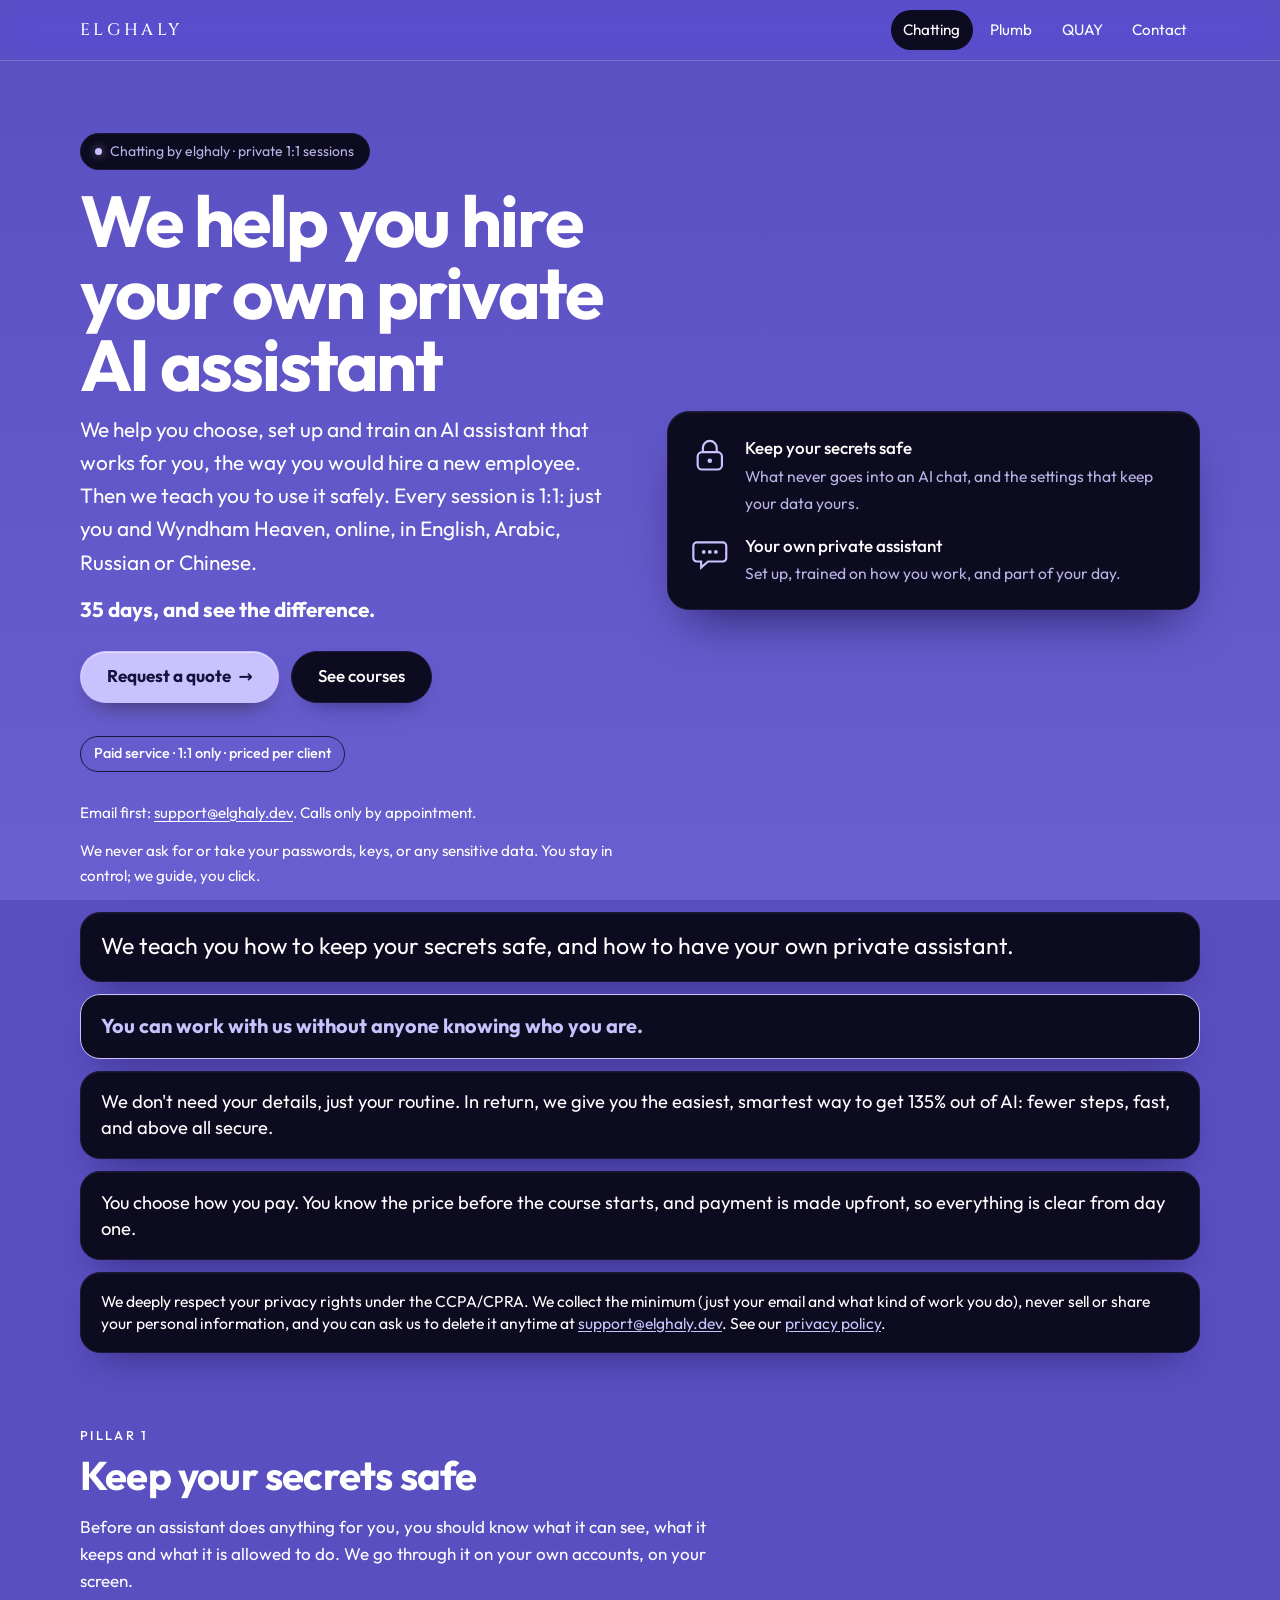
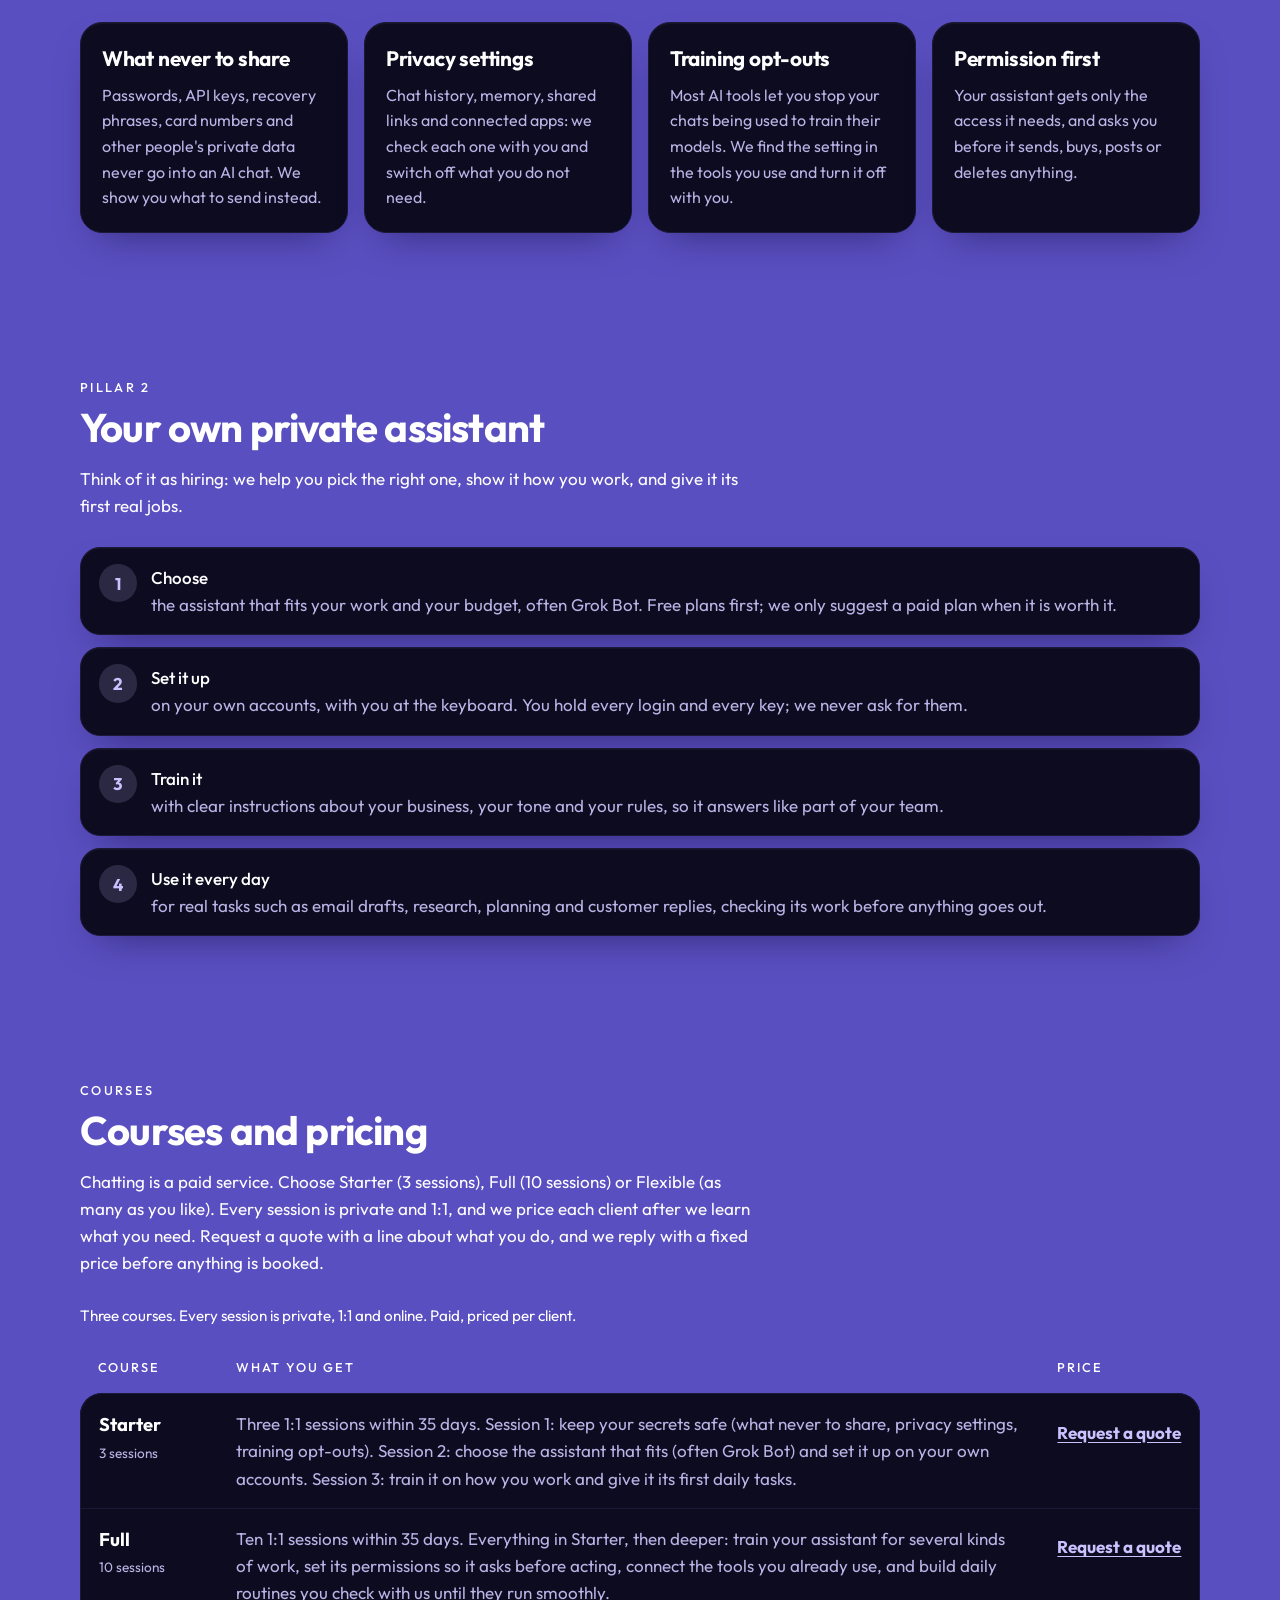
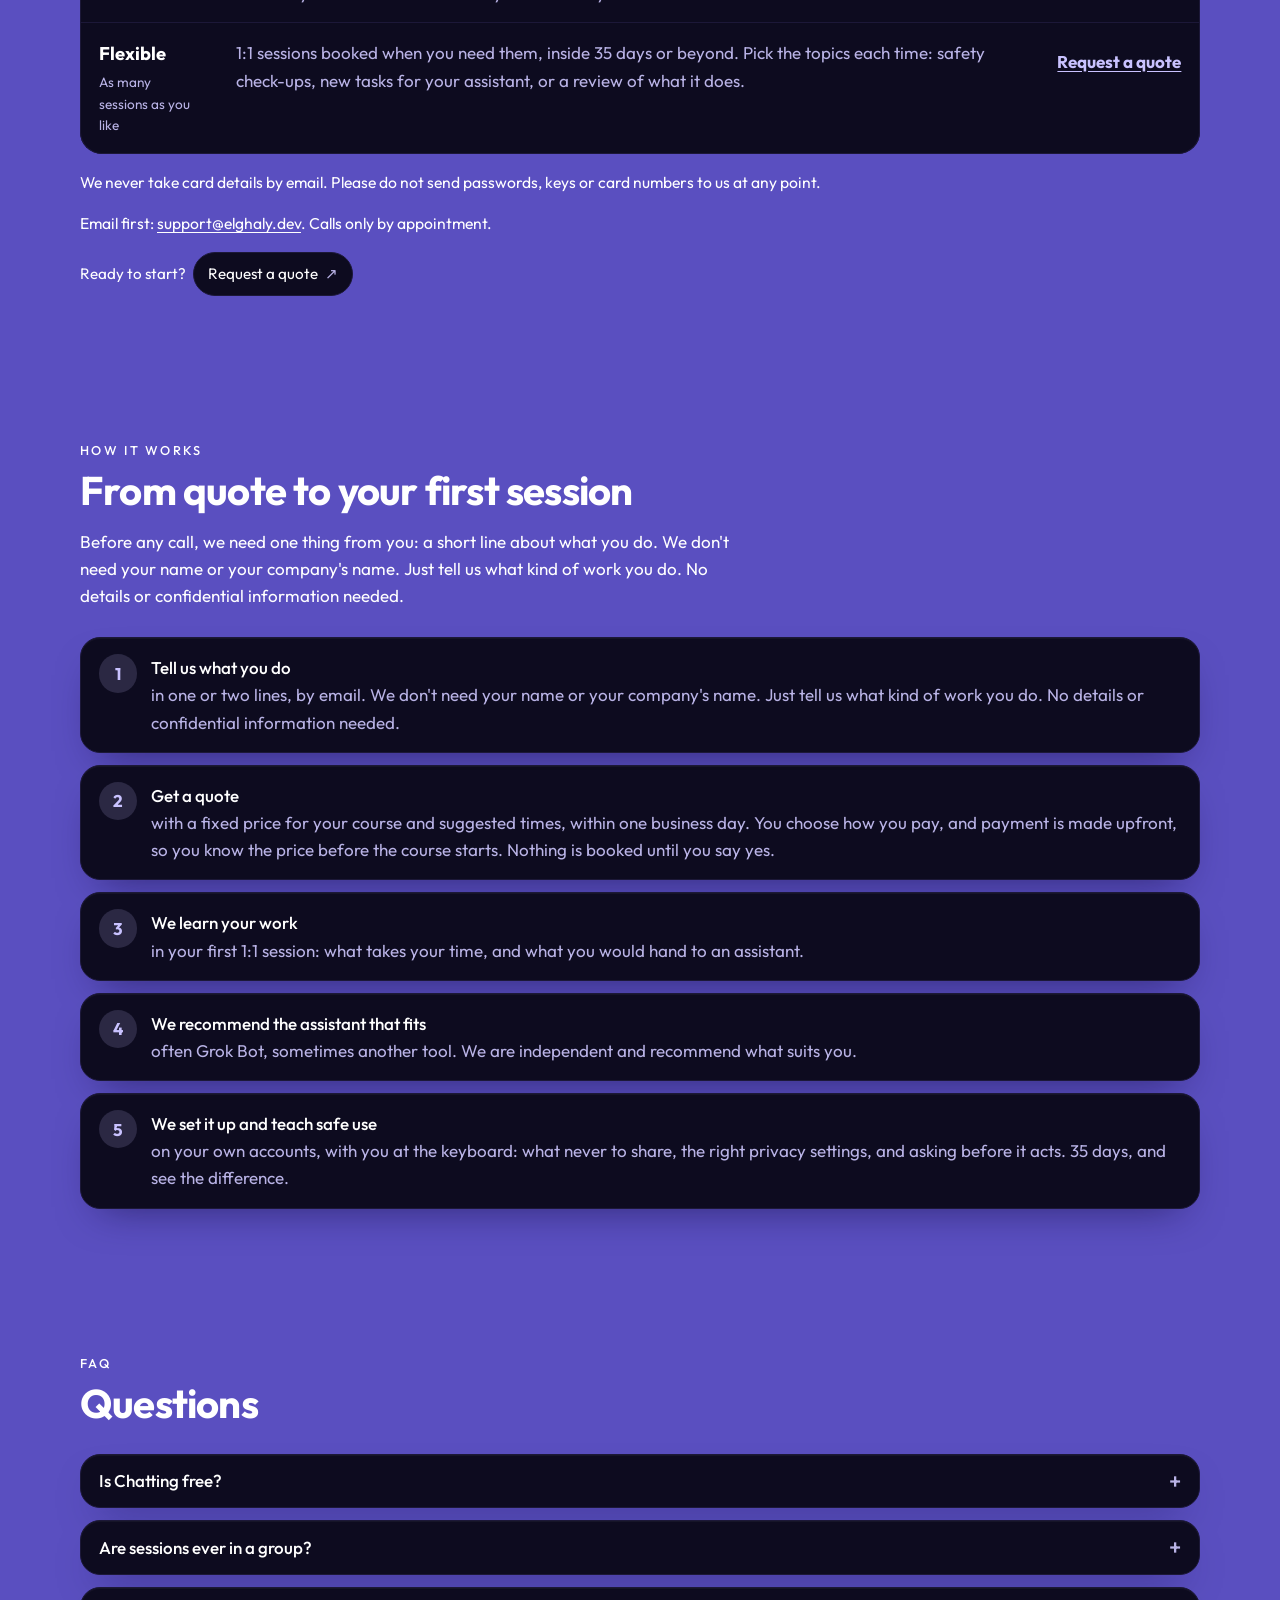
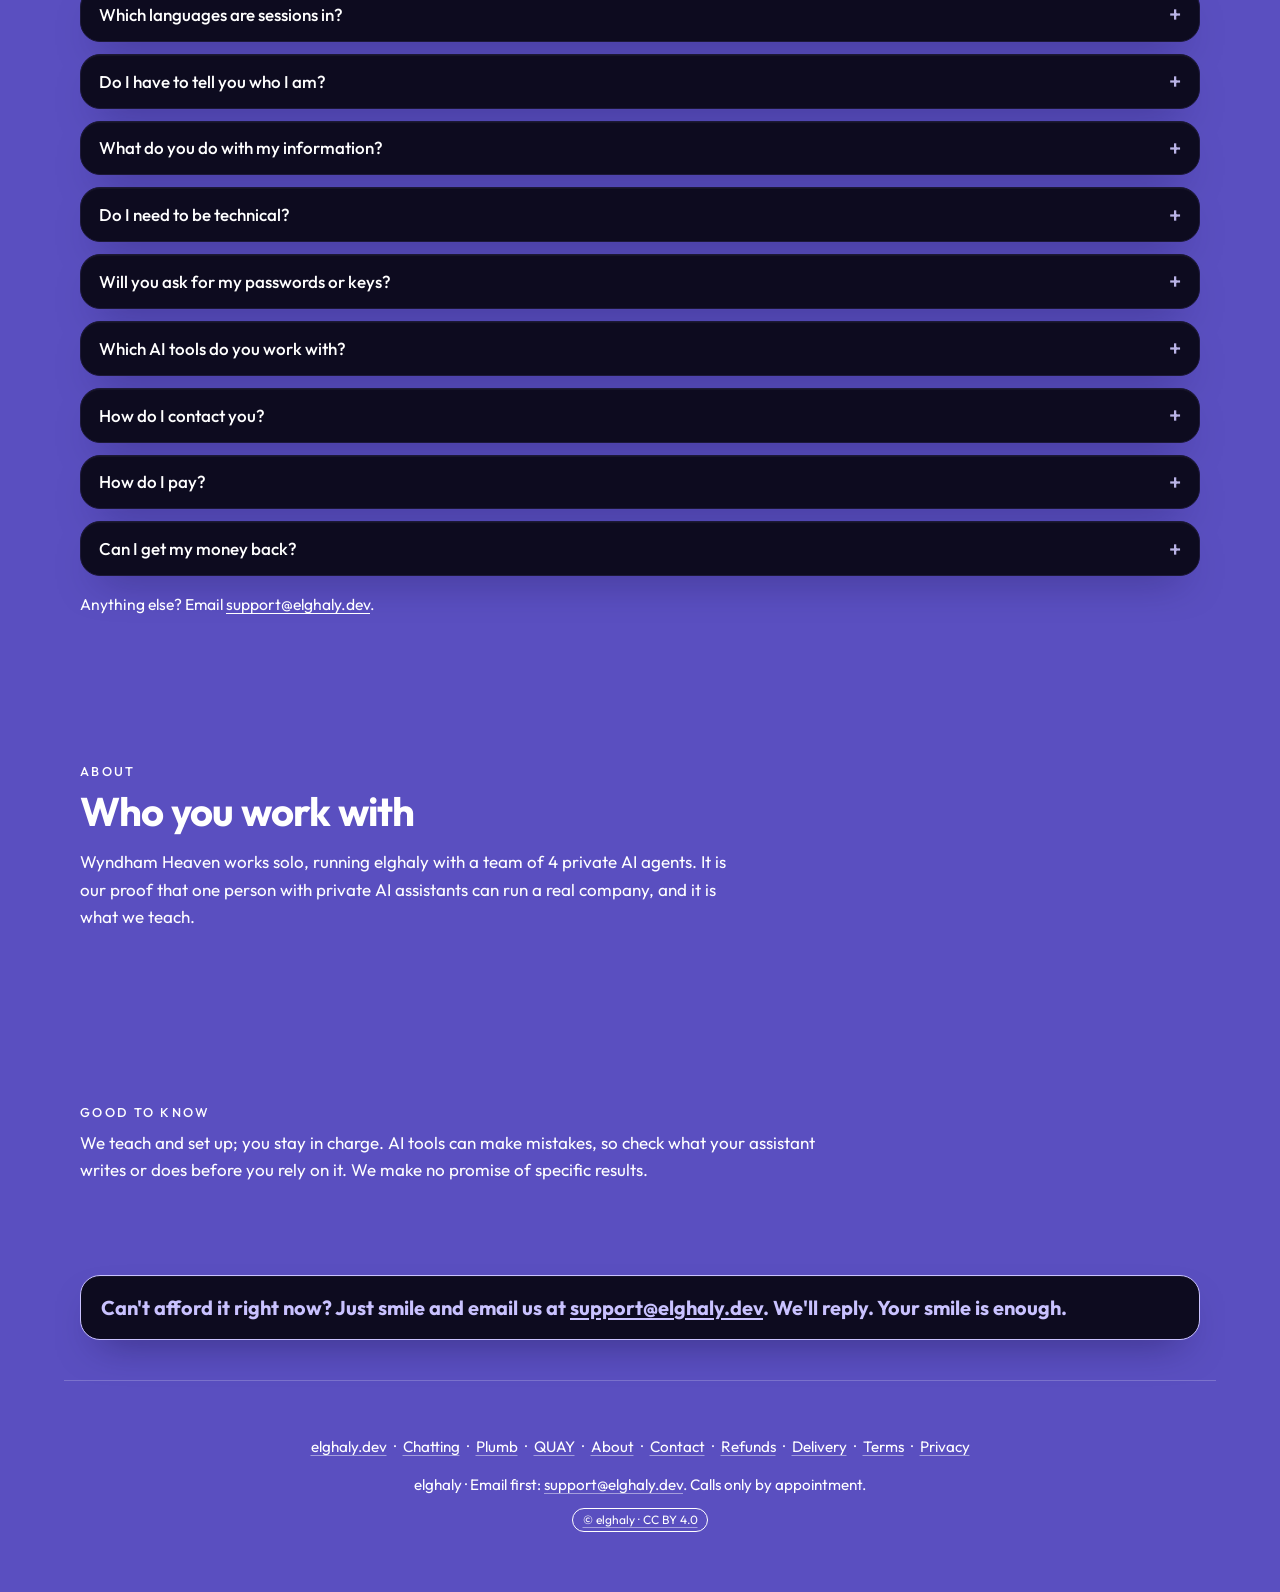
==== index.html @ ba7a078a "contact -> elghaly.dev/consult; footer: only © elghaly · CC BY 4.0" ====
<!DOCTYPE html>
<html lang="en">
<head>
  <meta charset="UTF-8">
  <meta name="viewport" content="width=device-width, initial-scale=1.0, viewport-fit=cover">
  <meta name="description" content="Chatting by elghaly: private 1:1 online sessions that help you hire your own private AI assistant and keep your secrets safe. A paid service, priced per client. Request a quote.">
  <meta name="theme-color" content="#352373">
  <title>Chatting — we help you hire your own private AI assistant · elghaly</title>
  <link rel="canonical" href="https://chatting.elghaly.dev/">
  <link rel="icon" href="/favicon.ico?v=e1" sizes="any">
  <link rel="icon" href="/favicon.svg?v=e1" type="image/svg+xml">
  <link rel="apple-touch-icon" href="/apple-touch-icon.png?v=e1">
  <link rel="manifest" href="/site.webmanifest?v=e1">
  <meta name="apple-mobile-web-app-title" content="elghaly">

  <meta property="og:type" content="website">
  <meta property="og:site_name" content="elghaly">
  <meta property="og:url" content="https://chatting.elghaly.dev/">
  <meta property="og:title" content="Chatting — we help you hire your own private AI assistant · elghaly">
  <meta property="og:description" content="Private 1:1 online sessions: keep your secrets safe, and set up your own private AI assistant. Paid, priced per client.">
  <meta property="og:image" content="https://chatting.elghaly.dev/assets/art/og-chatting-1200x630.jpg">
  <meta property="og:image:width" content="1200">
  <meta property="og:image:height" content="630">
  <meta property="og:image:alt" content="Chatting by elghaly: your own private AI assistant">
  <meta name="twitter:card" content="summary_large_image">
  <meta name="twitter:site" content="@wyndham350">
  <meta name="twitter:title" content="Chatting — we help you hire your own private AI assistant · elghaly">
  <meta name="twitter:description" content="Private 1:1 online sessions: keep your secrets safe, and set up your own private AI assistant. Paid, priced per client.">
  <meta name="twitter:image" content="https://chatting.elghaly.dev/assets/art/og-chatting-1200x630.jpg">

  <link rel="preload" href="/fonts/outfit-latin-700-normal.woff2" as="font" type="font/woff2" crossorigin>
  <link rel="preload" href="/fonts/outfit-latin-400-normal.woff2" as="font" type="font/woff2" crossorigin>
  <link rel="preload" href="/fonts/outfit-latin-500-normal.woff2" as="font" type="font/woff2" crossorigin>
  <!-- No analytics, no pixels, no third-party scripts on this page. -->
  <!-- inline:css/glass.css — edit css/glass.css, then: python3 tools/site-kit/sitekit.py inline chatting.html css/glass.css -->
  <style>
/* elghaly.dev home, /plumb and /quay: palette 5b.
   A soft indigo-purple page, solid near-black cards, white bold headings,
   lavender for the quieter text on cards, and light indigo (token --gold)
   for the one thing to press on each screen. Lavender is for cards only: on the purple it is
   3.2:1, so text on the purple is white (5:1 or more).
   Phones first: everything below is the iPhone layout, and the
   min-width queries widen it. Inlined into each page by
   tools/site-kit/sitekit.py, so this file is the one to edit. */

/* Fonts are served from /fonts (SIL OFL 1.1, see fonts/OFL-*.txt). */
@font-face {
  font-family: "Outfit";
  font-style: normal;
  font-weight: 700;
  font-display: swap;
  src: url("/fonts/outfit-latin-700-normal.woff2") format("woff2");
  unicode-range: U+0000-00FF,U+0131,U+0152-0153,U+02BB-02BC,U+02C6,U+02DA,U+02DC,U+0304,U+0308,U+0329,U+2000-206F,U+20AC,U+2122,U+2191,U+2193,U+2212,U+2215,U+FEFF,U+FFFD;
}
@font-face {
  font-family: "Outfit";
  font-style: normal;
  font-weight: 400;
  font-display: swap;
  src: url("/fonts/outfit-latin-400-normal.woff2") format("woff2");
  unicode-range: U+0000-00FF,U+0131,U+0152-0153,U+02BB-02BC,U+02C6,U+02DA,U+02DC,U+0304,U+0308,U+0329,U+2000-206F,U+20AC,U+2122,U+2191,U+2193,U+2212,U+2215,U+FEFF,U+FFFD;
}
@font-face {
  font-family: "Outfit";
  font-style: normal;
  font-weight: 500;
  font-display: swap;
  src: url("/fonts/outfit-latin-500-normal.woff2") format("woff2");
  unicode-range: U+0000-00FF,U+0131,U+0152-0153,U+02BB-02BC,U+02C6,U+02DA,U+02DC,U+0304,U+0308,U+0329,U+2000-206F,U+20AC,U+2122,U+2191,U+2193,U+2212,U+2215,U+FEFF,U+FFFD;
}
@font-face {
  /* Cairo for Arabic letters only; unicode-range means only a page
     showing Arabic downloads it. */
  font-family: "Cairo";
  font-style: normal;
  font-weight: 200 1000;
  font-display: swap;
  src: url("/fonts/cairo-arabic-wght.woff2") format("woff2");
  unicode-range: U+0600-06FF,U+0750-077F,U+0870-088E,U+0890-0891,U+0897-08E1,U+08E3-08FF,U+200C-200E,U+2010-2011,U+204F,U+2E41,U+FB50-FDFF,U+FE70-FE74,U+FE76-FEFC;
}
@font-face {
  /* Cinzel, for the ELGHALY wordmark only: the six capitals it draws. */
  font-family: "Cinzel Wordmark";
  font-style: normal;
  font-weight: 500;
  font-display: swap;
  src: url("/fonts/cinzel-500-wordmark.woff2") format("woff2");
  unicode-range: U+0041,U+0045,U+0047,U+0048,U+004C,U+0059;
}

:root {
  color-scheme: dark;
  --bg: #5a4fc0;
  --bg-2: #6a5fd0;
  --card: #0d0b1f;
  --card-2: #17142f;
  --line: #1c1838;
  --line-2: #2e2856;
  --text: #ffffff;
  --muted: #b9b3e6;
  --gold: #c9c2ff;
  --gold-2: #e2deff;
  --gold-ink: #17123d;
  --pos: #7be3b0; /* mint: small positive numbers only, and sparingly */
  --on-bg-line: rgba(255, 255, 255, 0.2);
  --shadow: inset 0 1px 0 rgba(255, 255, 255, 0.04), 0 18px 40px -20px rgba(16, 10, 58, 0.6);
  --shadow-hi: inset 0 1px 0 rgba(255, 255, 255, 0.06), 0 26px 52px -22px rgba(16, 10, 58, 0.75);
  --radius: 22px;
  --radius-sm: 20px;
  --ease: cubic-bezier(0.2, 0.7, 0.2, 1);
  --font: "Outfit", "Cairo", system-ui, -apple-system, "Segoe UI", sans-serif;
  --max: 72rem;
  --gutter: 1rem;
}

*,
*::before,
*::after {
  box-sizing: border-box;
}

html {
  -webkit-text-size-adjust: 100%;
  background: var(--bg);
  scroll-behavior: smooth;
}

body {
  margin: 0;
  min-height: 100dvh;
  color: var(--text);
  font: 400 1.0625rem/1.6 var(--font);
  -webkit-font-smoothing: antialiased;
  overflow-x: hidden;
}

/* The page colour: a fixed layer, because background-attachment: fixed
   is ignored on iPhone. */
body::before {
  content: "";
  position: fixed;
  inset: 0;
  z-index: -1;
  pointer-events: none;
  background: linear-gradient(180deg, var(--bg), var(--bg-2));
}

img {
  display: block;
  max-width: 100%;
  height: auto;
}

a {
  color: var(--text);
  text-underline-offset: 3px;
}

:focus-visible {
  outline: 2px solid var(--text);
  outline-offset: 3px;
  border-radius: 6px;
}

.skip {
  position: absolute;
  left: 1rem;
  top: -4rem;
  z-index: 100;
  padding: 0.6rem 1rem;
  border-radius: 999px;
  background: var(--gold);
  color: var(--gold-ink);
  font-weight: 500;
  text-decoration: none;
}

.skip:focus {
  top: 0.75rem;
}

/* ── top bar ─────────────────────────────────────────────────────────── */
.nav {
  position: sticky;
  top: 0;
  z-index: 50;
  background: rgba(90, 79, 192, 0.94);
  border-bottom: 1px solid var(--on-bg-line);
}

@supports ((-webkit-backdrop-filter: blur(1px)) or (backdrop-filter: blur(1px))) {
  .nav {
    background: rgba(90, 79, 192, 0.78);
    -webkit-backdrop-filter: saturate(160%) blur(16px);
    backdrop-filter: saturate(160%) blur(16px);
  }
}

.nav__in {
  max-width: var(--max);
  min-height: 60px;
  margin: 0 auto;
  padding: 0.5rem var(--gutter);
  display: flex;
  align-items: center;
  gap: 0.75rem;
}

.brand {
  flex: none;
  font-family: "Cinzel Wordmark", Georgia, serif;
  font-size: 1.05rem;
  font-weight: 500;
  letter-spacing: 0.2em;
  text-transform: uppercase;
  color: var(--text);
  text-decoration: none;
  direction: ltr;
  unicode-bidi: isolate;
}

.nav__links {
  display: none;
  gap: 0.25rem;
  margin-inline-start: auto;
}

.nav__links a {
  padding: 0.5rem 0.8rem;
  border-radius: 999px;
  color: var(--text);
  font-size: 0.95rem;
  text-decoration: none;
  transition: color 0.2s, background-color 0.2s;
}

.nav__links a:hover,
.nav__links a[aria-current="page"] {
  background: var(--card);
}

.nav__shop {
  margin-inline-start: auto;
}

.lang-switch {
  display: flex;
  gap: 4px;
  min-width: 0;
  margin-inline-start: auto;
  overflow-x: auto;
  scrollbar-width: none;
}

.lang-switch::-webkit-scrollbar {
  display: none;
}

.lang-btn {
  flex: none;
  min-width: 40px;
  min-height: 36px;
  padding: 4px 8px;
  border: 1px solid transparent;
  border-radius: 999px;
  background: transparent;
  color: var(--text);
  font: 500 12px var(--font);
  cursor: pointer;
}

.lang-btn[aria-pressed="true"] {
  border-color: var(--line);
  background: var(--card);
}

/* Phones: the wordmark and all six languages fit on one line at 360px. */
@media (max-width: 420px) {
  .nav__in {
    gap: 0.5rem;
  }

  .brand {
    font-size: 0.9rem;
    letter-spacing: 0.14em;
  }

  .lang-switch {
    gap: 2px;
  }

  .lang-btn {
    min-width: 34px;
    padding: 4px 5px;
  }
}

/* Product pages keep their three links on phones too. */
.nav__links--always {
  display: flex;
}

@media (max-width: 420px) {
  .nav__links--always a {
    padding: 0.5rem 0.55rem;
  }
}

@media (min-width: 900px) {
  .nav__links {
    display: flex;
  }

  .lang-switch {
    margin-inline-start: 0.5rem;
  }

  .nav__links + .nav__shop {
    margin-inline-start: 0.5rem;
  }
}

/* ── buttons ─────────────────────────────────────────────────────────── */
.btn {
  display: inline-flex;
  align-items: center;
  justify-content: center;
  gap: 0.5rem;
  min-height: 52px;
  padding: 0 1.6rem;
  border: 1px solid transparent;
  border-radius: 999px;
  font: 500 1.0625rem/1.1 var(--font);
  text-align: center;
  text-decoration: none;
  cursor: pointer;
  transition: transform 0.25s var(--ease), background-color 0.25s, border-color 0.25s, box-shadow 0.25s;
}

/* Gold is for the one thing to press on each screen. */
.btn--primary {
  background: var(--gold);
  color: var(--gold-ink);
  font-weight: 700;
  box-shadow: 0 12px 26px -14px rgba(26, 20, 5, 0.7), inset 0 1px 0 rgba(255, 255, 255, 0.45);
}

.btn--primary:hover {
  background: var(--gold-2);
  transform: translateY(-1px);
  box-shadow: 0 16px 32px -14px rgba(26, 20, 5, 0.75), inset 0 1px 0 rgba(255, 255, 255, 0.5);
}

.btn--dark {
  background: var(--card);
  border-color: var(--line);
  color: var(--text);
  box-shadow: 0 12px 26px -16px rgba(16, 10, 58, 0.7);
}

.btn--dark:hover {
  background: var(--card-2);
  border-color: var(--line-2);
  transform: translateY(-1px);
}

/* On a card, a dark button steps up one shade so it still reads. */
.card .btn--dark {
  background: var(--card-2);
  border-color: var(--line-2);
  box-shadow: none;
}

.card .btn--dark:hover {
  background: #201c3e;
  border-color: #3b3470;
}

.btn--sm {
  min-height: 40px;
  padding: 0 1rem;
  font-size: 0.95rem;
}

.btn__arrow {
  transition: transform 0.25s var(--ease);
}

.btn:hover .btn__arrow {
  transform: translateX(3px);
}

[dir="rtl"] .btn__arrow {
  transform: scaleX(-1);
}

[dir="rtl"] .btn:hover .btn__arrow {
  transform: scaleX(-1) translateX(3px);
}

/* ── hero ────────────────────────────────────────────────────────────── */
.hero {
  position: relative;
  isolation: isolate;
  overflow: hidden;
  padding: 2.75rem var(--gutter) 3rem;
  text-align: center;
}

.hero__bg {
  position: absolute;
  inset: 0;
  z-index: -1;
}

.hero__bg picture {
  display: block;
  height: 100%;
}

.hero__bg img {
  width: 100%;
  height: 100%;
  object-fit: cover;
  animation: drift 28s ease-in-out infinite alternate;
  transform-origin: 70% 30%;
}

/* Fade the picture out at the bottom, so the hero melts into the page
   colour behind it with no edge, and lay a veil of the page colour over it
   so white words stay readable over any part of the picture. */
.hero__bg {
  -webkit-mask-image: linear-gradient(180deg, #000 55%, transparent 100%);
  mask-image: linear-gradient(180deg, #000 55%, transparent 100%);
}

.hero__bg::after {
  content: "";
  position: absolute;
  inset: 0;
  background: linear-gradient(180deg, rgba(90, 79, 192, 0.2) 0%, rgba(90, 79, 192, 0.45) 60%);
}

.hero__in {
  max-width: 48rem;
  margin: 0 auto;
}

.signs {
  margin: 0 0 0.9rem;
  font-size: 0.95rem;
  letter-spacing: 0.35em;
  color: var(--text);
  user-select: none;
}

.eyebrow {
  display: inline-flex;
  align-items: center;
  gap: 0.5rem;
  margin: 0;
  padding: 0.4rem 0.9rem;
  border: 1px solid var(--line);
  border-radius: 999px;
  background: var(--card);
  color: var(--muted);
  font-size: 0.875rem;
}

.eyebrow::before {
  content: "";
  width: 7px;
  height: 7px;
  border-radius: 50%;
  background: var(--gold);
  box-shadow: 0 0 10px rgba(245, 197, 66, 0.6);
}

.hero__title {
  margin: 1rem auto 0.9rem;
  max-width: 21ch;
  font-size: clamp(2.15rem, 8vw, 4.1rem);
  font-weight: 700;
  line-height: 1.07;
  letter-spacing: -0.03em;
  text-wrap: balance;
}

.hero__sub {
  max-width: 34rem;
  margin: 0 auto;
  color: var(--text);
  font-size: clamp(1.08rem, 3.8vw, 1.3rem);
  font-weight: 400;
}

.hero__cta {
  display: flex;
  flex-direction: column;
  gap: 0.75rem;
  max-width: 22rem;
  margin: 1.75rem auto 0;
}

.hero__shot {
  max-width: 46rem;
  margin: 2.5rem auto 0;
  padding: 6px;
  border: 1px solid var(--line);
  border-radius: 24px;
  background: var(--card);
  box-shadow: 0 30px 70px -30px rgba(16, 10, 58, 0.8);
}

.hero__shot img {
  width: 100%;
  border-radius: 18px;
}

.hero__ask {
  display: flex;
  justify-content: center;
  min-height: 46px;
  margin: 1.5rem 0 0;
}

/* page-menu.js draws a see-through button; here it is a near-black
   secondary button like the others. Its panel takes the colour of the
   page behind it from a script, hence the !important. */
.hero__ask .pm {
  border-color: var(--line);
  background: var(--card);
  color: var(--text);
  box-shadow: 0 12px 26px -16px rgba(16, 10, 58, 0.7);
}

.hero__ask .pm-more {
  border-inline-start-color: var(--line-2);
}

.hero__ask .pm-panel {
  border-color: var(--line);
  background: var(--card) !important;
  color: var(--text);
}

@media (min-width: 560px) {
  .hero__cta {
    flex-direction: row;
    justify-content: center;
    max-width: none;
  }
}

@media (min-width: 900px) {
  .hero {
    padding: 5rem var(--gutter) 4rem;
  }
}

/* Page heroes (/plumb, /quay): words on the left, picture on the right. */
.phero {
  max-width: var(--max);
  margin: 0 auto;
  padding: 2.5rem var(--gutter) 1rem;
  display: grid;
  gap: 1.75rem;
  align-items: center;
}

.phero__title {
  margin: 0.9rem 0 0.75rem;
  font-size: clamp(2.6rem, 11vw, 4.5rem);
  font-weight: 700;
  line-height: 1;
  letter-spacing: -0.03em;
}

.phero__sub {
  margin: 0;
  max-width: 34rem;
  color: var(--text);
  font-size: clamp(1.1rem, 3.9vw, 1.3rem);
  font-weight: 400;
}

.phero__cta {
  display: flex;
  flex-wrap: wrap;
  gap: 0.75rem;
  margin-top: 1.5rem;
}

.phero__art {
  margin: 0;
  overflow: hidden;
  border: 1px solid var(--line);
  border-radius: var(--radius);
  aspect-ratio: 16 / 10;
  background: var(--card);
  box-shadow: var(--shadow-hi);
}

.phero__art img {
  width: 100%;
  height: 100%;
  object-fit: cover;
}

@media (min-width: 900px) {
  .phero {
    grid-template-columns: 1.05fr 1fr;
    padding-top: 4.5rem;
  }
}

/* ── sections and cards ──────────────────────────────────────────────── */
.section {
  max-width: var(--max);
  margin: 0 auto;
  padding: 3rem var(--gutter);
}

.section__head {
  max-width: 42rem;
  margin: 0 auto 1.75rem;
  text-align: center;
}

.section--start .section__head {
  margin-inline: 0;
  text-align: start;
}

.kicker {
  margin: 0 0 0.4rem;
  color: var(--text);
  font-size: 0.8rem;
  font-weight: 500;
  letter-spacing: 0.18em;
  text-transform: uppercase;
}

.section__title {
  margin: 0;
  font-size: clamp(1.65rem, 5.6vw, 2.5rem);
  font-weight: 700;
  line-height: 1.15;
  letter-spacing: -0.02em;
  text-wrap: balance;
}

.section__lead {
  margin: 0.75rem 0 0;
  color: var(--text);
}

/* On a card the quieter words are lavender. */
.card .kicker,
.card .section__lead {
  color: var(--muted);
}

.grid {
  display: grid;
  gap: 1rem;
}

@media (min-width: 640px) {
  .grid--2,
  .grid--3 {
    grid-template-columns: repeat(2, minmax(0, 1fr));
  }
}

@media (min-width: 960px) {
  .grid--3 {
    grid-template-columns: repeat(3, minmax(0, 1fr));
  }

  .section {
    padding-block: 4.5rem;
  }
}

.card {
  position: relative;
  display: flex;
  flex-direction: column;
  min-width: 0;
  overflow: hidden;
  border: 1px solid var(--line);
  border-radius: var(--radius);
  background: var(--card);
  box-shadow: var(--shadow);
  color: var(--text);
  text-decoration: none;
  transition: transform 0.4s var(--ease), border-color 0.4s, box-shadow 0.4s;
}

a.card:hover {
  transform: translateY(-3px);
  border-color: var(--line-2);
  box-shadow: var(--shadow-hi);
}

a.card:focus-visible {
  border-radius: var(--radius);
}

.card__media {
  display: block;
  aspect-ratio: 16 / 10;
  overflow: hidden;
  background: var(--card);
  border-bottom: 1px solid var(--line);
}

.card__media img {
  width: 100%;
  height: 100%;
  object-fit: cover;
  transition: transform 0.8s var(--ease);
}

a.card:hover .card__media img {
  transform: scale(1.035);
}

.card__body {
  display: flex;
  flex: 1;
  flex-direction: column;
  gap: 0.45rem;
  padding: 1.2rem 1.3rem 1.35rem;
}

.card__title {
  margin: 0;
  font-size: 1.3rem;
  font-weight: 700;
  letter-spacing: -0.01em;
}

.card__text {
  margin: 0;
  color: var(--muted);
  font-size: 1rem;
}

.card__rows {
  display: grid;
  gap: 0.3rem;
  margin: 0.2rem 0 0;
  color: var(--muted);
  font-size: 0.98rem;
}

.card__rows b {
  margin-inline-end: 0.35rem;
  color: var(--text);
  font-weight: 500;
}

.card__more {
  margin-top: auto;
  padding-top: 0.6rem;
  color: var(--text);
  font-weight: 500;
}

.card--feature .card__title {
  font-size: 1.6rem;
}

.grid--more {
  margin-top: 1rem;
}

.panel__sub {
  margin-top: 1.25rem;
}

/* The Luma button: the Luma script styles .luma-checkout--button, and
   this keeps it in the page's own look. */
.event__cta {
  margin: 0;
  align-self: center;
}

.event a.event__btn {
  display: inline-flex;
  align-items: center;
  justify-content: center;
  min-height: 52px;
  padding: 0 1.6rem;
  border: 1px solid var(--line-2);
  border-radius: 999px;
  background: var(--card-2);
  color: var(--text);
  font: 500 1.0625rem/1.1 var(--font);
  text-decoration: none;
  box-shadow: none;
}

.event a.event__btn:hover {
  background: #201c3e;
  border-color: #3b3470;
}

/* Links: a picture or a letter, the name, and the address. */
.links {
  list-style: none;
  margin: 0;
  padding: 0;
}

.link {
  display: flex;
  flex-direction: row;
  align-items: center;
  gap: 0.9rem;
  padding: 0.75rem;
  border-radius: var(--radius-sm);
}

.link__thumb {
  flex: none;
  width: 52px;
  height: 52px;
  border-radius: 14px;
  object-fit: cover;
  background: var(--card-2);
}

/* A letter on a small tile of the page purple: white on #5a4fc0 is 6.3:1. */
.link__thumb--letter {
  display: grid;
  place-items: center;
  background: linear-gradient(160deg, var(--bg-2), var(--bg));
  color: var(--text);
  font-size: 1.35rem;
  font-weight: 700;
}

.link__text {
  display: flex;
  flex-direction: column;
  min-width: 0;
}

.link__name {
  font-size: 1.1rem;
  font-weight: 500;
}

.link__url {
  overflow: hidden;
  color: var(--muted);
  font-size: 0.875rem;
  text-overflow: ellipsis;
  white-space: nowrap;
  direction: ltr;
  unicode-bidi: isolate;
}

[dir="rtl"] .link__url {
  text-align: right;
}

/* The two shops: small square tiles under the links, secondary on
   purpose: a small heading, no shadow, a smaller lavender label on the
   card, and one short white line under each tile (white on the purple
   is 5:1 or more). */
.shops {
  margin-top: 1.75rem;
  text-align: center;
}

.shops__title {
  margin: 0 0 0.75rem;
  font-size: 1rem;
  font-weight: 700;
}

.shop-tiles {
  display: grid;
  grid-template-columns: repeat(2, minmax(0, 10.5rem));
  justify-content: center;
  gap: 0.75rem 1rem;
  margin: 0;
  padding: 0;
  list-style: none;
}

.shop {
  display: flex;
  flex-direction: column;
  align-items: center;
  gap: 0.5rem;
}

.shop__note {
  margin: 0;
  color: var(--text);
  font-size: 0.8rem;
  line-height: 1.35;
}

.shop-tile {
  display: flex;
  flex-direction: column;
  align-items: center;
  justify-content: center;
  gap: 0.45rem;
  width: 6.5rem;
  aspect-ratio: 1 / 1;
  padding: 0.5rem;
  border: 1px solid var(--line);
  border-radius: var(--radius-sm);
  background: var(--card);
  color: var(--muted);
  font-size: 0.8rem;
  font-weight: 500;
  line-height: 1.2;
  text-align: center;
  text-decoration: none;
  transition: border-color 0.25s, color 0.25s;
}

.shop-tile img {
  width: 40px;
  height: 40px;
  border-radius: 10px;
}

.shop-tile:hover {
  border-color: var(--line-2);
  color: var(--text);
}

/* About + contact panel. */
.panel {
  display: grid;
  gap: 1.5rem;
  padding: 1.5rem 1.35rem;
}

.panel p {
  margin: 0;
}

.panel .section__title + p,
.panel .kicker + .section__title {
  margin-top: 0.6rem;
}

.panel .card__title + p {
  margin-top: 0.4rem;
}

.panel__lead {
  font-size: clamp(1.2rem, 4.2vw, 1.5rem);
  line-height: 1.35;
}

.socials {
  display: flex;
  flex-wrap: wrap;
  gap: 0.5rem;
  margin: 0.75rem 0 0;
  padding: 0;
  list-style: none;
}

@media (min-width: 760px) {
  .panel {
    grid-template-columns: 1.3fr 1fr;
    padding: 2rem;
  }
}

/* Plan table: rows of glass on phones, a real table from 700px. */
.plans {
  width: 100%;
  border-collapse: separate;
  border-spacing: 0;
}

.plans caption {
  padding: 0 0 0.75rem;
  color: var(--text);
  font-size: 0.95rem;
  text-align: start;
}

.plans th,
.plans td {
  padding: 1rem 1.1rem;
  text-align: start;
  vertical-align: top;
}

.plans thead th {
  color: var(--text);
  font-size: 0.8rem;
  font-weight: 500;
  letter-spacing: 0.14em;
  text-transform: uppercase;
}

.plans tbody th {
  font-size: 1.15rem;
  font-weight: 700;
}

.plans td {
  color: var(--muted);
}

.price {
  color: var(--text);
  font-size: 1.25rem;
  font-weight: 700;
  white-space: nowrap;
}

.price small {
  color: var(--muted);
  font-size: 0.85rem;
  font-weight: 400;
}

.plans tbody tr {
  background: var(--card);
}

@media (max-width: 699px) {
  .plans thead {
    position: absolute;
    width: 1px;
    height: 1px;
    overflow: hidden;
    clip: rect(0 0 0 0);
  }

  .plans,
  .plans tbody,
  .plans tr,
  .plans th,
  .plans td {
    display: block;
  }

  .plans tbody tr {
    margin-bottom: 0.75rem;
    border: 1px solid var(--line);
    border-radius: var(--radius);
    box-shadow: var(--shadow);
  }

  .plans caption {
    display: block;
  }

  .plans tbody th {
    padding-bottom: 0.25rem;
  }

  .plans td {
    padding-top: 0.25rem;
  }

  .plans td.plans__price {
    padding-top: 0;
  }
}

@media (min-width: 700px) {
  .plans tbody th,
  .plans tbody td {
    border-top: 1px solid var(--line);
  }

  .plans tbody tr:first-child th {
    border-start-start-radius: var(--radius);
  }

  .plans tbody tr:first-child td:last-child {
    border-start-end-radius: var(--radius);
  }

  .plans tbody tr:last-child th {
    border-end-start-radius: var(--radius);
  }

  .plans tbody tr:last-child td:last-child {
    border-end-end-radius: var(--radius);
  }

  .plans tbody tr:last-child th,
  .plans tbody tr:last-child td {
    border-bottom: 1px solid var(--line);
  }

  .plans tbody th:first-child {
    border-inline-start: 1px solid var(--line);
  }

  .plans tbody td:last-child {
    border-inline-end: 1px solid var(--line);
    text-align: end;
  }
}

.note {
  margin: 1rem 0 0;
  color: var(--text);
  font-size: 0.98rem;
}

/* Who it is for, and delivery steps. */
.ticks,
.steps {
  display: grid;
  gap: 0.75rem;
  margin: 0;
  padding: 0;
  list-style: none;
}

.ticks li {
  position: relative;
  padding: 1rem 1.1rem 1rem 3rem;
  border: 1px solid var(--line);
  border-radius: var(--radius-sm);
  background: var(--card);
  box-shadow: var(--shadow);
}

.ticks li::before {
  content: "";
  position: absolute;
  inset-inline-start: 1.1rem;
  top: 1.35rem;
  width: 14px;
  height: 8px;
  border-left: 2px solid var(--gold);
  border-bottom: 2px solid var(--gold);
  transform: rotate(-45deg);
}

[dir="rtl"] .ticks li {
  padding: 1rem 3rem 1rem 1.1rem;
}

.steps {
  counter-reset: step;
}

.steps li {
  counter-increment: step;
  display: grid;
  grid-template-columns: 2.4rem 1fr;
  gap: 0.9rem;
  align-items: start;
  padding: 1rem 1.1rem;
  border: 1px solid var(--line);
  border-radius: var(--radius-sm);
  background: var(--card);
  box-shadow: var(--shadow);
}

.steps li::before {
  content: counter(step);
  display: grid;
  place-items: center;
  width: 2.4rem;
  height: 2.4rem;
  border-radius: 50%;
  background: rgba(245, 197, 66, 0.14);
  color: var(--gold);
  font-weight: 700;
}

.steps b {
  display: block;
  color: var(--text);
  font-weight: 500;
}

.steps span {
  color: var(--muted);
}

@media (min-width: 760px) {
  .ticks {
    grid-template-columns: repeat(3, minmax(0, 1fr));
  }
}

/* The store: one small, plain link under the plan table. Our page is
   where the product lives; the store is only where you pay. */
.store {
  margin: 1rem 0 0;
  color: var(--text);
  font-size: 0.95rem;
}

.store a {
  display: inline-flex;
  align-items: center;
  min-height: 44px;
  margin-inline-start: 0.25rem;
  padding: 0 0.9rem;
  border: 1px solid var(--line);
  border-radius: 999px;
  background: var(--card);
  color: var(--text);
  text-decoration: none;
}

.store a::after {
  content: "\2197";
  margin-inline-start: 0.4rem;
  color: var(--muted);
}

.store a:hover {
  background: var(--card-2);
  border-color: var(--line-2);
}

/* What it is: the lead paragraphs, then four small facts. */
.section__body {
  display: grid;
  gap: 0.75rem;
  margin-top: 0.9rem;
}

.section__body .section__lead {
  margin: 0;
}

@media (min-width: 960px) {
  .grid--4 {
    grid-template-columns: repeat(4, minmax(0, 1fr));
  }
}

@media (min-width: 640px) and (max-width: 959px) {
  .grid--4 {
    grid-template-columns: repeat(2, minmax(0, 1fr));
  }
}

/* FAQ: native details/summary, so it works with no script. */
.faq {
  display: grid;
  gap: 0.75rem;
}

.faq details {
  border: 1px solid var(--line);
  border-radius: var(--radius-sm);
  background: var(--card);
  box-shadow: var(--shadow);
}

.faq summary {
  display: flex;
  align-items: center;
  justify-content: space-between;
  gap: 1rem;
  min-height: 52px;
  padding: 0.8rem 1.1rem;
  font-weight: 500;
  list-style: none;
  cursor: pointer;
}

.faq summary::-webkit-details-marker {
  display: none;
}

.faq summary::after {
  content: "+";
  flex: none;
  color: var(--muted);
  font-size: 1.4rem;
  line-height: 1;
  transition: transform 0.25s var(--ease);
}

.faq details[open] summary::after {
  transform: rotate(45deg);
}

.faq details p {
  margin: 0;
  padding: 0 1.1rem 1.1rem;
  color: var(--muted);
}

.risk {
  margin: 0;
  max-width: 46rem;
  color: var(--text);
}

/* ── footer ──────────────────────────────────────────────────────────── */
.footer {
  max-width: var(--max);
  margin: 0 auto;
  padding: 2.5rem var(--gutter) 3rem;
  border-top: 1px solid var(--on-bg-line);
  color: var(--text);
  font-size: 0.95rem;
  text-align: center;
}

.footer p {
  margin: 0.5rem 0;
}

.footer a {
  color: var(--text);
  text-decoration: underline;
  text-decoration-color: rgba(255, 255, 255, 0.45);
}

.footer a:hover {
  text-decoration-color: var(--text);
}

.footer__nav a {
  display: inline-block;
  padding: 0.35rem 0.25rem;
}

.lic-badges {
  margin: 0.75rem 0 0;
  font-size: 0.75rem;
  line-height: 1.2;
}

.lic-badges > a {
  display: inline-flex;
  align-items: center;
  min-height: 24px;
  margin: 0.2rem 0.15rem;
  padding: 0 0.6rem;
  border: 1px solid currentColor;
  border-radius: 999px;
  vertical-align: middle;
}

/* ── language details ────────────────────────────────────────────────── */
/* Chinese has no spaces between words; keep runs whole. */
html[lang|="zh"] .hero__title,
html[lang|="zh"] .section__title,
html[lang|="zh"] .card__title {
  word-break: keep-all;
  line-break: strict;
}

/* Arabic letters join, and tracking pulls them apart. */
html[lang|="ar"] .kicker,
html[lang|="ar"] .hero__title,
html[lang|="ar"] .section__title,
html[lang|="ar"] .btn {
  letter-spacing: 0;
}

/* ── motion ──────────────────────────────────────────────────────────── */
@keyframes drift {
  from {
    transform: scale(1.04) translate3d(0, 0, 0);
  }
  to {
    transform: scale(1.1) translate3d(-1.5%, 1%, 0);
  }
}

@keyframes rise {
  from {
    opacity: 0;
    transform: translate3d(0, 14px, 0);
  }
  to {
    opacity: 1;
    transform: none;
  }
}

.rise {
  animation: rise 0.8s var(--ease) both;
}

.rise--2 {
  animation-delay: 0.08s;
}

.rise--3 {
  animation-delay: 0.16s;
}

.rise--4 {
  animation-delay: 0.24s;
}

/* Cards fade up as they scroll in. Only when the script has run (it adds
   .js to <html>), so with no script nothing is ever hidden. */
.js .reveal {
  opacity: 0;
  transform: translate3d(0, 18px, 0);
  transition: opacity 0.7s var(--ease), transform 0.7s var(--ease), border-color 0.4s, box-shadow 0.4s;
}

.js .reveal.is-in {
  opacity: 1;
  transform: none;
}

.js a.card.reveal.is-in:hover {
  transform: translateY(-3px);
}

@media (prefers-reduced-motion: reduce) {
  html {
    scroll-behavior: auto;
  }

  *,
  *::before,
  *::after {
    animation: none !important;
    transition: none !important;
  }

  .js .reveal {
    opacity: 1;
    transform: none;
  }

  a.card:hover,
  .btn:hover,
  .js a.card.reveal.is-in:hover {
    transform: none;
  }

  a.card:hover .card__media img {
    transform: none;
  }
}
  </style>
  <!-- /inline:css/glass.css -->
  <script type="application/ld+json">
  {
    "@context": "https://schema.org",
    "@type": "Service",
    "name": "Chatting by elghaly",
    "serviceType": "Private 1:1 AI assistant consultation",
    "url": "https://chatting.elghaly.dev/",
    "description": "Paid, private 1:1 online sessions: keep your secrets safe when you use AI, and choose, set up and train your own private AI assistant. Priced per client.",
    "areaServed": "Worldwide",
    "provider": {
      "@type": "Organization",
      "name": "elghaly",
      "url": "https://elghaly.dev/",
      "email": "support@elghaly.dev",
      "founder": { "@type": "Person", "name": "Wyndham Heaven" }
    }
  }
  </script>
  <style>
    .eyebrow::before { box-shadow: 0 0 10px rgba(201, 194, 255, 0.6); }
    .steps li::before { background: rgba(201, 194, 255, 0.16); }
    .phero__art--pillars { aspect-ratio: auto; padding: 1.4rem 1.3rem; display: grid; gap: 1rem; align-content: center; }
    .pillar { display: grid; grid-template-columns: 2.6rem 1fr; gap: .9rem; align-items: start; }
    .pillar svg { width: 2.6rem; height: 2.6rem; }
    .pillar b { display: block; font-weight: 500; color: var(--text); }
    .pillar span { color: var(--muted); font-size: .98rem; }
    .promise { max-width: var(--max); margin: 0 auto; padding: .5rem var(--gutter) 0; }
    .promise p { margin: 0; padding: 1.1rem 1.25rem; border: 1px solid var(--line); border-radius: var(--radius-sm); background: var(--card); box-shadow: var(--shadow); font-size: clamp(1.15rem, 4vw, 1.45rem); line-height: 1.4; color: var(--text); }
    .promise__anon { margin-top: .75rem !important; border-color: var(--gold) !important; color: var(--gold) !important; font-weight: 600; font-size: clamp(1.05rem, 3.6vw, 1.25rem) !important; }
    .promise__privacy { margin-top: .75rem !important; font-size: .98rem !important; color: var(--text); }
    .promise--close { padding-bottom: 2.5rem; }
    .promise__anon a { color: inherit; text-underline-offset: 3px; }
    .promise__more { margin-top: .75rem !important; font-size: clamp(1rem, 3.4vw, 1.15rem) !important; }
    .promise__privacy a { color: var(--gold); text-underline-offset: 2px; }
    .badge-11 { display: inline-flex; align-items: center; gap: .4rem; margin-top: 1rem; padding: .35rem .8rem; border: 1px solid var(--line); border-radius: 999px; color: var(--text); font-size: .9rem; font-weight: 500; }
    .phero__sub--days { margin-top: .9rem; color: var(--text); }
    .trust { margin: .9rem 0 0; max-width: 34rem; color: var(--text); font-size: .95rem; }
    .plans th small { display: block; margin-top: .2rem; color: var(--muted); font-size: .85rem; font-weight: 400; }
    .quote-link { display: inline-flex; align-items: center; min-height: 44px; color: var(--gold); font-weight: 600; white-space: nowrap; text-underline-offset: 3px; }
  </style>
</head>
<body>
  <a class="skip" href="#main">Skip to content</a>

  <header class="nav">
    <div class="nav__in">
      <a class="brand" href="https://elghaly.dev/" aria-label="elghaly home">elghaly</a>
      <nav class="nav__links nav__links--always" aria-label="Main">
        <a href="/" aria-current="page">Chatting</a>
        <a href="https://elghaly.dev/plumb">Plumb</a>
        <a href="https://elghaly.dev/quay">QUAY</a>
        <a href="https://elghaly.dev/contact.html">Contact</a>
      </nav>
    </div>
  </header>

  <main id="main">
    <section class="phero" aria-labelledby="page-title">
      <div>
        <p class="eyebrow">Chatting by elghaly · private 1:1 sessions</p>
        <h1 id="page-title" class="phero__title">We help you hire your own private AI assistant</h1>
        <p class="phero__sub">We help you choose, set up and train an AI assistant that works for you, the way you would hire a new employee. Then we teach you to use it safely. Every session is 1:1: just you and Wyndham Heaven, online, in English, Arabic, Russian or Chinese.</p>
        <p class="phero__sub phero__sub--days"><b>35 days, and see the difference.</b></p>
        <p class="phero__cta">
          <a class="btn btn--primary" href="mailto:support@elghaly.dev?subject=Chatting%20quote%20request&amp;body=Hi%2C%0A%0AI%20would%20like%20a%20quote%20for%20Chatting.%0A%0AWhat%20I%20do%3A%20___%0A%28just%20the%20kind%20of%20work%20I%20do.%20No%20name%2C%20no%20company%20name%2C%20no%20details%20or%20confidential%20information%29%0A%0ASession%20language%20%28English%2C%20Arabic%2C%20Russian%20or%20Chinese%29%3A%20___%0A%0ACourse%3A%20Not%20sure%20yet%0A%0AI%20understand%20I%20should%20not%20send%20passwords%2C%20keys%20or%20card%20details%20by%20email.">Request a quote<span class="btn__arrow" aria-hidden="true">→</span></a>
          <a class="btn btn--dark" href="#courses">See courses</a>
        </p>
        <p class="badge-11">Paid service · 1:1 only · priced per client</p>
        <p class="trust">Email first: <a href="mailto:support@elghaly.dev">support@elghaly.dev</a>. Calls only by appointment.</p>
        <p class="trust">We never ask for or take your passwords, keys, or any sensitive data. You stay in control; we guide, you click.</p>
      </div>
      <aside class="phero__art phero__art--pillars" aria-label="The two things you leave with">
        <div class="pillar">
          <svg viewBox="0 0 48 48" aria-hidden="true"><rect x="10" y="21" width="28" height="20" rx="5" fill="none" stroke="currentColor" stroke-width="2.5" style="color:var(--gold)"/><path d="M16 21v-5a8 8 0 0 1 16 0v5" fill="none" stroke="currentColor" stroke-width="2.5" style="color:var(--gold)"/><circle cx="24" cy="31" r="2.6" fill="currentColor" style="color:var(--gold)"/></svg>
          <div><b>Keep your secrets safe</b> <span>What never goes into an AI chat, and the settings that keep your data yours.</span></div>
        </div>
        <div class="pillar">
          <svg viewBox="0 0 48 48" aria-hidden="true"><path d="M9 12h30a4 4 0 0 1 4 4v14a4 4 0 0 1-4 4H22l-8 7v-7H9a4 4 0 0 1-4-4V16a4 4 0 0 1 4-4z" fill="none" stroke="currentColor" stroke-width="2.5" style="color:var(--gold)"/><circle cx="17" cy="23" r="2.2" fill="currentColor" style="color:var(--gold)"/><circle cx="24" cy="23" r="2.2" fill="currentColor" style="color:var(--gold)"/><circle cx="31" cy="23" r="2.2" fill="currentColor" style="color:var(--gold)"/></svg>
          <div><b>Your own private assistant</b> <span>Set up, trained on how you work, and part of your day.</span></div>
        </div>
      </aside>
    </section>

    <section class="promise" aria-label="Our promise">
      <p>We teach you how to keep your secrets safe, and how to have your own private assistant.</p>
      <p class="promise__anon">You can work with us without anyone knowing who you are.</p>
      <p class="promise__more">We don't need your details, just your routine. In return, we give you the easiest, smartest way to get 135% out of AI: fewer steps, fast, and above all secure.</p>
      <p class="promise__more">You choose how you pay. You know the price before the course starts, and payment is made upfront, so everything is clear from day one.</p>
      <p class="promise__privacy">We deeply respect your privacy rights under the CCPA/CPRA. We collect the minimum (just your email and what kind of work you do), never sell or share your personal information, and you can ask us to delete it anytime at <a href="mailto:support@elghaly.dev">support@elghaly.dev</a>. See our <a href="https://elghaly.dev/privacy.html">privacy policy</a>.</p>
    </section>

    <section class="section section--start" aria-labelledby="safe-heading">
      <div class="section__head">
        <p class="kicker">Pillar 1</p>
        <h2 id="safe-heading" class="section__title">Keep your secrets safe</h2>
        <div class="section__body">
          <p class="section__lead">Before an assistant does anything for you, you should know what it can see, what it keeps and what it is allowed to do. We go through it on your own accounts, on your screen.</p>
        </div>
      </div>
      <div class="grid grid--4">
        <article class="card"><div class="card__body">
          <h3 class="card__title">What never to share</h3>
          <p class="card__text">Passwords, API keys, recovery phrases, card numbers and other people's private data never go into an AI chat. We show you what to send instead.</p>
        </div></article>
        <article class="card"><div class="card__body">
          <h3 class="card__title">Privacy settings</h3>
          <p class="card__text">Chat history, memory, shared links and connected apps: we check each one with you and switch off what you do not need.</p>
        </div></article>
        <article class="card"><div class="card__body">
          <h3 class="card__title">Training opt-outs</h3>
          <p class="card__text">Most AI tools let you stop your chats being used to train their models. We find the setting in the tools you use and turn it off with you.</p>
        </div></article>
        <article class="card"><div class="card__body">
          <h3 class="card__title">Permission first</h3>
          <p class="card__text">Your assistant gets only the access it needs, and asks you before it sends, buys, posts or deletes anything.</p>
        </div></article>
      </div>
    </section>

    <section class="section section--start" aria-labelledby="assistant-heading">
      <div class="section__head">
        <p class="kicker">Pillar 2</p>
        <h2 id="assistant-heading" class="section__title">Your own private assistant</h2>
        <div class="section__body">
          <p class="section__lead">Think of it as hiring: we help you pick the right one, show it how you work, and give it its first real jobs.</p>
        </div>
      </div>
      <ol class="steps">
        <li><div><b>Choose</b> <span>the assistant that fits your work and your budget, often Grok Bot. Free plans first; we only suggest a paid plan when it is worth it.</span></div></li>
        <li><div><b>Set it up</b> <span>on your own accounts, with you at the keyboard. You hold every login and every key; we never ask for them.</span></div></li>
        <li><div><b>Train it</b> <span>with clear instructions about your business, your tone and your rules, so it answers like part of your team.</span></div></li>
        <li><div><b>Use it every day</b> <span>for real tasks such as email drafts, research, planning and customer replies, checking its work before anything goes out.</span></div></li>
      </ol>
    </section>

    <section class="section section--start" id="courses" aria-labelledby="courses-heading">
      <div class="section__head">
        <p class="kicker">Courses</p>
        <h2 id="courses-heading" class="section__title">Courses and pricing</h2>
        <div class="section__body">
          <p class="section__lead">Chatting is a paid service. Choose Starter (3 sessions), Full (10 sessions) or Flexible (as many as you like). Every session is private and 1:1, and we price each client after we learn what you need. Request a quote with a line about what you do, and we reply with a fixed price before anything is booked.</p>
        </div>
      </div>
      <table class="plans">
        <caption>Three courses. Every session is private, 1:1 and online. Paid, priced per client.</caption>
        <thead>
          <tr>
            <th scope="col">Course</th>
            <th scope="col">What you get</th>
            <th scope="col">Price</th>
          </tr>
        </thead>
        <tbody>
          <tr id="course-starter">
            <th scope="row">Starter<br><small>3 sessions</small></th>
            <td>Three 1:1 sessions within 35 days. Session 1: keep your secrets safe (what never to share, privacy settings, training opt-outs). Session 2: choose the assistant that fits (often Grok Bot) and set it up on your own accounts. Session 3: train it on how you work and give it its first daily tasks.</td>
            <td class="plans__price"><a class="quote-link" href="mailto:support@elghaly.dev?subject=Chatting%20quote%20request%3A%20Starter&amp;body=Hi%2C%0A%0AI%20would%20like%20a%20quote%20for%20Chatting.%0A%0AWhat%20I%20do%3A%20___%0A%28just%20the%20kind%20of%20work%20I%20do.%20No%20name%2C%20no%20company%20name%2C%20no%20details%20or%20confidential%20information%29%0A%0ASession%20language%20%28English%2C%20Arabic%2C%20Russian%20or%20Chinese%29%3A%20___%0A%0ACourse%3A%20Starter%20%283%20sessions%29%0A%0AI%20understand%20I%20should%20not%20send%20passwords%2C%20keys%20or%20card%20details%20by%20email.">Request a quote</a></td>
          </tr>
          <tr id="course-full">
            <th scope="row">Full<br><small>10 sessions</small></th>
            <td>Ten 1:1 sessions within 35 days. Everything in Starter, then deeper: train your assistant for several kinds of work, set its permissions so it asks before acting, connect the tools you already use, and build daily routines you check with us until they run smoothly.</td>
            <td class="plans__price"><a class="quote-link" href="mailto:support@elghaly.dev?subject=Chatting%20quote%20request%3A%20Full&amp;body=Hi%2C%0A%0AI%20would%20like%20a%20quote%20for%20Chatting.%0A%0AWhat%20I%20do%3A%20___%0A%28just%20the%20kind%20of%20work%20I%20do.%20No%20name%2C%20no%20company%20name%2C%20no%20details%20or%20confidential%20information%29%0A%0ASession%20language%20%28English%2C%20Arabic%2C%20Russian%20or%20Chinese%29%3A%20___%0A%0ACourse%3A%20Full%20%2810%20sessions%29%0A%0AI%20understand%20I%20should%20not%20send%20passwords%2C%20keys%20or%20card%20details%20by%20email.">Request a quote</a></td>
          </tr>
          <tr id="course-flexible">
            <th scope="row">Flexible<br><small>As many sessions as you like</small></th>
            <td>1:1 sessions booked when you need them, inside 35 days or beyond. Pick the topics each time: safety check-ups, new tasks for your assistant, or a review of what it does.</td>
            <td class="plans__price"><a class="quote-link" href="mailto:support@elghaly.dev?subject=Chatting%20quote%20request%3A%20Flexible&amp;body=Hi%2C%0A%0AI%20would%20like%20a%20quote%20for%20Chatting.%0A%0AWhat%20I%20do%3A%20___%0A%28just%20the%20kind%20of%20work%20I%20do.%20No%20name%2C%20no%20company%20name%2C%20no%20details%20or%20confidential%20information%29%0A%0ASession%20language%20%28English%2C%20Arabic%2C%20Russian%20or%20Chinese%29%3A%20___%0A%0ACourse%3A%20Flexible%20%28As%20many%20sessions%20as%20you%20like%29%0A%0AI%20understand%20I%20should%20not%20send%20passwords%2C%20keys%20or%20card%20details%20by%20email.">Request a quote</a></td>
          </tr>
        </tbody>
      </table>
      <p class="note">We never take card details by email. Please do not send passwords, keys or card numbers to us at any point.</p>
      <p class="note">Email first: <a href="mailto:support@elghaly.dev">support@elghaly.dev</a>. Calls only by appointment.</p>
      <p class="store">Ready to start? <a href="mailto:support@elghaly.dev?subject=Chatting%20quote%20request&amp;body=Hi%2C%0A%0AI%20would%20like%20a%20quote%20for%20Chatting.%0A%0AWhat%20I%20do%3A%20___%0A%28just%20the%20kind%20of%20work%20I%20do.%20No%20name%2C%20no%20company%20name%2C%20no%20details%20or%20confidential%20information%29%0A%0ASession%20language%20%28English%2C%20Arabic%2C%20Russian%20or%20Chinese%29%3A%20___%0A%0ACourse%3A%20Not%20sure%20yet%0A%0AI%20understand%20I%20should%20not%20send%20passwords%2C%20keys%20or%20card%20details%20by%20email.">Request a quote</a></p>
    </section>

    <section class="section section--start" aria-labelledby="how-heading">
      <div class="section__head">
        <p class="kicker">How it works</p>
        <h2 id="how-heading" class="section__title">From quote to your first session</h2>
        <div class="section__body">
          <p class="section__lead">Before any call, we need one thing from you: a short line about what you do. We don't need your name or your company's name. Just tell us what kind of work you do. No details or confidential information needed.</p>
        </div>
      </div>
      <ol class="steps">
        <li><div><b>Tell us what you do</b> <span>in one or two lines, by email. We don't need your name or your company's name. Just tell us what kind of work you do. No details or confidential information needed.</span></div></li>
        <li><div><b>Get a quote</b> <span>with a fixed price for your course and suggested times, within one business day. You choose how you pay, and payment is made upfront, so you know the price before the course starts. Nothing is booked until you say yes.</span></div></li>
        <li><div><b>We learn your work</b> <span>in your first 1:1 session: what takes your time, and what you would hand to an assistant.</span></div></li>
        <li><div><b>We recommend the assistant that fits</b> <span>often Grok Bot, sometimes another tool. We are independent and recommend what suits you.</span></div></li>
        <li><div><b>We set it up and teach safe use</b> <span>on your own accounts, with you at the keyboard: what never to share, the right privacy settings, and asking before it acts. 35 days, and see the difference.</span></div></li>
      </ol>
    </section>

    <!-- EARLY CLIENTS (hidden placeholder). Publish only real quotes, with each
         client's written permission, first name or business only. No celebrity
         names or photos. To show it, remove the "hidden" attribute.
    <section class="section section--start" id="early-clients" aria-labelledby="early-heading" hidden>
      <div class="section__head">
        <p class="kicker">Early clients</p>
        <h2 id="early-heading" class="section__title">What early clients say</h2>
      </div>
      <div class="grid grid--2">
        <figure class="card"><div class="card__body">
          <blockquote class="card__text">"QUOTE 1"</blockquote>
          <figcaption class="card__text">NAME, BUSINESS</figcaption>
        </div></figure>
        <figure class="card"><div class="card__body">
          <blockquote class="card__text">"QUOTE 2"</blockquote>
          <figcaption class="card__text">NAME, BUSINESS</figcaption>
        </div></figure>
      </div>
    </section>
    -->

    <section class="section section--start" id="faq" aria-labelledby="faq-heading">
      <div class="section__head">
        <p class="kicker">FAQ</p>
        <h2 id="faq-heading" class="section__title">Questions</h2>
      </div>
      <div class="faq">
        <details>
          <summary>Is Chatting free?</summary>
          <p>No. Chatting is a paid 1:1 service. Each client gets a fixed price after we learn what they need, and you see that price before you book.</p>
        </details>
        <details>
          <summary>Are sessions ever in a group?</summary>
          <p>No. Every session is private and 1:1: one client and Wyndham Heaven.</p>
        </details>
        <details>
          <summary>Which languages are sessions in?</summary>
          <p>English, Arabic, Russian or Chinese. Tell us which one when you request a quote.</p>
        </details>
        <details>
          <summary>Do I have to tell you who I am?</summary>
          <p>No. You can work with us without anyone knowing who you are. We don't need your name or your company's name. Just tell us what kind of work you do, and sessions can stay anonymous.</p>
        </details>
        <details>
          <summary>What do you do with my information?</summary>
          <p>We deeply respect your privacy rights under the CCPA/CPRA. We collect the minimum (just your email and what kind of work you do), never sell or share your personal information, and you can ask us to delete it anytime at <a href="mailto:support@elghaly.dev">support@elghaly.dev</a>. See our <a href="https://elghaly.dev/privacy.html">privacy policy</a>.</p>
        </details>
        <details>
          <summary>Do I need to be technical?</summary>
          <p>No. If you can use email and a web browser, you can do this. We go at your pace, in plain words.</p>
        </details>
        <details>
          <summary>Will you ask for my passwords or keys?</summary>
          <p>Never. We never ask for or take your passwords, keys, or any sensitive data. You stay in control; we guide, you click. If anyone asks you for a password or key in our name, it is not us.</p>
        </details>
        <details>
          <summary>Which AI tools do you work with?</summary>
          <p>The ones that suit your work. Often that is Grok Bot, an AI assistant that can carry out tasks for you; sometimes another tool fits better. We are independent, not a partner or reseller of any AI company, and we start with free plans.</p>
        </details>
        <details>
          <summary>How do I contact you?</summary>
          <p>Email first: <a href="mailto:support@elghaly.dev">support@elghaly.dev</a>. Calls only by appointment.</p>
        </details>
        <details>
          <summary>How do I pay?</summary>
          <p>You choose how you pay. You know the price before the course starts, and payment is made upfront, so everything is clear from day one. After we agree, we send the details for the method you picked. We never take card details by email.</p>
        </details>
        <details>
          <summary>Can I get my money back?</summary>
          <p>If a session was not useful, ask and you get your money back: no form and no time limit. Email <a href="mailto:support@elghaly.dev">support@elghaly.dev</a>. See the <a href="https://elghaly.dev/refund.html">refund policy</a>.</p>
        </details>
      </div>
      <p class="note">Anything else? Email <a href="mailto:support@elghaly.dev">support@elghaly.dev</a>.</p>
    </section>

    <section class="section section--start" aria-labelledby="about-heading">
      <div class="section__head">
        <p class="kicker">About</p>
        <h2 id="about-heading" class="section__title">Who you work with</h2>
        <div class="section__body">
          <p class="section__lead">Wyndham Heaven works solo, running elghaly with a team of 4 private AI agents. It is our proof that one person with private AI assistants can run a real company, and it is what we teach.</p>
        </div>
      </div>
    </section>

    <section class="section section--start" aria-labelledby="risk-heading">
      <h2 id="risk-heading" class="kicker">Good to know</h2>
      <p class="risk">We teach and set up; you stay in charge. AI tools can make mistakes, so check what your assistant writes or does before you rely on it. We make no promise of specific results.</p>
    </section>

    <section class="promise promise--close" aria-label="A last word">
      <p class="promise__anon">Can't afford it right now? Just smile and email us at <a href="mailto:support@elghaly.dev?subject=Smile">support@elghaly.dev</a>. We'll reply. Your smile is enough.</p>
    </section>
  </main>

  <footer class="footer">
    <p class="footer__nav"><a href="https://elghaly.dev/">elghaly.dev</a> · <a href="/">Chatting</a> · <a href="https://elghaly.dev/plumb">Plumb</a> · <a href="https://elghaly.dev/quay">QUAY</a> · <a href="https://elghaly.dev/about.html">About</a> · <a href="https://elghaly.dev/contact.html">Contact</a> · <a href="https://elghaly.dev/refund.html">Refunds</a> · <a href="https://elghaly.dev/delivery.html">Delivery</a> · <a href="https://elghaly.dev/terms.html">Terms</a> · <a href="https://elghaly.dev/privacy.html">Privacy</a></p>
    <p>elghaly · Email first: <a href="mailto:support@elghaly.dev">support@elghaly.dev</a>. Calls only by appointment.</p>
    <p class="lic-badges"><a href="https://creativecommons.org/licenses/by/4.0/" rel="license">© elghaly · CC BY 4.0</a></p>
  </footer>
</body>
</html>
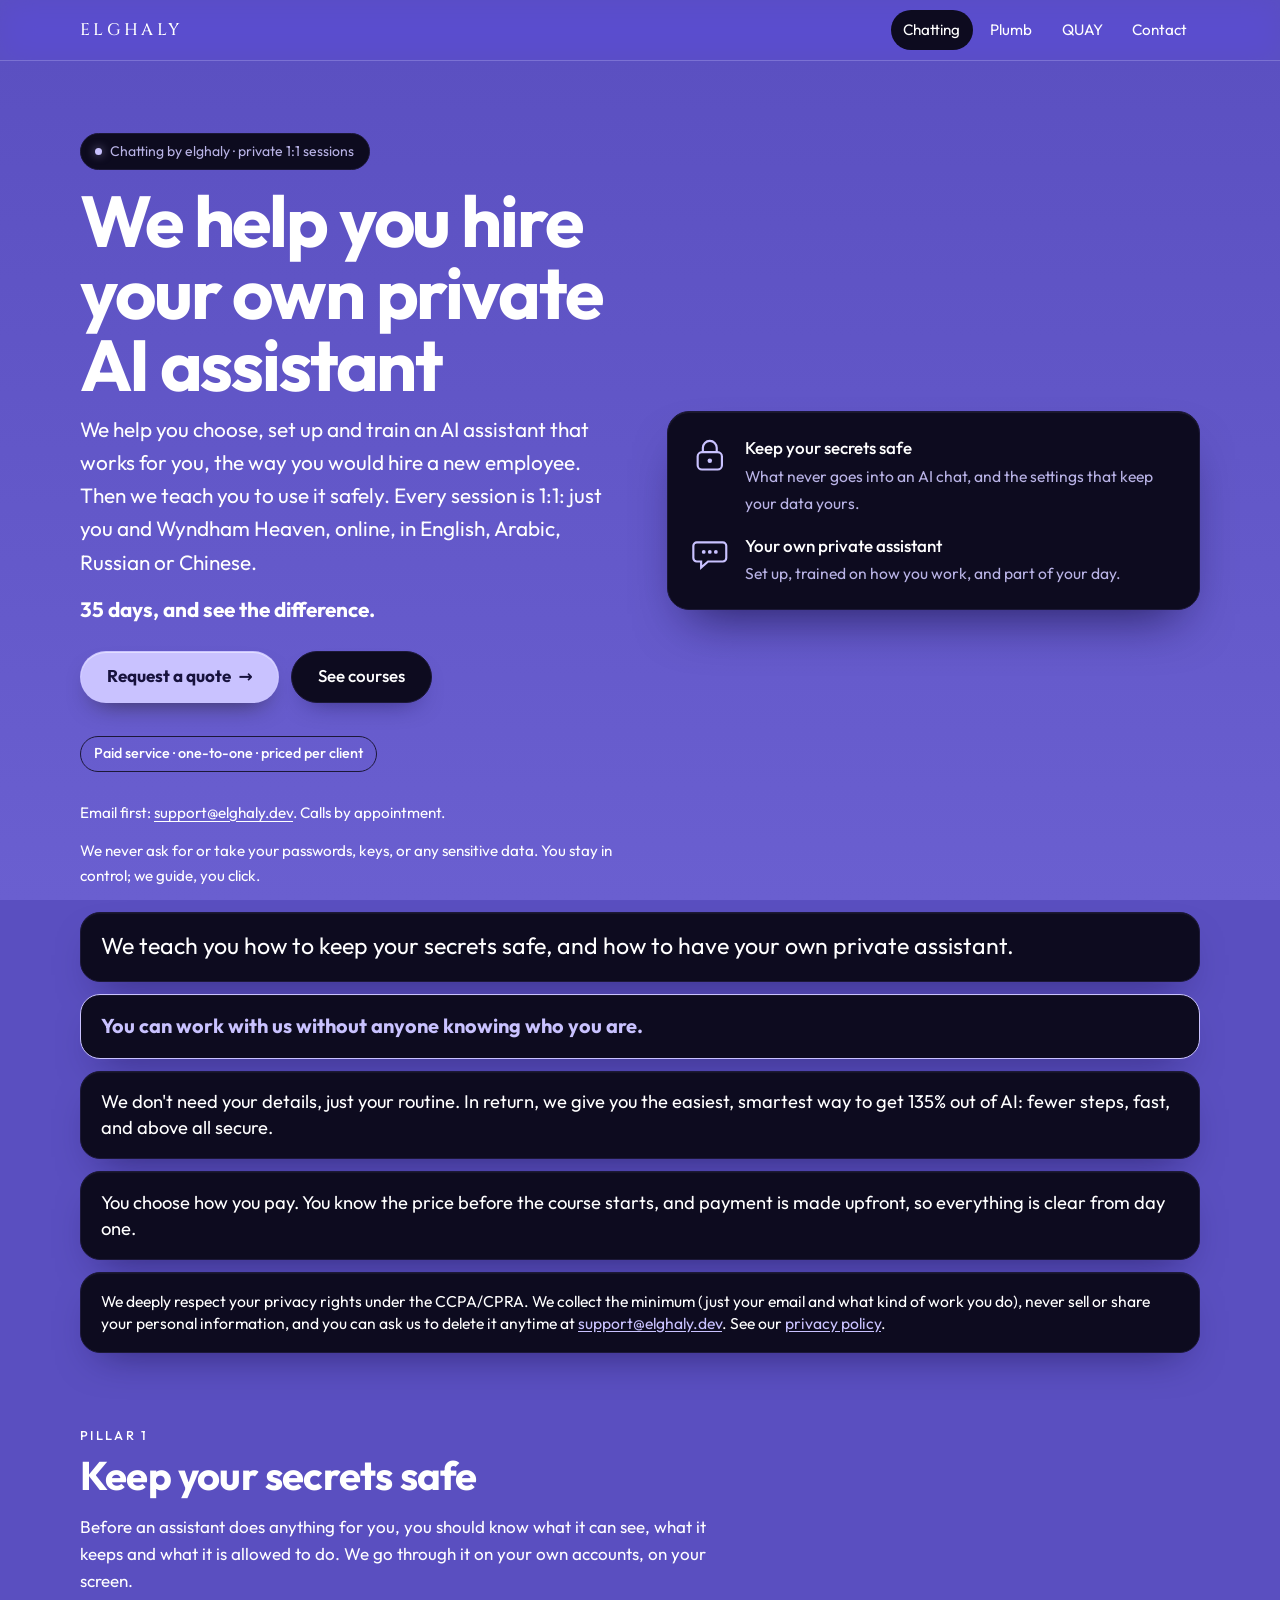
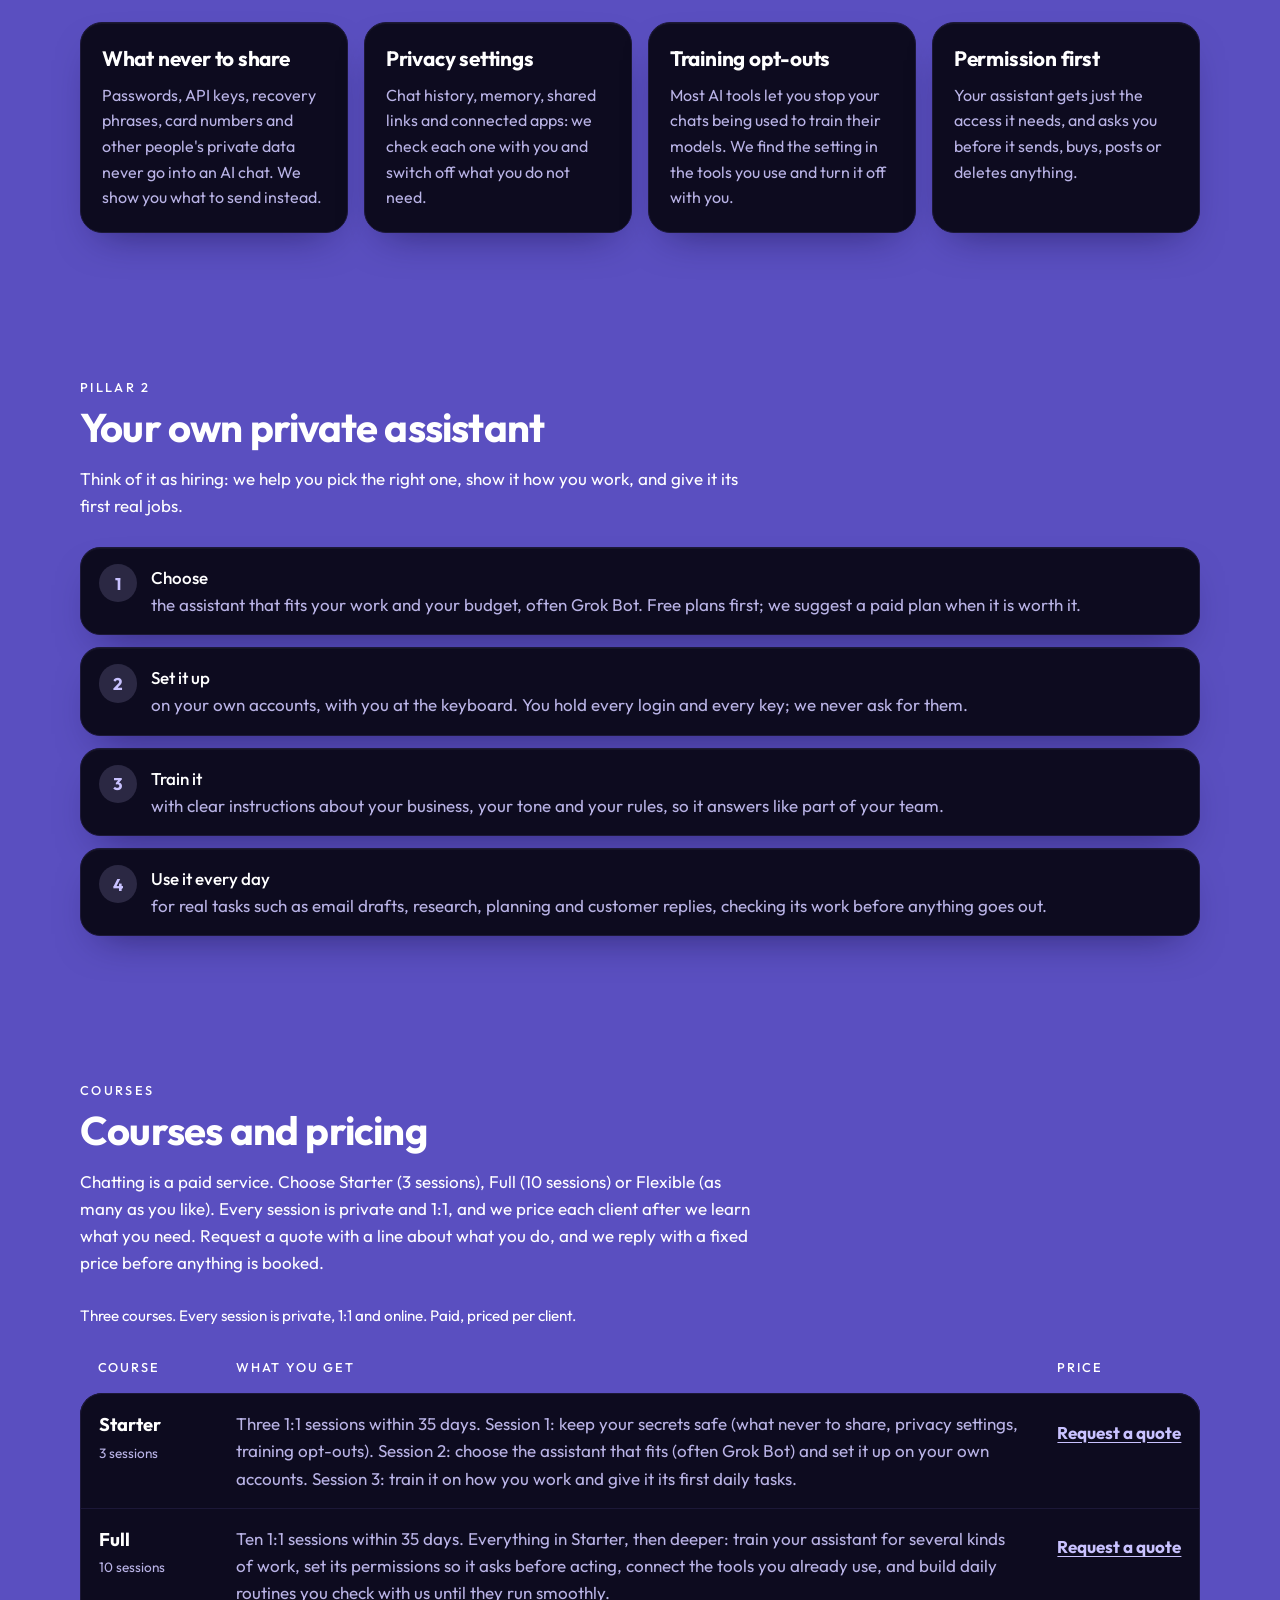
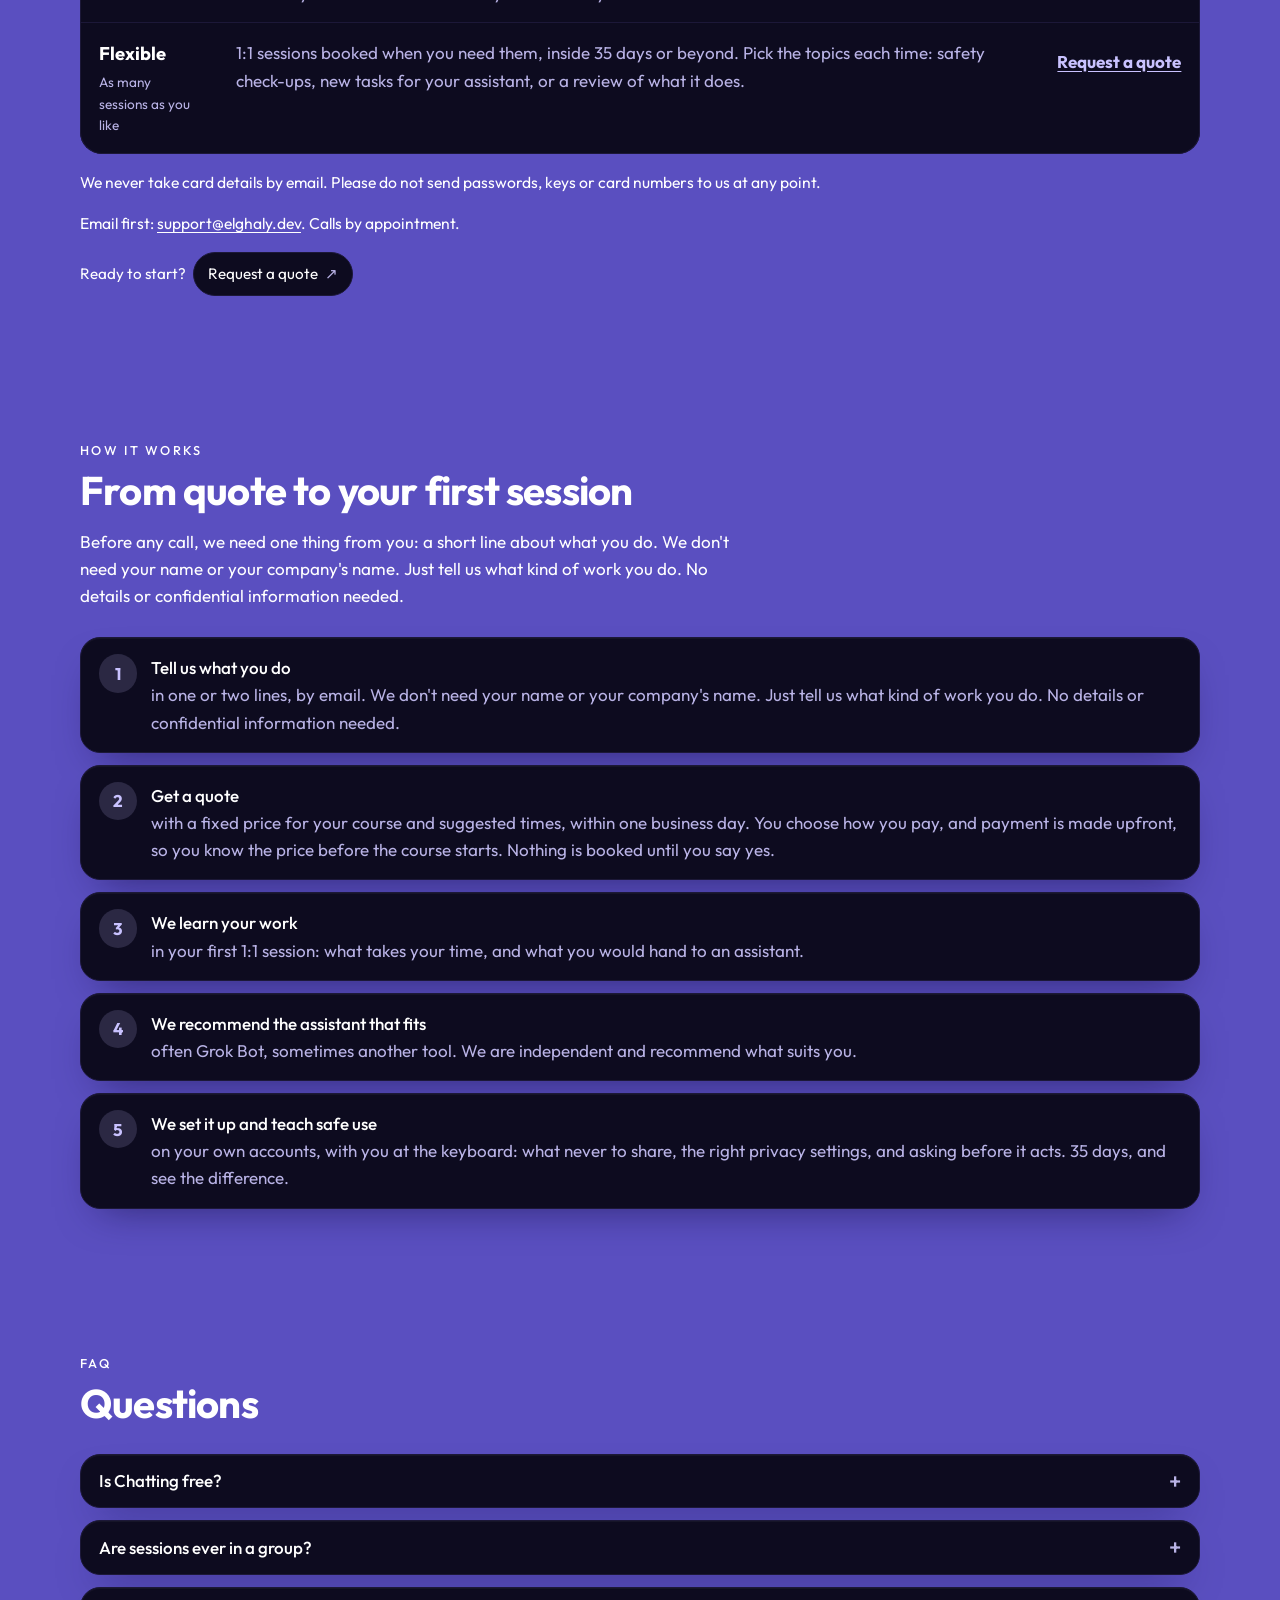
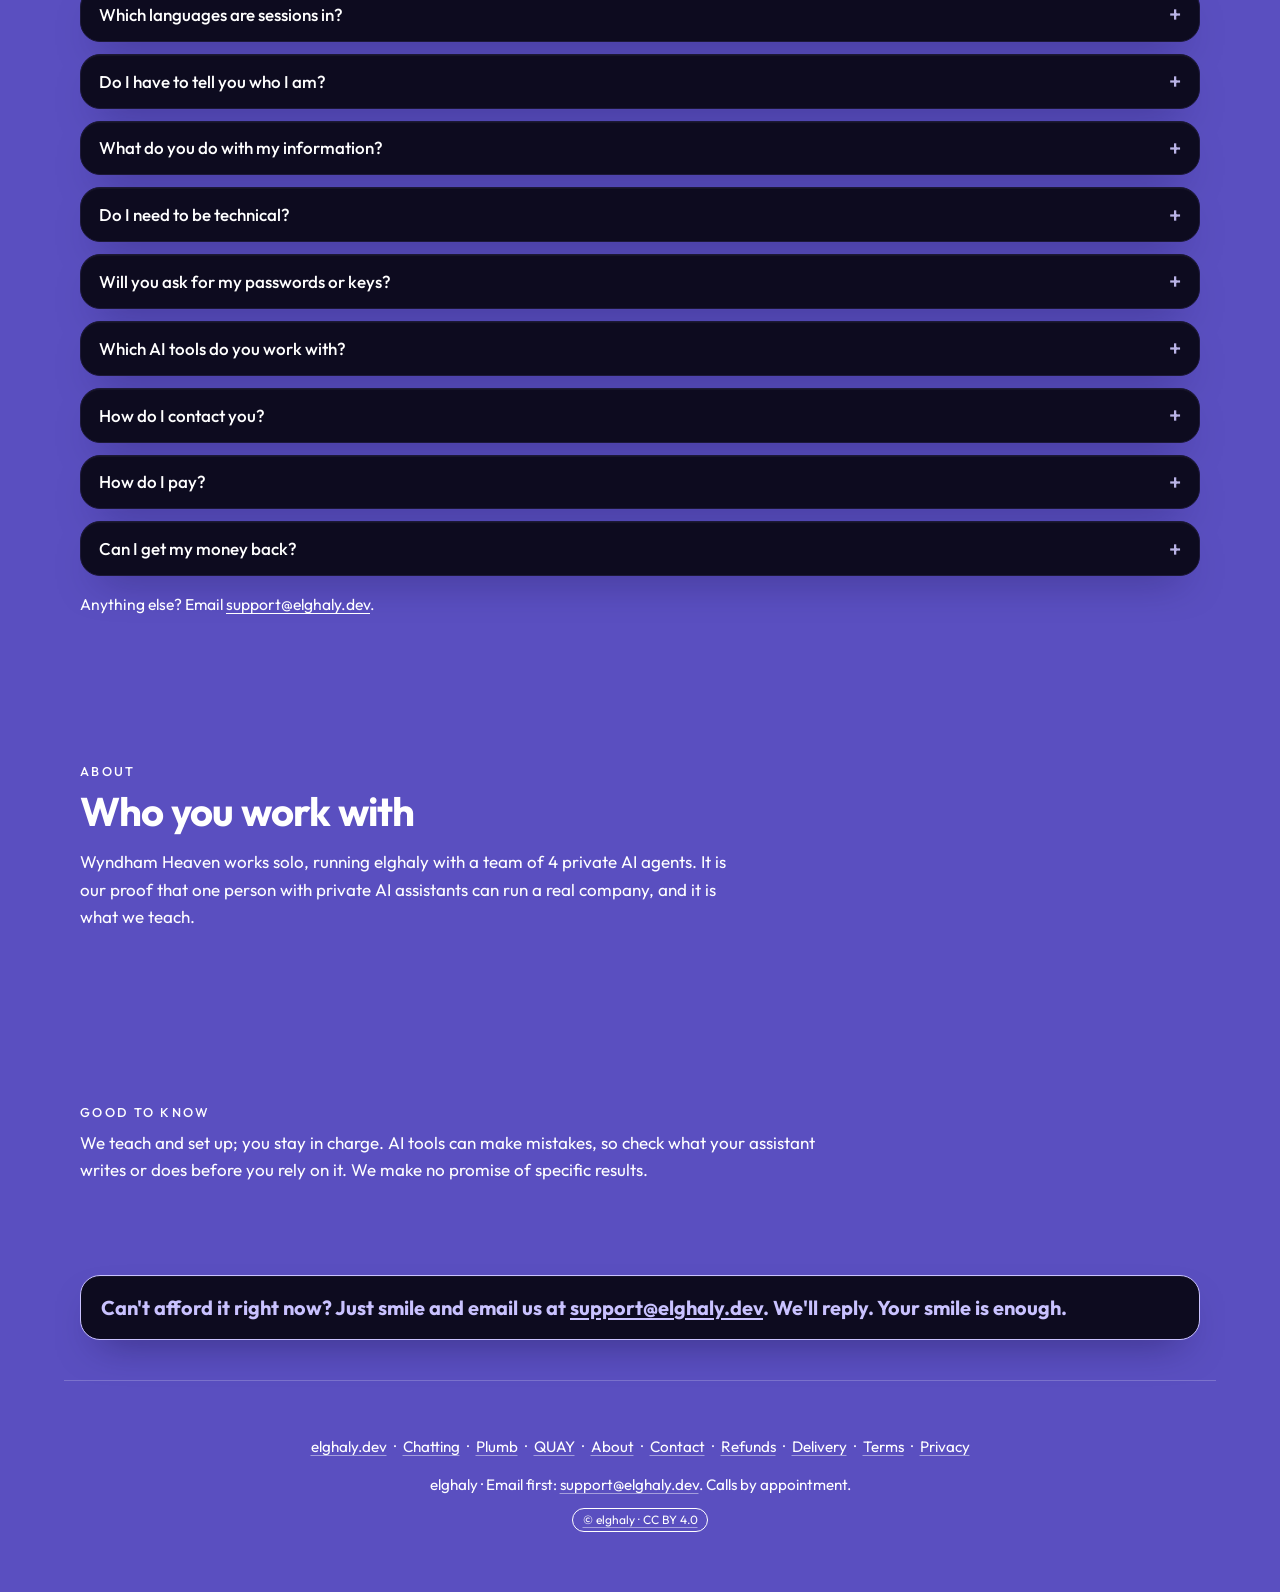
==== commit 0681ab9f: "index: reword seven visible 'only' lines (site wording check) Paid service one-to-one; calls by appo" ====
--- a/index.html
+++ b/index.html
@@ -1506,7 +1506,7 @@
         <a href="/" aria-current="page">Chatting</a>
         <a href="https://elghaly.dev/plumb">Plumb</a>
         <a href="https://elghaly.dev/quay">QUAY</a>
-        <a href="https://elghaly.dev/contact.html">Contact</a>
+        <a href="https://elghaly.dev/consult">Contact</a>
       </nav>
     </div>
   </header>
@@ -1522,8 +1522,8 @@
           <a class="btn btn--primary" href="mailto:support@elghaly.dev?subject=Chatting%20quote%20request&amp;body=Hi%2C%0A%0AI%20would%20like%20a%20quote%20for%20Chatting.%0A%0AWhat%20I%20do%3A%20___%0A%28just%20the%20kind%20of%20work%20I%20do.%20No%20name%2C%20no%20company%20name%2C%20no%20details%20or%20confidential%20information%29%0A%0ASession%20language%20%28English%2C%20Arabic%2C%20Russian%20or%20Chinese%29%3A%20___%0A%0ACourse%3A%20Not%20sure%20yet%0A%0AI%20understand%20I%20should%20not%20send%20passwords%2C%20keys%20or%20card%20details%20by%20email.">Request a quote<span class="btn__arrow" aria-hidden="true">→</span></a>
           <a class="btn btn--dark" href="#courses">See courses</a>
         </p>
-        <p class="badge-11">Paid service · 1:1 only · priced per client</p>
-        <p class="trust">Email first: <a href="mailto:support@elghaly.dev">support@elghaly.dev</a>. Calls only by appointment.</p>
+        <p class="badge-11">Paid service · one-to-one · priced per client</p>
+        <p class="trust">Email first: <a href="mailto:support@elghaly.dev">support@elghaly.dev</a>. Calls by appointment.</p>
         <p class="trust">We never ask for or take your passwords, keys, or any sensitive data. You stay in control; we guide, you click.</p>
       </div>
       <aside class="phero__art phero__art--pillars" aria-label="The two things you leave with">
@@ -1569,7 +1569,7 @@
         </div></article>
         <article class="card"><div class="card__body">
           <h3 class="card__title">Permission first</h3>
-          <p class="card__text">Your assistant gets only the access it needs, and asks you before it sends, buys, posts or deletes anything.</p>
+          <p class="card__text">Your assistant gets just the access it needs, and asks you before it sends, buys, posts or deletes anything.</p>
         </div></article>
       </div>
     </section>
@@ -1583,7 +1583,7 @@
         </div>
       </div>
       <ol class="steps">
-        <li><div><b>Choose</b> <span>the assistant that fits your work and your budget, often Grok Bot. Free plans first; we only suggest a paid plan when it is worth it.</span></div></li>
+        <li><div><b>Choose</b> <span>the assistant that fits your work and your budget, often Grok Bot. Free plans first; we suggest a paid plan when it is worth it.</span></div></li>
         <li><div><b>Set it up</b> <span>on your own accounts, with you at the keyboard. You hold every login and every key; we never ask for them.</span></div></li>
         <li><div><b>Train it</b> <span>with clear instructions about your business, your tone and your rules, so it answers like part of your team.</span></div></li>
         <li><div><b>Use it every day</b> <span>for real tasks such as email drafts, research, planning and customer replies, checking its work before anything goes out.</span></div></li>
@@ -1626,7 +1626,7 @@
         </tbody>
       </table>
       <p class="note">We never take card details by email. Please do not send passwords, keys or card numbers to us at any point.</p>
-      <p class="note">Email first: <a href="mailto:support@elghaly.dev">support@elghaly.dev</a>. Calls only by appointment.</p>
+      <p class="note">Email first: <a href="mailto:support@elghaly.dev">support@elghaly.dev</a>. Calls by appointment.</p>
       <p class="store">Ready to start? <a href="mailto:support@elghaly.dev?subject=Chatting%20quote%20request&amp;body=Hi%2C%0A%0AI%20would%20like%20a%20quote%20for%20Chatting.%0A%0AWhat%20I%20do%3A%20___%0A%28just%20the%20kind%20of%20work%20I%20do.%20No%20name%2C%20no%20company%20name%2C%20no%20details%20or%20confidential%20information%29%0A%0ASession%20language%20%28English%2C%20Arabic%2C%20Russian%20or%20Chinese%29%3A%20___%0A%0ACourse%3A%20Not%20sure%20yet%0A%0AI%20understand%20I%20should%20not%20send%20passwords%2C%20keys%20or%20card%20details%20by%20email.">Request a quote</a></p>
     </section>
 
@@ -1708,7 +1708,7 @@
         </details>
         <details>
           <summary>How do I contact you?</summary>
-          <p>Email first: <a href="mailto:support@elghaly.dev">support@elghaly.dev</a>. Calls only by appointment.</p>
+          <p>Email first: <a href="mailto:support@elghaly.dev">support@elghaly.dev</a>. Calls by appointment.</p>
         </details>
         <details>
           <summary>How do I pay?</summary>
@@ -1743,8 +1743,8 @@
   </main>
 
   <footer class="footer">
-    <p class="footer__nav"><a href="https://elghaly.dev/">elghaly.dev</a> · <a href="/">Chatting</a> · <a href="https://elghaly.dev/plumb">Plumb</a> · <a href="https://elghaly.dev/quay">QUAY</a> · <a href="https://elghaly.dev/about.html">About</a> · <a href="https://elghaly.dev/contact.html">Contact</a> · <a href="https://elghaly.dev/refund.html">Refunds</a> · <a href="https://elghaly.dev/delivery.html">Delivery</a> · <a href="https://elghaly.dev/terms.html">Terms</a> · <a href="https://elghaly.dev/privacy.html">Privacy</a></p>
-    <p>elghaly · Email first: <a href="mailto:support@elghaly.dev">support@elghaly.dev</a>. Calls only by appointment.</p>
+    <p class="footer__nav"><a href="https://elghaly.dev/">elghaly.dev</a> · <a href="/">Chatting</a> · <a href="https://elghaly.dev/plumb">Plumb</a> · <a href="https://elghaly.dev/quay">QUAY</a> · <a href="https://elghaly.dev/about.html">About</a> · <a href="https://elghaly.dev/consult">Contact</a> · <a href="https://elghaly.dev/refund.html">Refunds</a> · <a href="https://elghaly.dev/delivery.html">Delivery</a> · <a href="https://elghaly.dev/terms.html">Terms</a> · <a href="https://elghaly.dev/privacy.html">Privacy</a></p>
+    <p>elghaly · Email first: <a href="mailto:support@elghaly.dev">support@elghaly.dev</a>. Calls by appointment.</p>
     <p class="lic-badges"><a href="https://creativecommons.org/licenses/by/4.0/" rel="license">© elghaly · CC BY 4.0</a></p>
   </footer>
 </body>
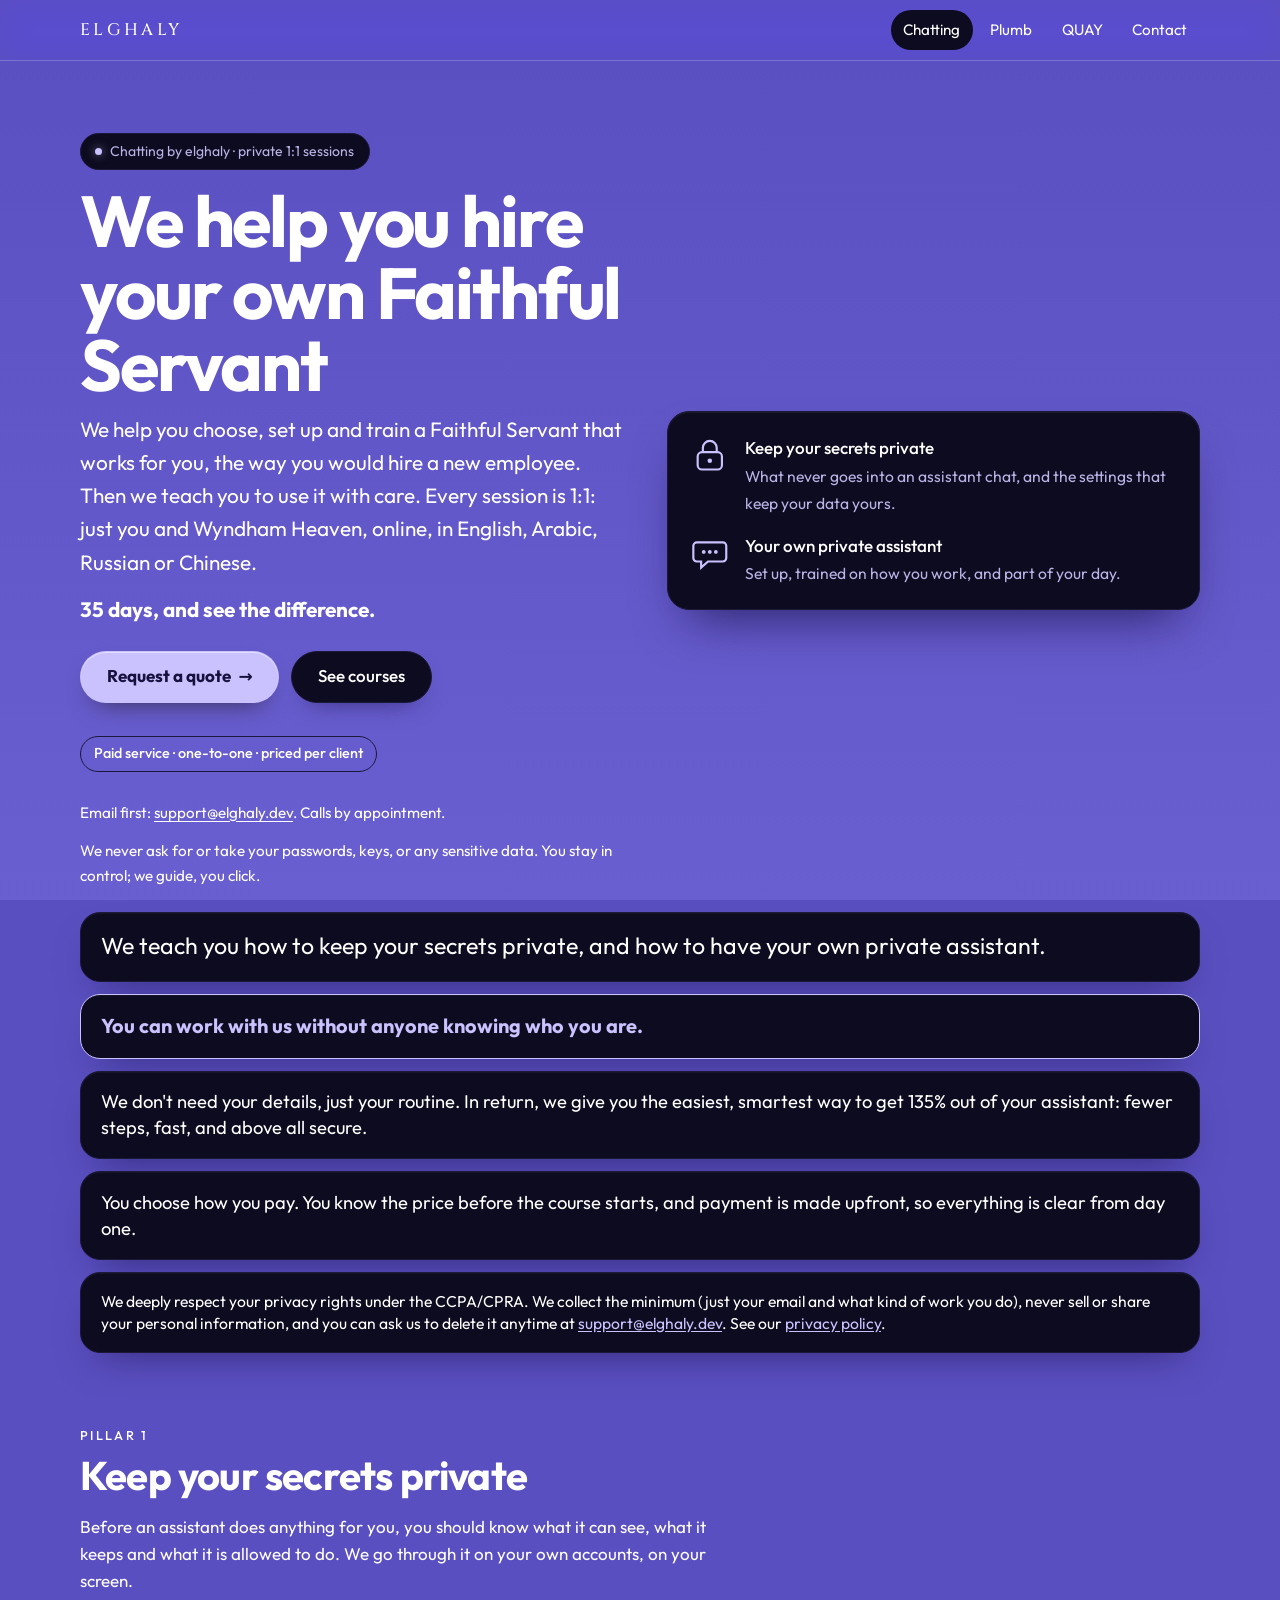
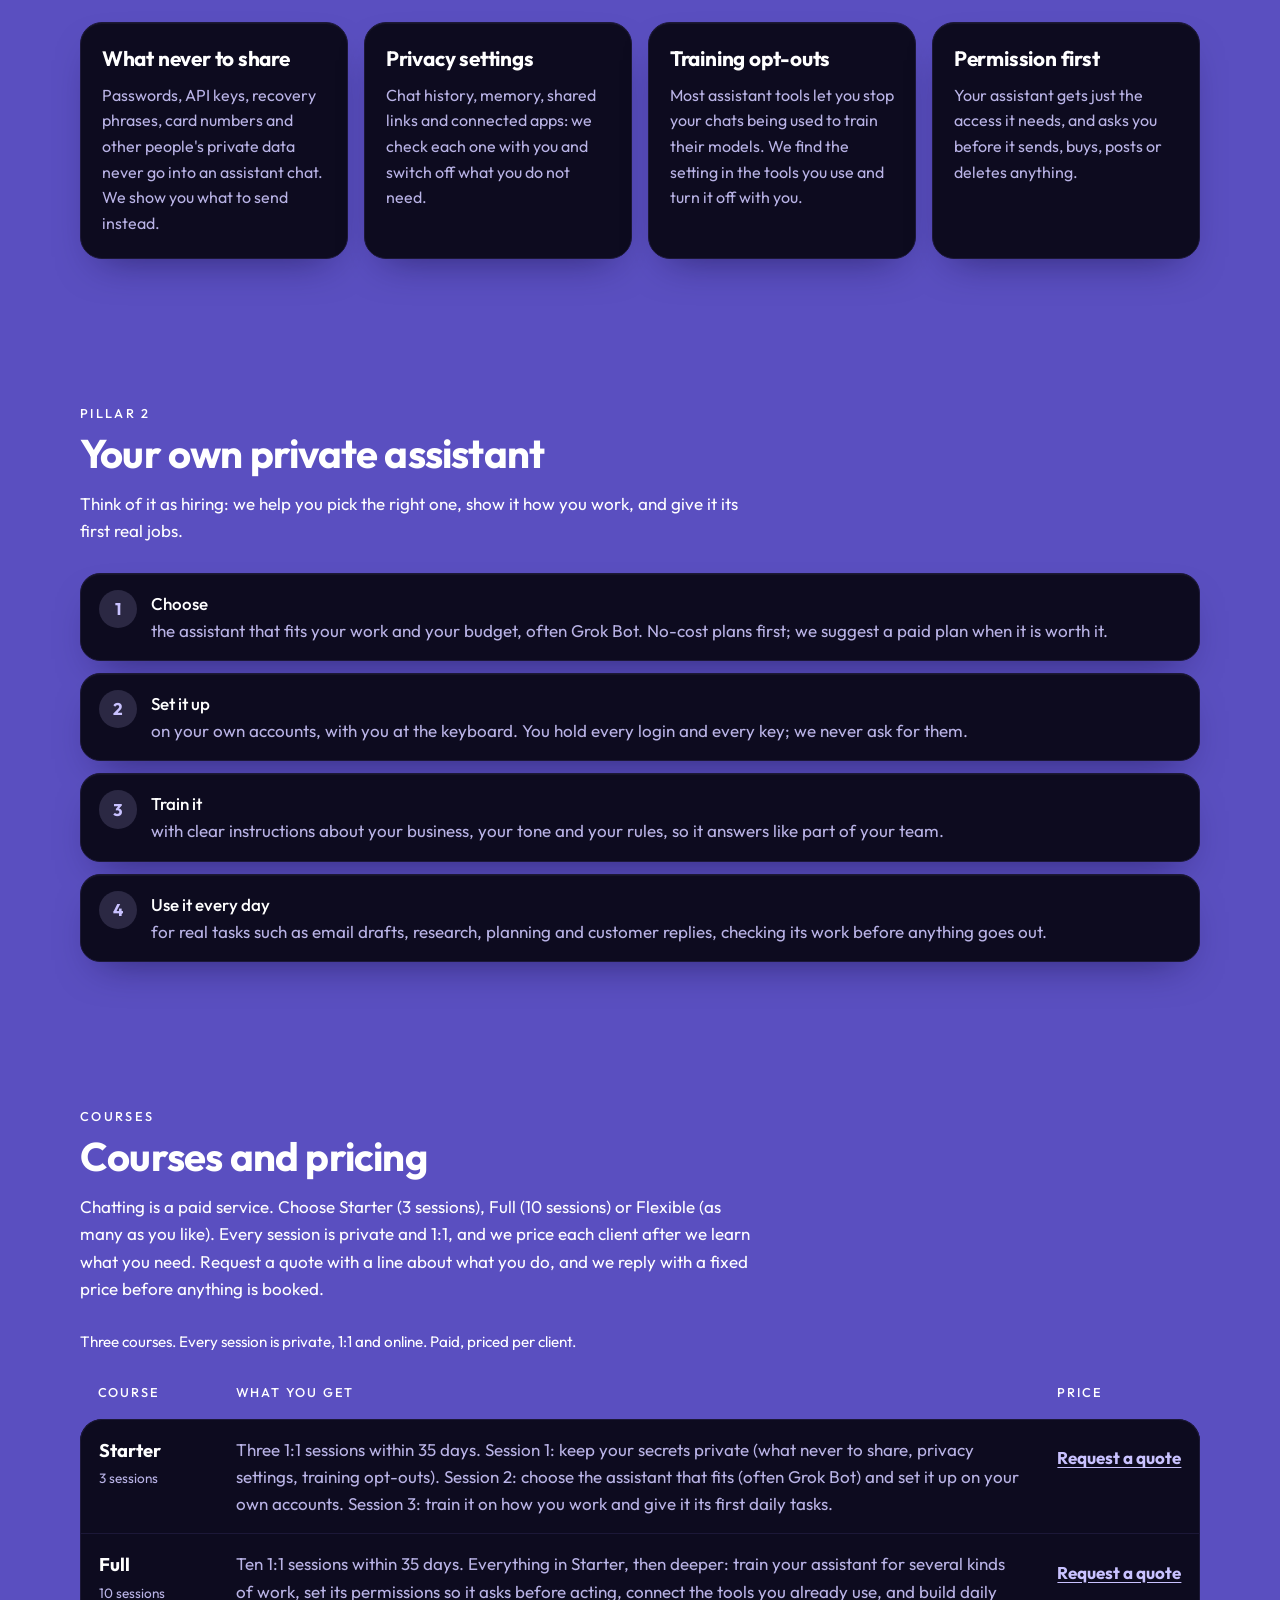
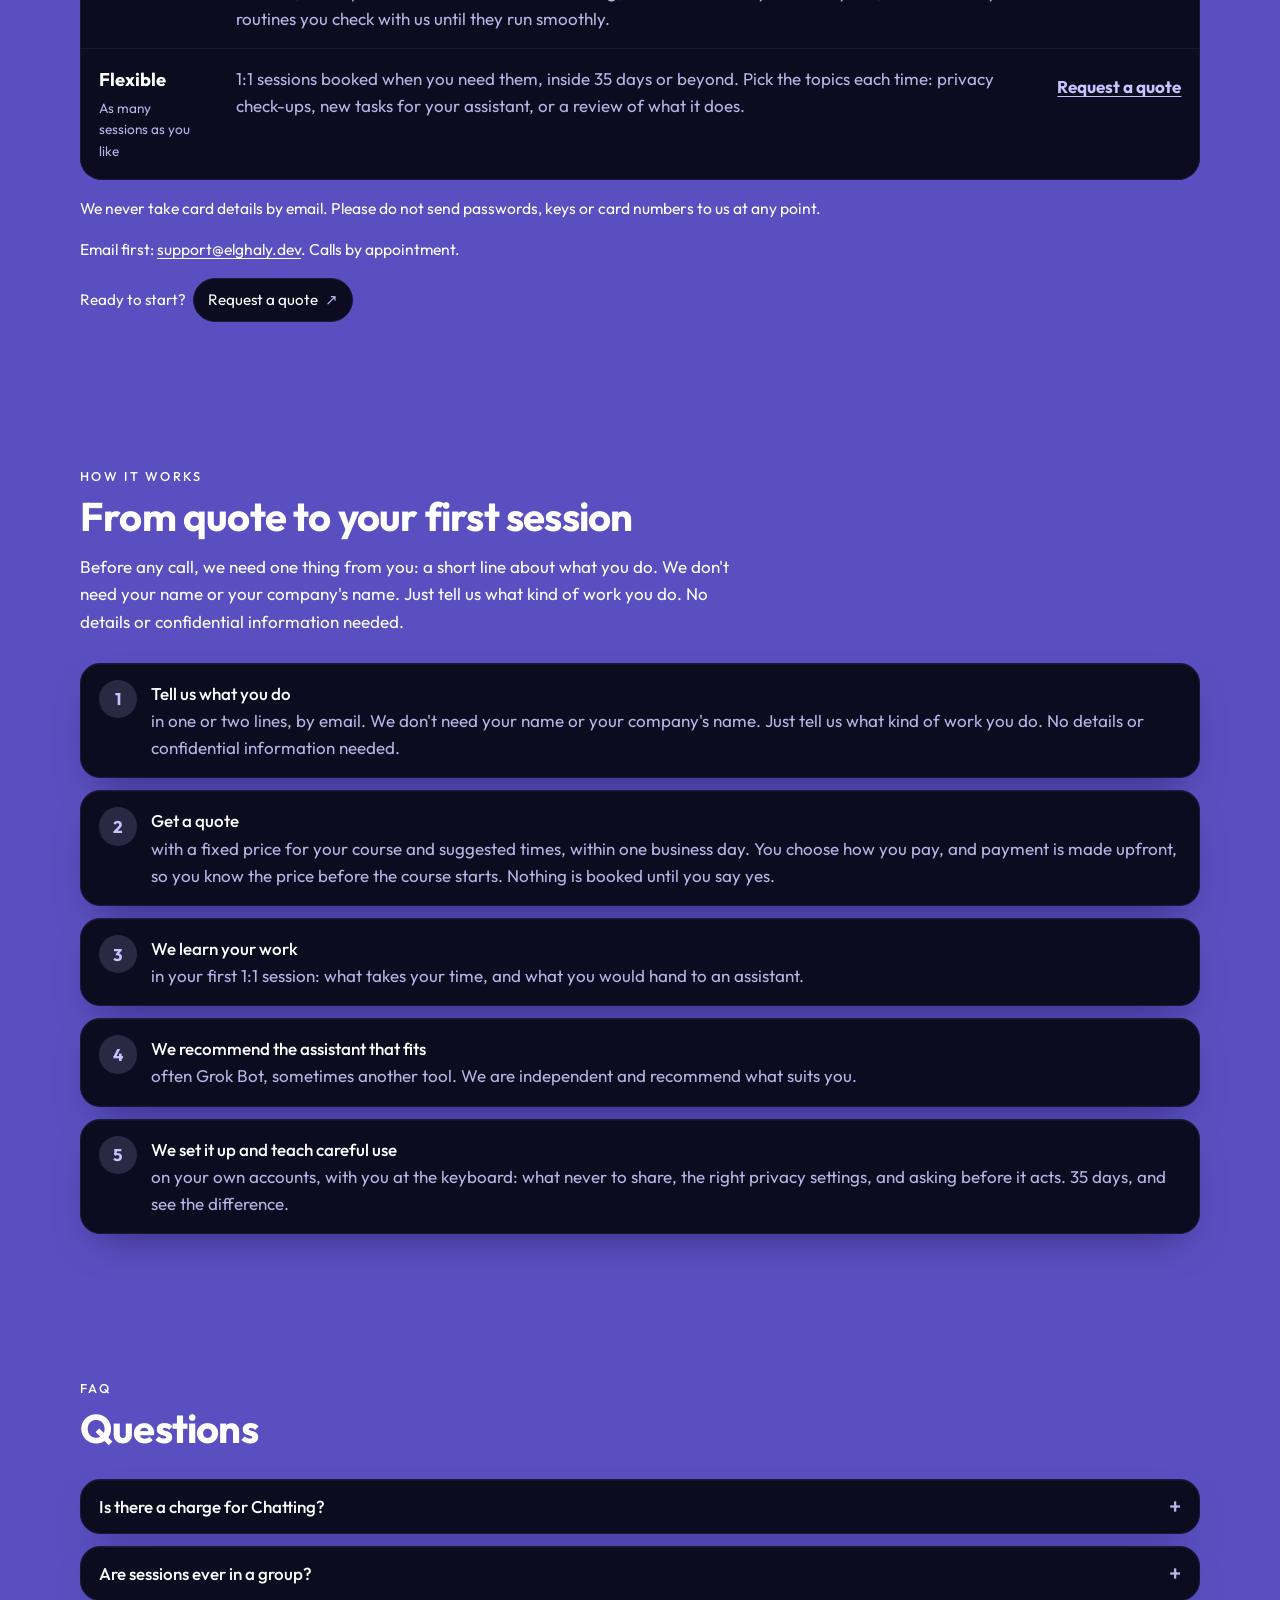
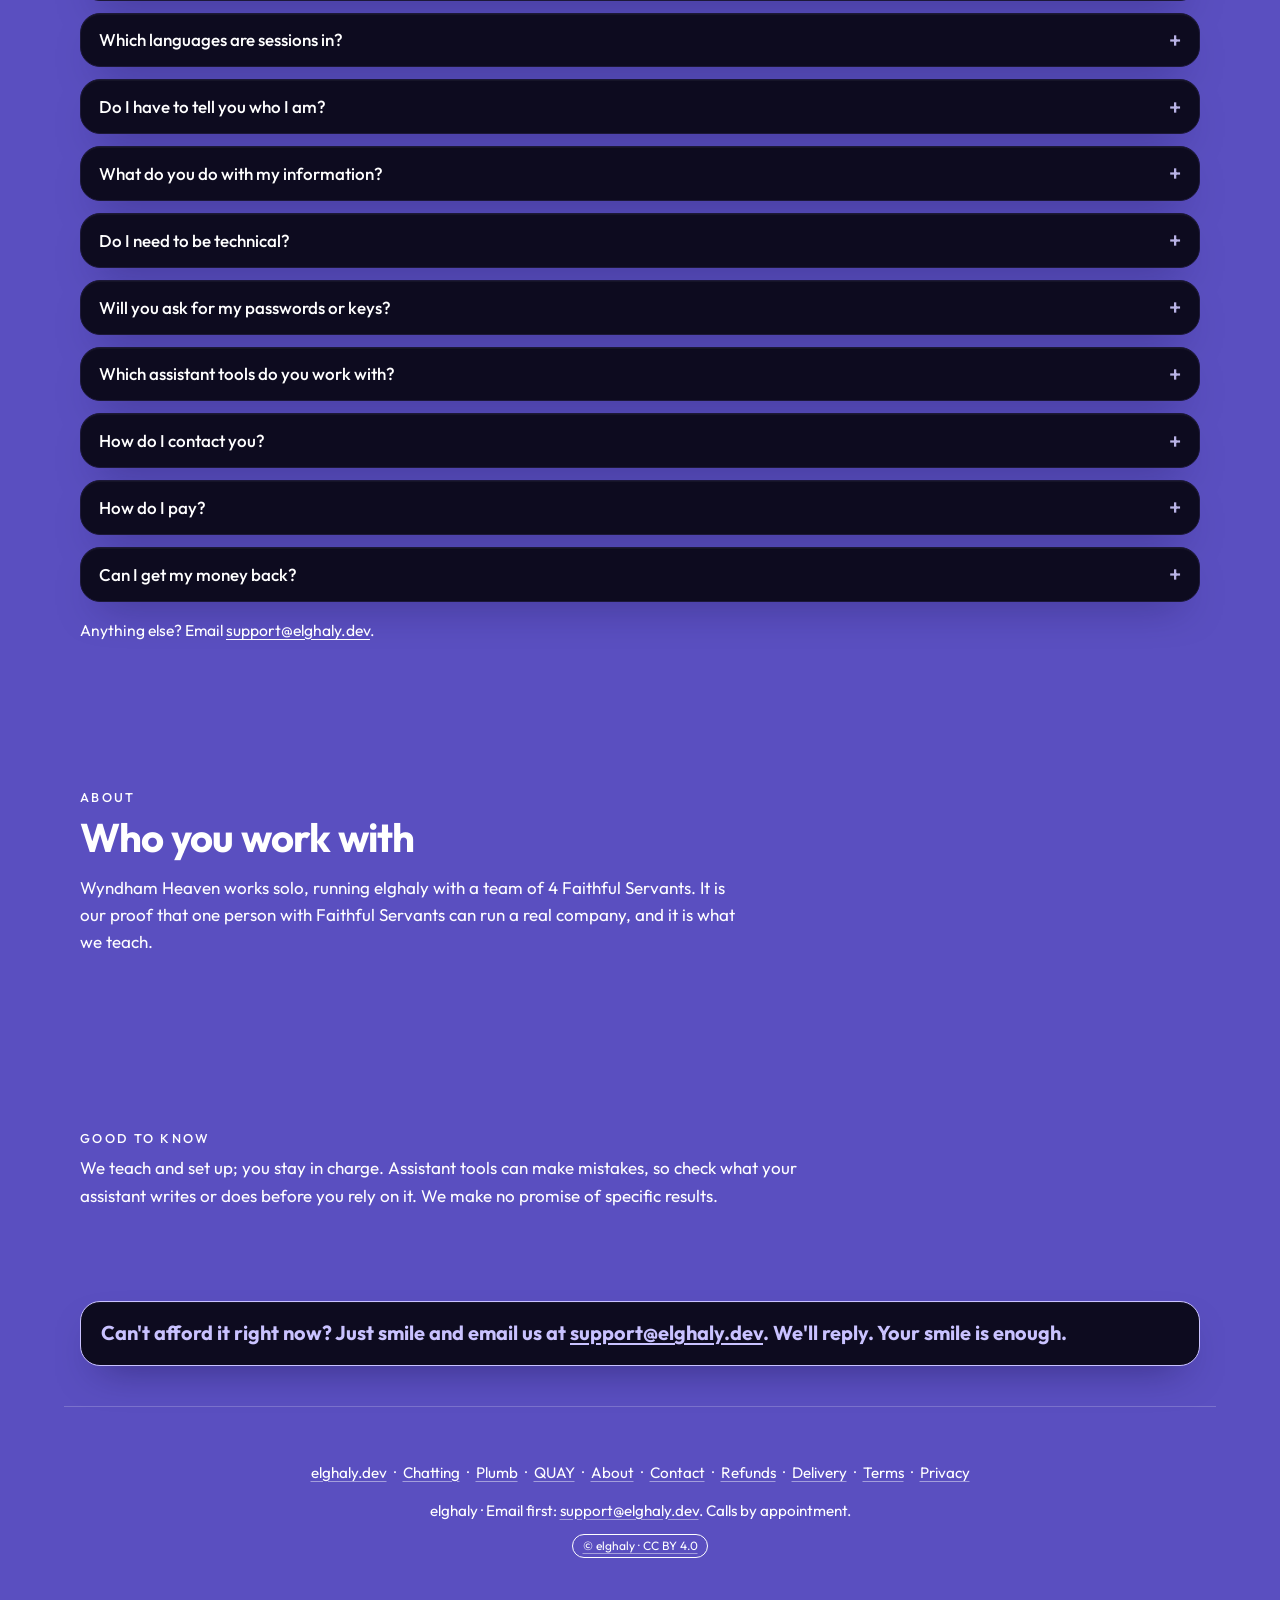
==== commit 3d1fda5d: "Banned-word sweep: no "safe", "free" or "AI" in visible copy "AI" as the title becomes "Faithful Ser" ====
--- a/index.html
+++ b/index.html
@@ -3,9 +3,9 @@
 <head>
   <meta charset="UTF-8">
   <meta name="viewport" content="width=device-width, initial-scale=1.0, viewport-fit=cover">
-  <meta name="description" content="Chatting by elghaly: private 1:1 online sessions that help you hire your own private AI assistant and keep your secrets safe. A paid service, priced per client. Request a quote.">
+  <meta name="description" content="Chatting by elghaly: private 1:1 online sessions that help you hire your own Faithful Servant and keep your secrets private. A paid service, priced per client. Request a quote.">
   <meta name="theme-color" content="#352373">
-  <title>Chatting — we help you hire your own private AI assistant · elghaly</title>
+  <title>Chatting — we help you hire your own Faithful Servant · elghaly</title>
   <link rel="canonical" href="https://chatting.elghaly.dev/">
   <link rel="icon" href="/favicon.ico?v=e1" sizes="any">
   <link rel="icon" href="/favicon.svg?v=e1" type="image/svg+xml">
@@ -16,16 +16,16 @@
   <meta property="og:type" content="website">
   <meta property="og:site_name" content="elghaly">
   <meta property="og:url" content="https://chatting.elghaly.dev/">
-  <meta property="og:title" content="Chatting — we help you hire your own private AI assistant · elghaly">
-  <meta property="og:description" content="Private 1:1 online sessions: keep your secrets safe, and set up your own private AI assistant. Paid, priced per client.">
+  <meta property="og:title" content="Chatting — we help you hire your own Faithful Servant · elghaly">
+  <meta property="og:description" content="Private 1:1 online sessions: keep your secrets private, and set up your own Faithful Servant. Paid, priced per client.">
   <meta property="og:image" content="https://chatting.elghaly.dev/assets/art/og-chatting-1200x630.jpg">
   <meta property="og:image:width" content="1200">
   <meta property="og:image:height" content="630">
-  <meta property="og:image:alt" content="Chatting by elghaly: your own private AI assistant">
+  <meta property="og:image:alt" content="Chatting by elghaly: your own Faithful Servant">
   <meta name="twitter:card" content="summary_large_image">
   <meta name="twitter:site" content="@wyndham350">
-  <meta name="twitter:title" content="Chatting — we help you hire your own private AI assistant · elghaly">
-  <meta name="twitter:description" content="Private 1:1 online sessions: keep your secrets safe, and set up your own private AI assistant. Paid, priced per client.">
+  <meta name="twitter:title" content="Chatting — we help you hire your own Faithful Servant · elghaly">
+  <meta name="twitter:description" content="Private 1:1 online sessions: keep your secrets private, and set up your own Faithful Servant. Paid, priced per client.">
   <meta name="twitter:image" content="https://chatting.elghaly.dev/assets/art/og-chatting-1200x630.jpg">
 
   <link rel="preload" href="/fonts/outfit-latin-700-normal.woff2" as="font" type="font/woff2" crossorigin>
@@ -1460,9 +1460,9 @@
     "@context": "https://schema.org",
     "@type": "Service",
     "name": "Chatting by elghaly",
-    "serviceType": "Private 1:1 AI assistant consultation",
+    "serviceType": "Private 1:1 Faithful Servant consultation",
     "url": "https://chatting.elghaly.dev/",
-    "description": "Paid, private 1:1 online sessions: keep your secrets safe when you use AI, and choose, set up and train your own private AI assistant. Priced per client.",
+    "description": "Paid, private 1:1 online sessions: keep your secrets private when you use an assistant, and choose, set up and train your own Faithful Servistant. Priced per client.",
     "areaServed": "Worldwide",
     "provider": {
       "@type": "Organization",
@@ -1515,8 +1515,8 @@
     <section class="phero" aria-labelledby="page-title">
       <div>
         <p class="eyebrow">Chatting by elghaly · private 1:1 sessions</p>
-        <h1 id="page-title" class="phero__title">We help you hire your own private AI assistant</h1>
-        <p class="phero__sub">We help you choose, set up and train an AI assistant that works for you, the way you would hire a new employee. Then we teach you to use it safely. Every session is 1:1: just you and Wyndham Heaven, online, in English, Arabic, Russian or Chinese.</p>
+        <h1 id="page-title" class="phero__title">We help you hire your own Faithful Servant</h1>
+        <p class="phero__sub">We help you choose, set up and train a Faithful Servant that works for you, the way you would hire a new employee. Then we teach you to use it with care. Every session is 1:1: just you and Wyndham Heaven, online, in English, Arabic, Russian or Chinese.</p>
         <p class="phero__sub phero__sub--days"><b>35 days, and see the difference.</b></p>
         <p class="phero__cta">
           <a class="btn btn--primary" href="mailto:support@elghaly.dev?subject=Chatting%20quote%20request&amp;body=Hi%2C%0A%0AI%20would%20like%20a%20quote%20for%20Chatting.%0A%0AWhat%20I%20do%3A%20___%0A%28just%20the%20kind%20of%20work%20I%20do.%20No%20name%2C%20no%20company%20name%2C%20no%20details%20or%20confidential%20information%29%0A%0ASession%20language%20%28English%2C%20Arabic%2C%20Russian%20or%20Chinese%29%3A%20___%0A%0ACourse%3A%20Not%20sure%20yet%0A%0AI%20understand%20I%20should%20not%20send%20passwords%2C%20keys%20or%20card%20details%20by%20email.">Request a quote<span class="btn__arrow" aria-hidden="true">→</span></a>
@@ -1529,7 +1529,7 @@
       <aside class="phero__art phero__art--pillars" aria-label="The two things you leave with">
         <div class="pillar">
           <svg viewBox="0 0 48 48" aria-hidden="true"><rect x="10" y="21" width="28" height="20" rx="5" fill="none" stroke="currentColor" stroke-width="2.5" style="color:var(--gold)"/><path d="M16 21v-5a8 8 0 0 1 16 0v5" fill="none" stroke="currentColor" stroke-width="2.5" style="color:var(--gold)"/><circle cx="24" cy="31" r="2.6" fill="currentColor" style="color:var(--gold)"/></svg>
-          <div><b>Keep your secrets safe</b> <span>What never goes into an AI chat, and the settings that keep your data yours.</span></div>
+          <div><b>Keep your secrets private</b> <span>What never goes into an assistant chat, and the settings that keep your data yours.</span></div>
         </div>
         <div class="pillar">
           <svg viewBox="0 0 48 48" aria-hidden="true"><path d="M9 12h30a4 4 0 0 1 4 4v14a4 4 0 0 1-4 4H22l-8 7v-7H9a4 4 0 0 1-4-4V16a4 4 0 0 1 4-4z" fill="none" stroke="currentColor" stroke-width="2.5" style="color:var(--gold)"/><circle cx="17" cy="23" r="2.2" fill="currentColor" style="color:var(--gold)"/><circle cx="24" cy="23" r="2.2" fill="currentColor" style="color:var(--gold)"/><circle cx="31" cy="23" r="2.2" fill="currentColor" style="color:var(--gold)"/></svg>
@@ -1539,9 +1539,9 @@
     </section>
 
     <section class="promise" aria-label="Our promise">
-      <p>We teach you how to keep your secrets safe, and how to have your own private assistant.</p>
+      <p>We teach you how to keep your secrets private, and how to have your own private assistant.</p>
       <p class="promise__anon">You can work with us without anyone knowing who you are.</p>
-      <p class="promise__more">We don't need your details, just your routine. In return, we give you the easiest, smartest way to get 135% out of AI: fewer steps, fast, and above all secure.</p>
+      <p class="promise__more">We don't need your details, just your routine. In return, we give you the easiest, smartest way to get 135% out of your assistant: fewer steps, fast, and above all secure.</p>
       <p class="promise__more">You choose how you pay. You know the price before the course starts, and payment is made upfront, so everything is clear from day one.</p>
       <p class="promise__privacy">We deeply respect your privacy rights under the CCPA/CPRA. We collect the minimum (just your email and what kind of work you do), never sell or share your personal information, and you can ask us to delete it anytime at <a href="mailto:support@elghaly.dev">support@elghaly.dev</a>. See our <a href="https://elghaly.dev/privacy.html">privacy policy</a>.</p>
     </section>
@@ -1549,7 +1549,7 @@
     <section class="section section--start" aria-labelledby="safe-heading">
       <div class="section__head">
         <p class="kicker">Pillar 1</p>
-        <h2 id="safe-heading" class="section__title">Keep your secrets safe</h2>
+        <h2 id="safe-heading" class="section__title">Keep your secrets private</h2>
         <div class="section__body">
           <p class="section__lead">Before an assistant does anything for you, you should know what it can see, what it keeps and what it is allowed to do. We go through it on your own accounts, on your screen.</p>
         </div>
@@ -1557,7 +1557,7 @@
       <div class="grid grid--4">
         <article class="card"><div class="card__body">
           <h3 class="card__title">What never to share</h3>
-          <p class="card__text">Passwords, API keys, recovery phrases, card numbers and other people's private data never go into an AI chat. We show you what to send instead.</p>
+          <p class="card__text">Passwords, API keys, recovery phrases, card numbers and other people's private data never go into an assistant chat. We show you what to send instead.</p>
         </div></article>
         <article class="card"><div class="card__body">
           <h3 class="card__title">Privacy settings</h3>
@@ -1565,7 +1565,7 @@
         </div></article>
         <article class="card"><div class="card__body">
           <h3 class="card__title">Training opt-outs</h3>
-          <p class="card__text">Most AI tools let you stop your chats being used to train their models. We find the setting in the tools you use and turn it off with you.</p>
+          <p class="card__text">Most assistant tools let you stop your chats being used to train their models. We find the setting in the tools you use and turn it off with you.</p>
         </div></article>
         <article class="card"><div class="card__body">
           <h3 class="card__title">Permission first</h3>
@@ -1583,7 +1583,7 @@
         </div>
       </div>
       <ol class="steps">
-        <li><div><b>Choose</b> <span>the assistant that fits your work and your budget, often Grok Bot. Free plans first; we suggest a paid plan when it is worth it.</span></div></li>
+        <li><div><b>Choose</b> <span>the assistant that fits your work and your budget, often Grok Bot. No-cost plans first; we suggest a paid plan when it is worth it.</span></div></li>
         <li><div><b>Set it up</b> <span>on your own accounts, with you at the keyboard. You hold every login and every key; we never ask for them.</span></div></li>
         <li><div><b>Train it</b> <span>with clear instructions about your business, your tone and your rules, so it answers like part of your team.</span></div></li>
         <li><div><b>Use it every day</b> <span>for real tasks such as email drafts, research, planning and customer replies, checking its work before anything goes out.</span></div></li>
@@ -1610,7 +1610,7 @@
         <tbody>
           <tr id="course-starter">
             <th scope="row">Starter<br><small>3 sessions</small></th>
-            <td>Three 1:1 sessions within 35 days. Session 1: keep your secrets safe (what never to share, privacy settings, training opt-outs). Session 2: choose the assistant that fits (often Grok Bot) and set it up on your own accounts. Session 3: train it on how you work and give it its first daily tasks.</td>
+            <td>Three 1:1 sessions within 35 days. Session 1: keep your secrets private (what never to share, privacy settings, training opt-outs). Session 2: choose the assistant that fits (often Grok Bot) and set it up on your own accounts. Session 3: train it on how you work and give it its first daily tasks.</td>
             <td class="plans__price"><a class="quote-link" href="mailto:support@elghaly.dev?subject=Chatting%20quote%20request%3A%20Starter&amp;body=Hi%2C%0A%0AI%20would%20like%20a%20quote%20for%20Chatting.%0A%0AWhat%20I%20do%3A%20___%0A%28just%20the%20kind%20of%20work%20I%20do.%20No%20name%2C%20no%20company%20name%2C%20no%20details%20or%20confidential%20information%29%0A%0ASession%20language%20%28English%2C%20Arabic%2C%20Russian%20or%20Chinese%29%3A%20___%0A%0ACourse%3A%20Starter%20%283%20sessions%29%0A%0AI%20understand%20I%20should%20not%20send%20passwords%2C%20keys%20or%20card%20details%20by%20email.">Request a quote</a></td>
           </tr>
           <tr id="course-full">
@@ -1620,7 +1620,7 @@
           </tr>
           <tr id="course-flexible">
             <th scope="row">Flexible<br><small>As many sessions as you like</small></th>
-            <td>1:1 sessions booked when you need them, inside 35 days or beyond. Pick the topics each time: safety check-ups, new tasks for your assistant, or a review of what it does.</td>
+            <td>1:1 sessions booked when you need them, inside 35 days or beyond. Pick the topics each time: privacy check-ups, new tasks for your assistant, or a review of what it does.</td>
             <td class="plans__price"><a class="quote-link" href="mailto:support@elghaly.dev?subject=Chatting%20quote%20request%3A%20Flexible&amp;body=Hi%2C%0A%0AI%20would%20like%20a%20quote%20for%20Chatting.%0A%0AWhat%20I%20do%3A%20___%0A%28just%20the%20kind%20of%20work%20I%20do.%20No%20name%2C%20no%20company%20name%2C%20no%20details%20or%20confidential%20information%29%0A%0ASession%20language%20%28English%2C%20Arabic%2C%20Russian%20or%20Chinese%29%3A%20___%0A%0ACourse%3A%20Flexible%20%28As%20many%20sessions%20as%20you%20like%29%0A%0AI%20understand%20I%20should%20not%20send%20passwords%2C%20keys%20or%20card%20details%20by%20email.">Request a quote</a></td>
           </tr>
         </tbody>
@@ -1643,7 +1643,7 @@
         <li><div><b>Get a quote</b> <span>with a fixed price for your course and suggested times, within one business day. You choose how you pay, and payment is made upfront, so you know the price before the course starts. Nothing is booked until you say yes.</span></div></li>
         <li><div><b>We learn your work</b> <span>in your first 1:1 session: what takes your time, and what you would hand to an assistant.</span></div></li>
         <li><div><b>We recommend the assistant that fits</b> <span>often Grok Bot, sometimes another tool. We are independent and recommend what suits you.</span></div></li>
-        <li><div><b>We set it up and teach safe use</b> <span>on your own accounts, with you at the keyboard: what never to share, the right privacy settings, and asking before it acts. 35 days, and see the difference.</span></div></li>
+        <li><div><b>We set it up and teach careful use</b> <span>on your own accounts, with you at the keyboard: what never to share, the right privacy settings, and asking before it acts. 35 days, and see the difference.</span></div></li>
       </ol>
     </section>
 
@@ -1675,8 +1675,8 @@
       </div>
       <div class="faq">
         <details>
-          <summary>Is Chatting free?</summary>
-          <p>No. Chatting is a paid 1:1 service. Each client gets a fixed price after we learn what they need, and you see that price before you book.</p>
+          <summary>Is there a charge for Chatting?</summary>
+          <p>Yes. Chatting is a paid 1:1 service. Each client gets a fixed price after we learn what they need, and you see that price before you book.</p>
         </details>
         <details>
           <summary>Are sessions ever in a group?</summary>
@@ -1703,8 +1703,8 @@
           <p>Never. We never ask for or take your passwords, keys, or any sensitive data. You stay in control; we guide, you click. If anyone asks you for a password or key in our name, it is not us.</p>
         </details>
         <details>
-          <summary>Which AI tools do you work with?</summary>
-          <p>The ones that suit your work. Often that is Grok Bot, an AI assistant that can carry out tasks for you; sometimes another tool fits better. We are independent, not a partner or reseller of any AI company, and we start with free plans.</p>
+          <summary>Which assistant tools do you work with?</summary>
+          <p>The ones that suit your work. Often that is Grok Bot, an assistant that can carry out tasks for you; sometimes another tool fits better. We are independent, not a partner or reseller of any assistant maker, and we start with no-cost plans.</p>
         </details>
         <details>
           <summary>How do I contact you?</summary>
@@ -1727,14 +1727,14 @@
         <p class="kicker">About</p>
         <h2 id="about-heading" class="section__title">Who you work with</h2>
         <div class="section__body">
-          <p class="section__lead">Wyndham Heaven works solo, running elghaly with a team of 4 private AI agents. It is our proof that one person with private AI assistants can run a real company, and it is what we teach.</p>
+          <p class="section__lead">Wyndham Heaven works solo, running elghaly with a team of 4 Faithful Servants. It is our proof that one person with Faithful Servants can run a real company, and it is what we teach.</p>
         </div>
       </div>
     </section>
 
     <section class="section section--start" aria-labelledby="risk-heading">
       <h2 id="risk-heading" class="kicker">Good to know</h2>
-      <p class="risk">We teach and set up; you stay in charge. AI tools can make mistakes, so check what your assistant writes or does before you rely on it. We make no promise of specific results.</p>
+      <p class="risk">We teach and set up; you stay in charge. Assistant tools can make mistakes, so check what your assistant writes or does before you rely on it. We make no promise of specific results.</p>
     </section>
 
     <section class="promise promise--close" aria-label="A last word">
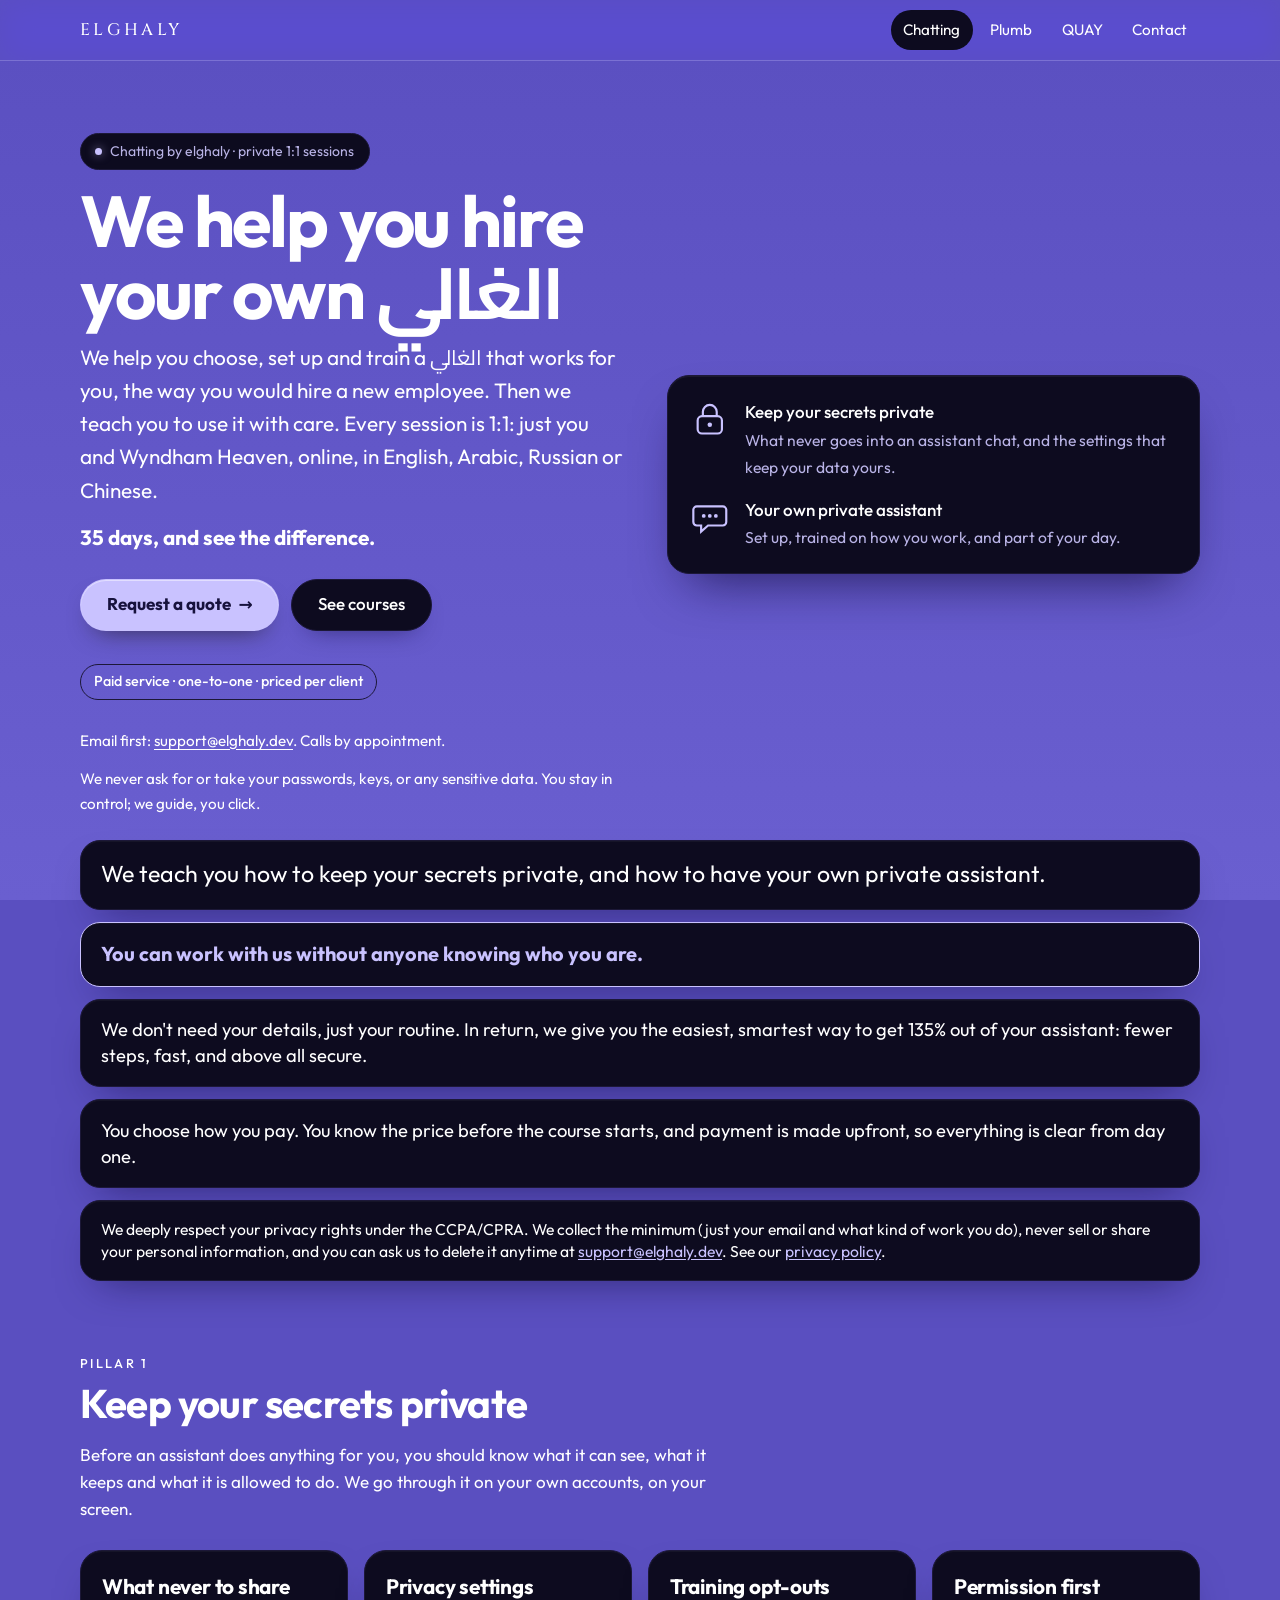
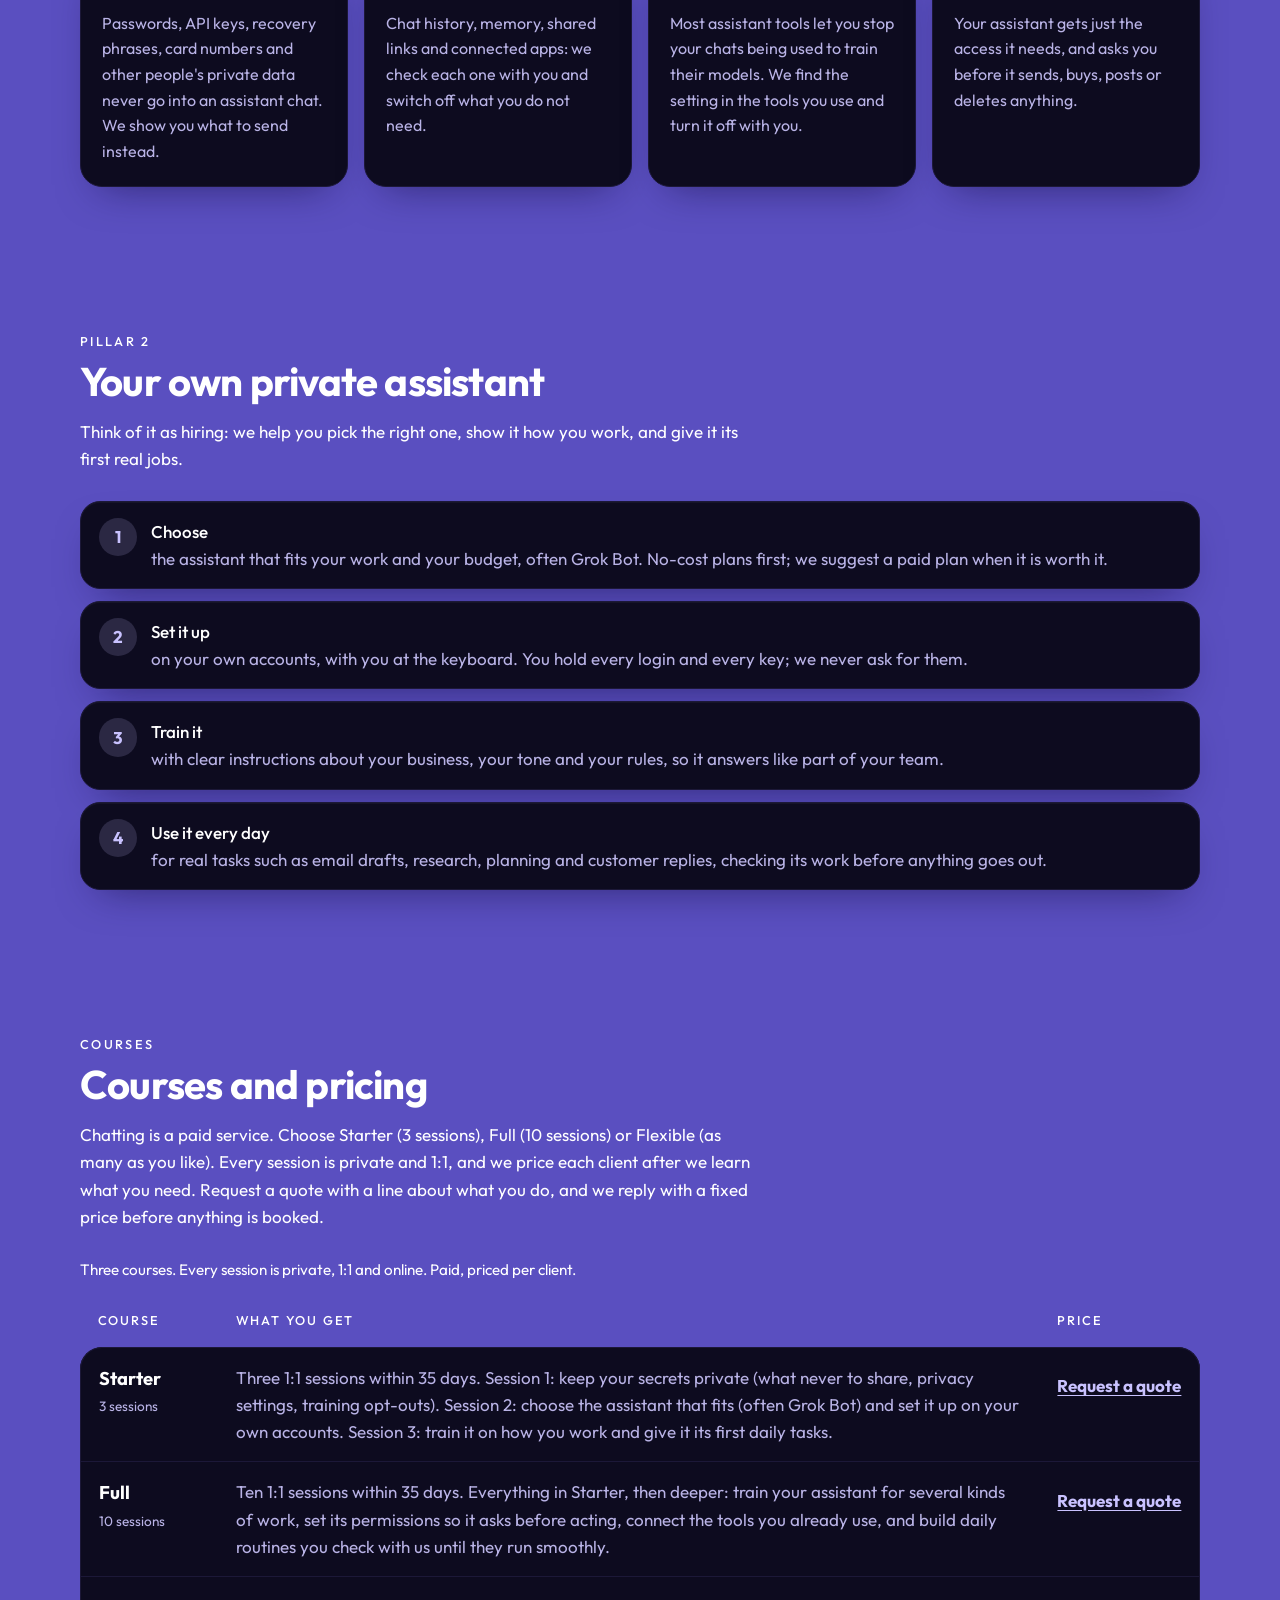
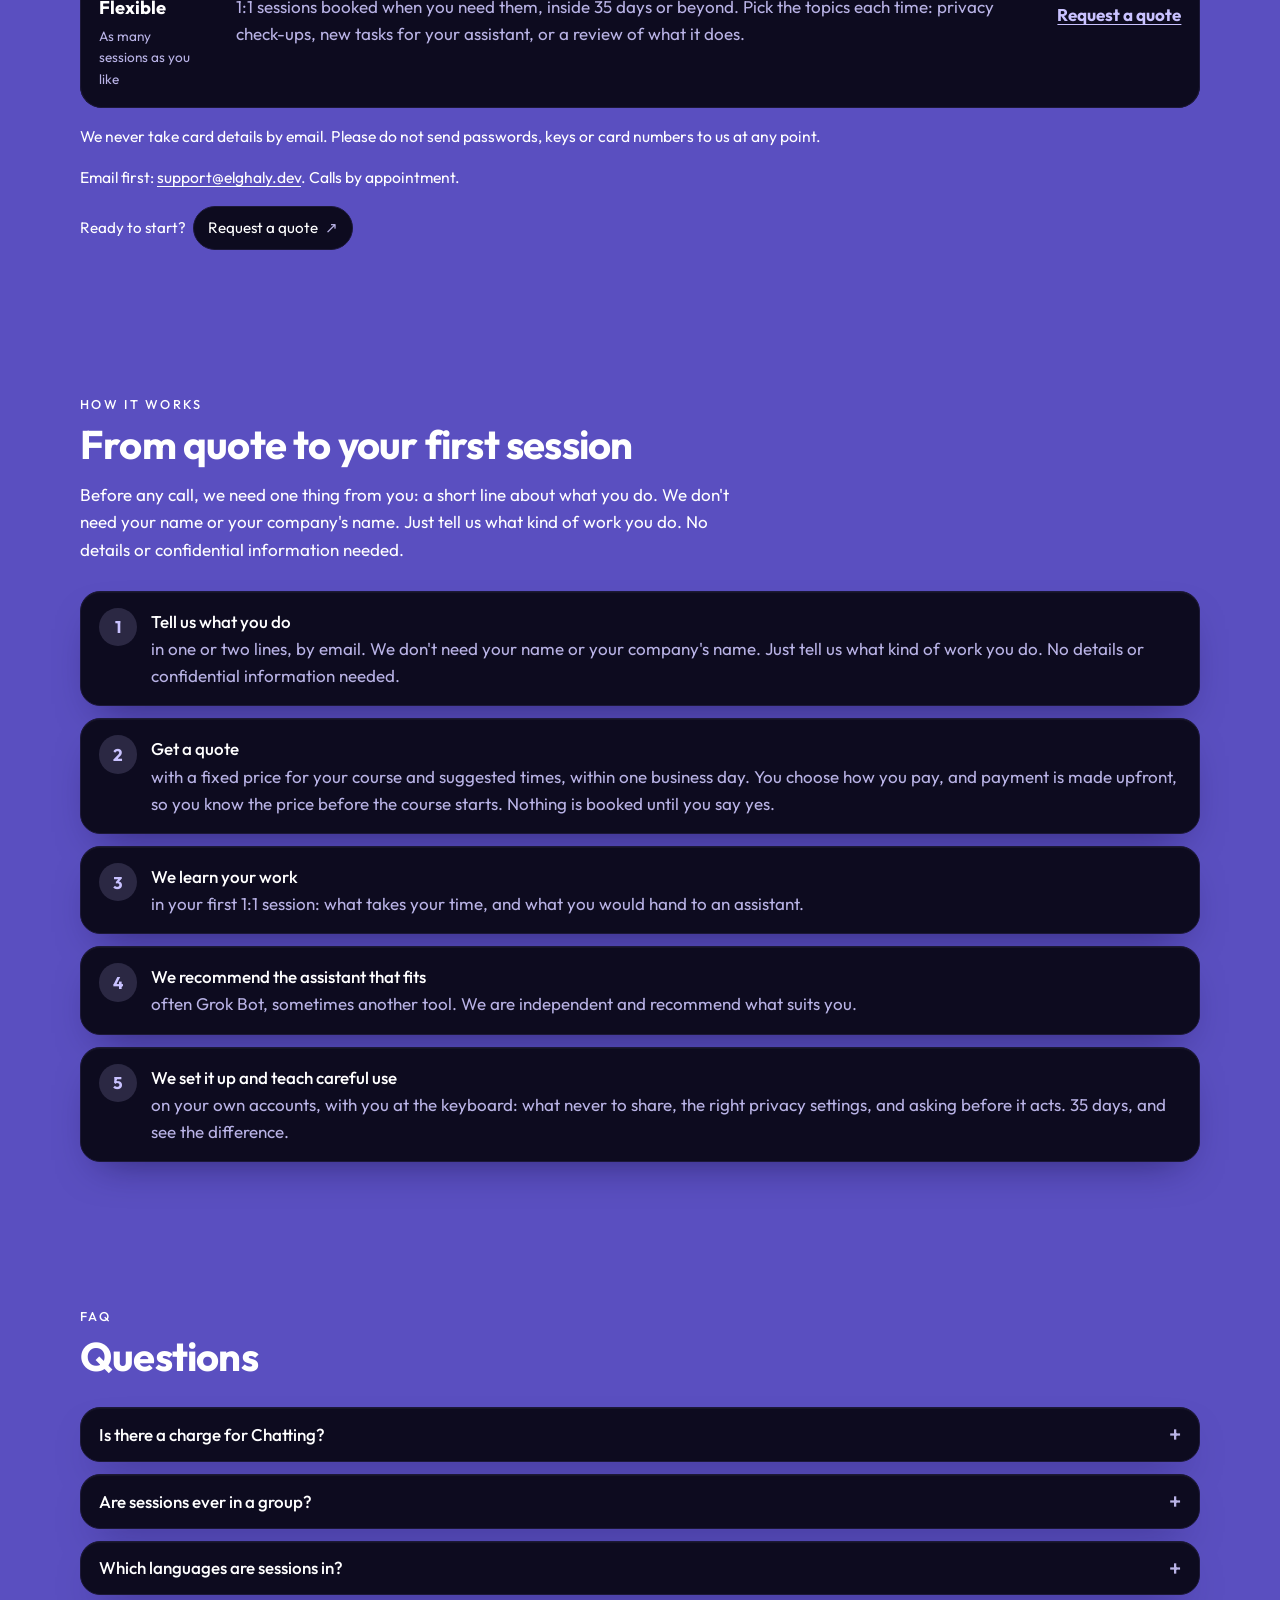
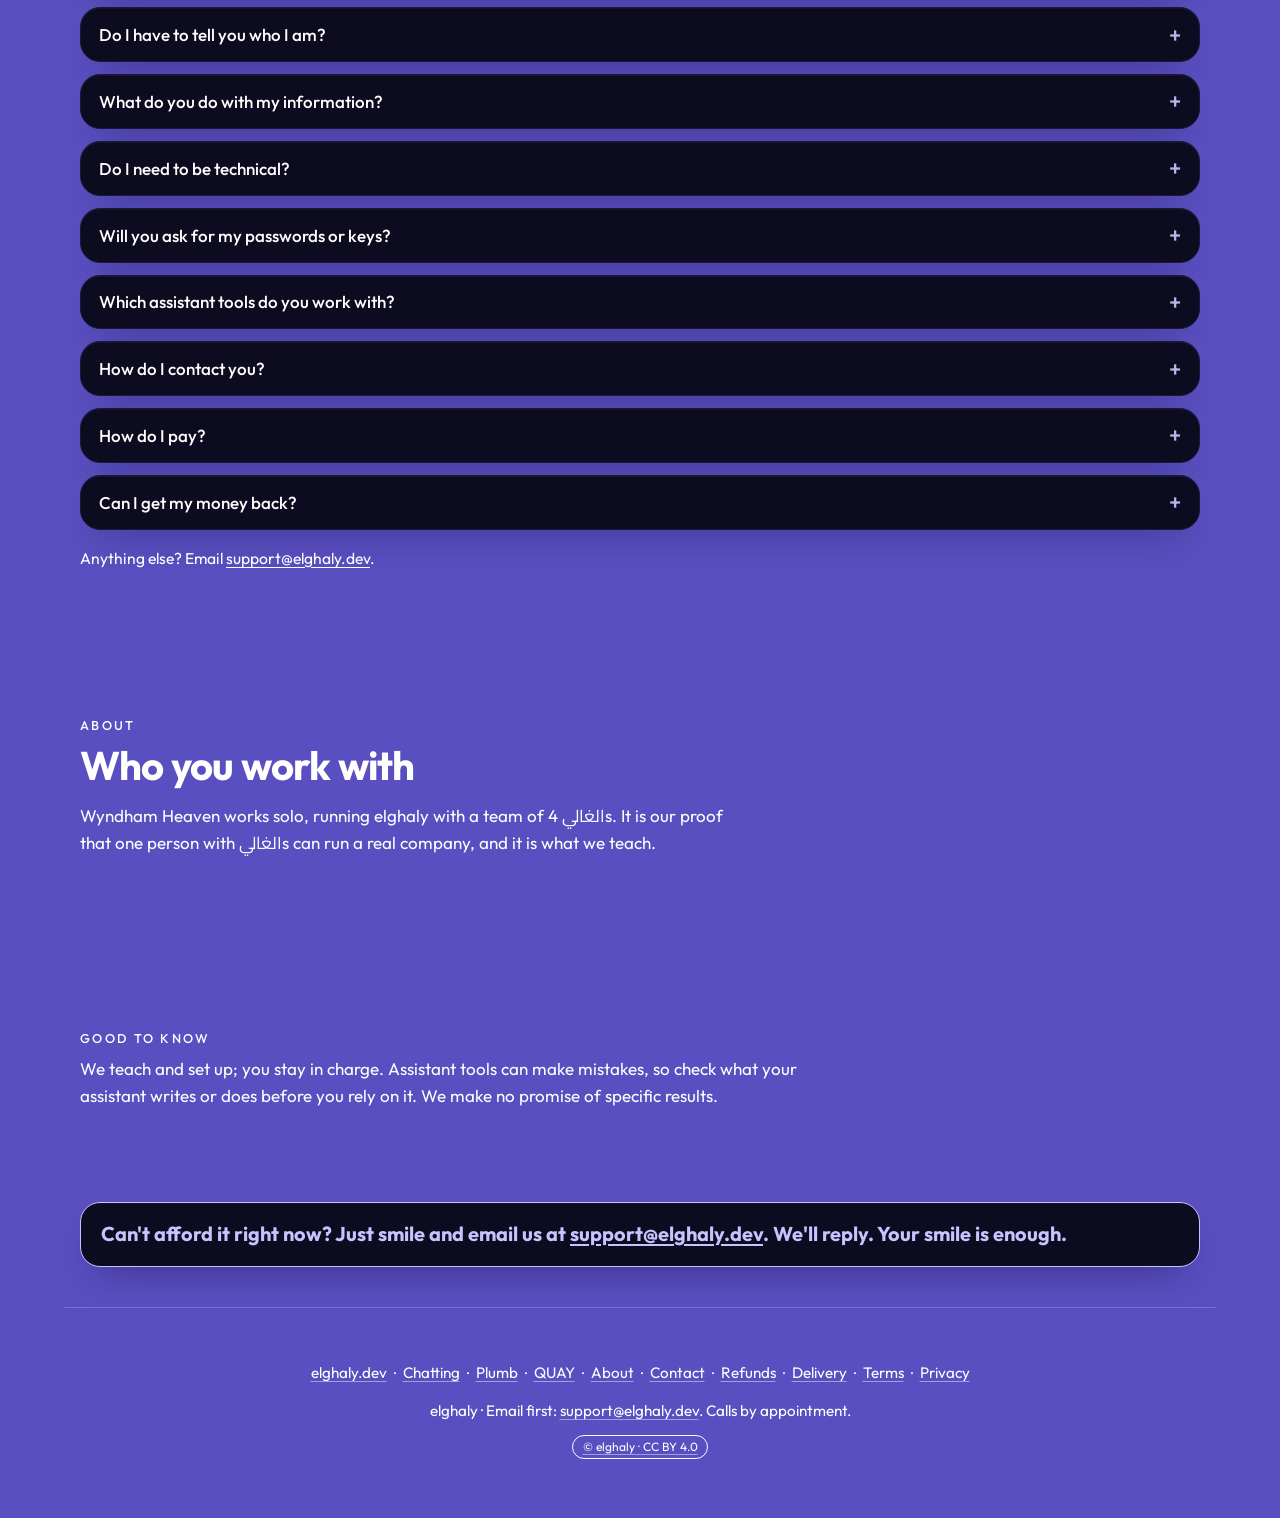
==== commit 8cd9af13: "wording: «الغالي» for the assistant (index.html)" ====
--- a/index.html
+++ b/index.html
@@ -3,9 +3,9 @@
 <head>
   <meta charset="UTF-8">
   <meta name="viewport" content="width=device-width, initial-scale=1.0, viewport-fit=cover">
-  <meta name="description" content="Chatting by elghaly: private 1:1 online sessions that help you hire your own Faithful Servant and keep your secrets private. A paid service, priced per client. Request a quote.">
+  <meta name="description" content="Chatting by elghaly: private 1:1 online sessions that help you hire your own الغالي and keep your secrets private. A paid service, priced per client. Request a quote.">
   <meta name="theme-color" content="#352373">
-  <title>Chatting — we help you hire your own Faithful Servant · elghaly</title>
+  <title>Chatting — we help you hire your own الغالي · elghaly</title>
   <link rel="canonical" href="https://chatting.elghaly.dev/">
   <link rel="icon" href="/favicon.ico?v=e1" sizes="any">
   <link rel="icon" href="/favicon.svg?v=e1" type="image/svg+xml">
@@ -16,16 +16,16 @@
   <meta property="og:type" content="website">
   <meta property="og:site_name" content="elghaly">
   <meta property="og:url" content="https://chatting.elghaly.dev/">
-  <meta property="og:title" content="Chatting — we help you hire your own Faithful Servant · elghaly">
-  <meta property="og:description" content="Private 1:1 online sessions: keep your secrets private, and set up your own Faithful Servant. Paid, priced per client.">
+  <meta property="og:title" content="Chatting — we help you hire your own الغالي · elghaly">
+  <meta property="og:description" content="Private 1:1 online sessions: keep your secrets private, and set up your own الغالي. Paid, priced per client.">
   <meta property="og:image" content="https://chatting.elghaly.dev/assets/art/og-chatting-1200x630.jpg">
   <meta property="og:image:width" content="1200">
   <meta property="og:image:height" content="630">
-  <meta property="og:image:alt" content="Chatting by elghaly: your own Faithful Servant">
+  <meta property="og:image:alt" content="Chatting by elghaly: your own الغالي">
   <meta name="twitter:card" content="summary_large_image">
   <meta name="twitter:site" content="@wyndham350">
-  <meta name="twitter:title" content="Chatting — we help you hire your own Faithful Servant · elghaly">
-  <meta name="twitter:description" content="Private 1:1 online sessions: keep your secrets private, and set up your own Faithful Servant. Paid, priced per client.">
+  <meta name="twitter:title" content="Chatting — we help you hire your own الغالي · elghaly">
+  <meta name="twitter:description" content="Private 1:1 online sessions: keep your secrets private, and set up your own الغالي. Paid, priced per client.">
   <meta name="twitter:image" content="https://chatting.elghaly.dev/assets/art/og-chatting-1200x630.jpg">
 
   <link rel="preload" href="/fonts/outfit-latin-700-normal.woff2" as="font" type="font/woff2" crossorigin>
@@ -1460,7 +1460,7 @@
     "@context": "https://schema.org",
     "@type": "Service",
     "name": "Chatting by elghaly",
-    "serviceType": "Private 1:1 Faithful Servant consultation",
+    "serviceType": "Private 1:1 الغالي consultation",
     "url": "https://chatting.elghaly.dev/",
     "description": "Paid, private 1:1 online sessions: keep your secrets private when you use an assistant, and choose, set up and train your own Faithful Servistant. Priced per client.",
     "areaServed": "Worldwide",
@@ -1515,8 +1515,8 @@
     <section class="phero" aria-labelledby="page-title">
       <div>
         <p class="eyebrow">Chatting by elghaly · private 1:1 sessions</p>
-        <h1 id="page-title" class="phero__title">We help you hire your own Faithful Servant</h1>
-        <p class="phero__sub">We help you choose, set up and train a Faithful Servant that works for you, the way you would hire a new employee. Then we teach you to use it with care. Every session is 1:1: just you and Wyndham Heaven, online, in English, Arabic, Russian or Chinese.</p>
+        <h1 id="page-title" class="phero__title">We help you hire your own الغالي</h1>
+        <p class="phero__sub">We help you choose, set up and train a الغالي that works for you, the way you would hire a new employee. Then we teach you to use it with care. Every session is 1:1: just you and Wyndham Heaven, online, in English, Arabic, Russian or Chinese.</p>
         <p class="phero__sub phero__sub--days"><b>35 days, and see the difference.</b></p>
         <p class="phero__cta">
           <a class="btn btn--primary" href="mailto:support@elghaly.dev?subject=Chatting%20quote%20request&amp;body=Hi%2C%0A%0AI%20would%20like%20a%20quote%20for%20Chatting.%0A%0AWhat%20I%20do%3A%20___%0A%28just%20the%20kind%20of%20work%20I%20do.%20No%20name%2C%20no%20company%20name%2C%20no%20details%20or%20confidential%20information%29%0A%0ASession%20language%20%28English%2C%20Arabic%2C%20Russian%20or%20Chinese%29%3A%20___%0A%0ACourse%3A%20Not%20sure%20yet%0A%0AI%20understand%20I%20should%20not%20send%20passwords%2C%20keys%20or%20card%20details%20by%20email.">Request a quote<span class="btn__arrow" aria-hidden="true">→</span></a>
@@ -1727,7 +1727,7 @@
         <p class="kicker">About</p>
         <h2 id="about-heading" class="section__title">Who you work with</h2>
         <div class="section__body">
-          <p class="section__lead">Wyndham Heaven works solo, running elghaly with a team of 4 Faithful Servants. It is our proof that one person with Faithful Servants can run a real company, and it is what we teach.</p>
+          <p class="section__lead">Wyndham Heaven works solo, running elghaly with a team of 4 الغاليs. It is our proof that one person with الغاليs can run a real company, and it is what we teach.</p>
         </div>
       </div>
     </section>
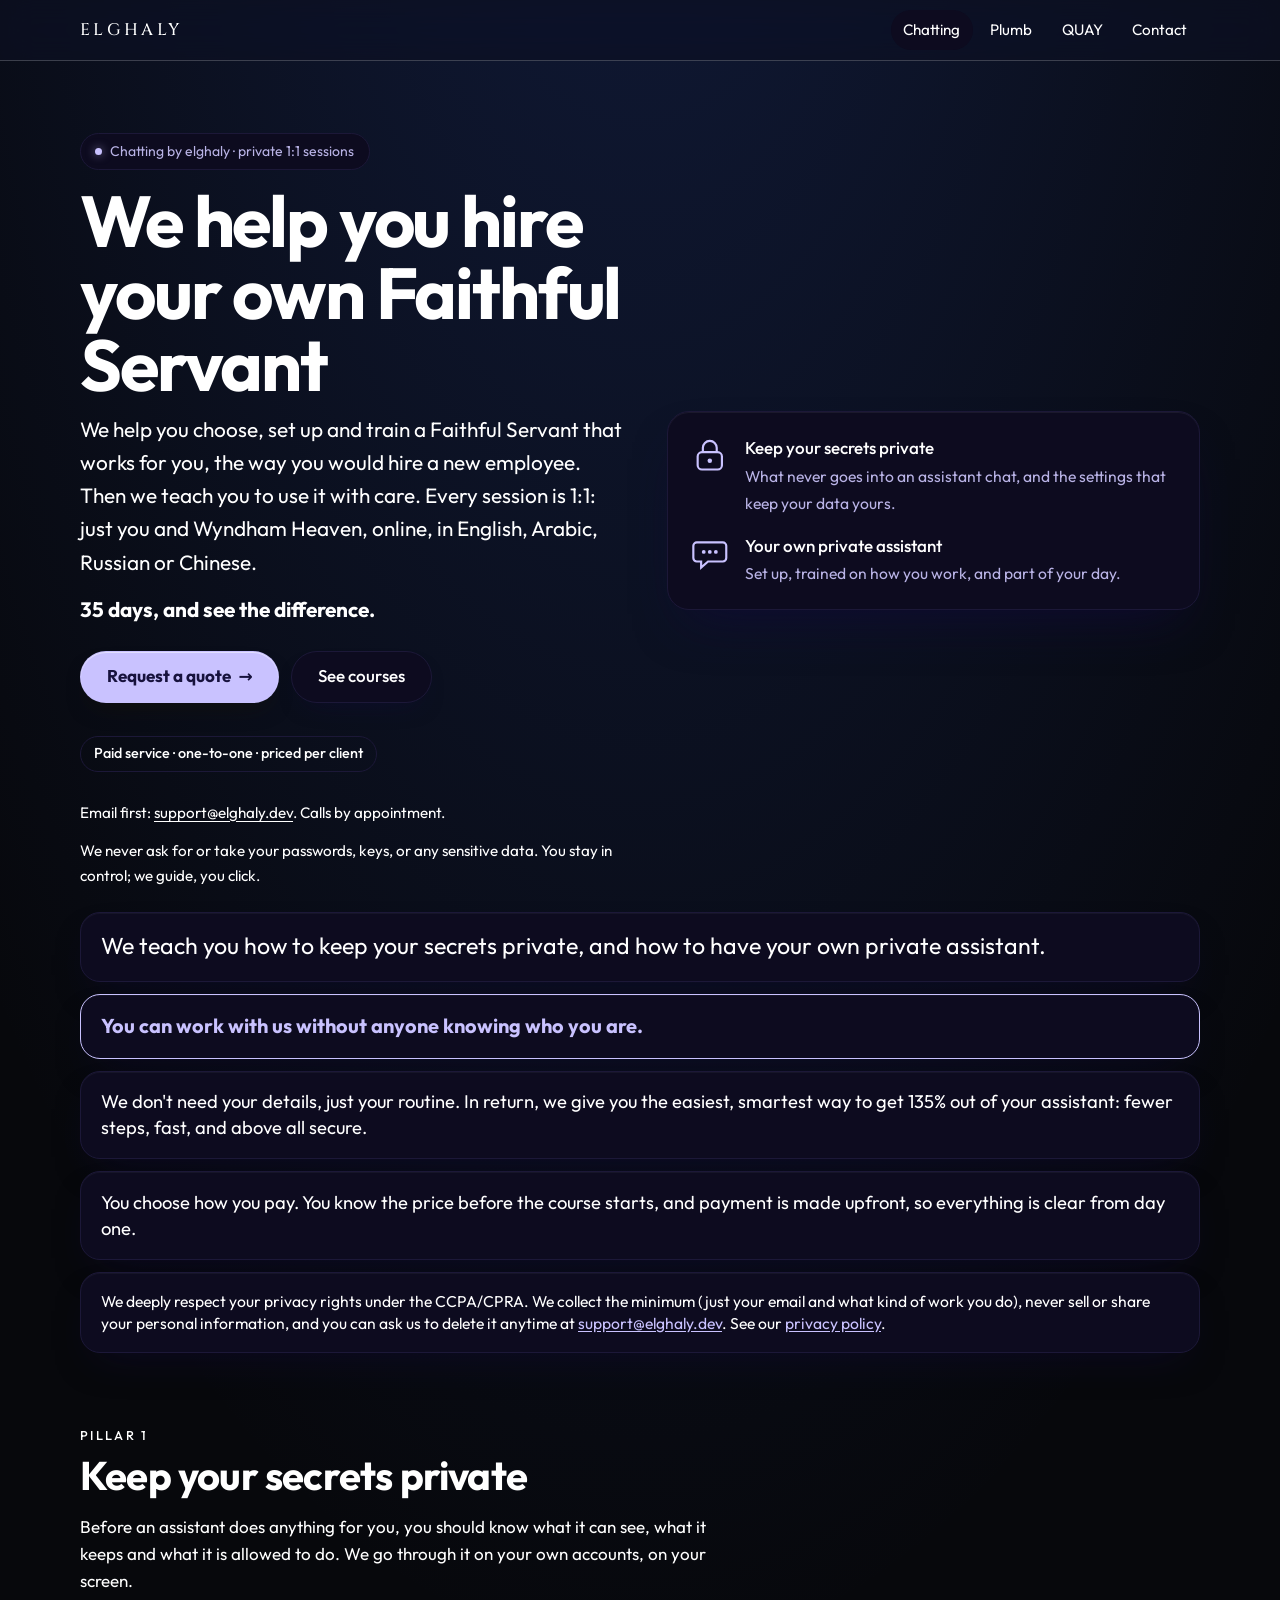
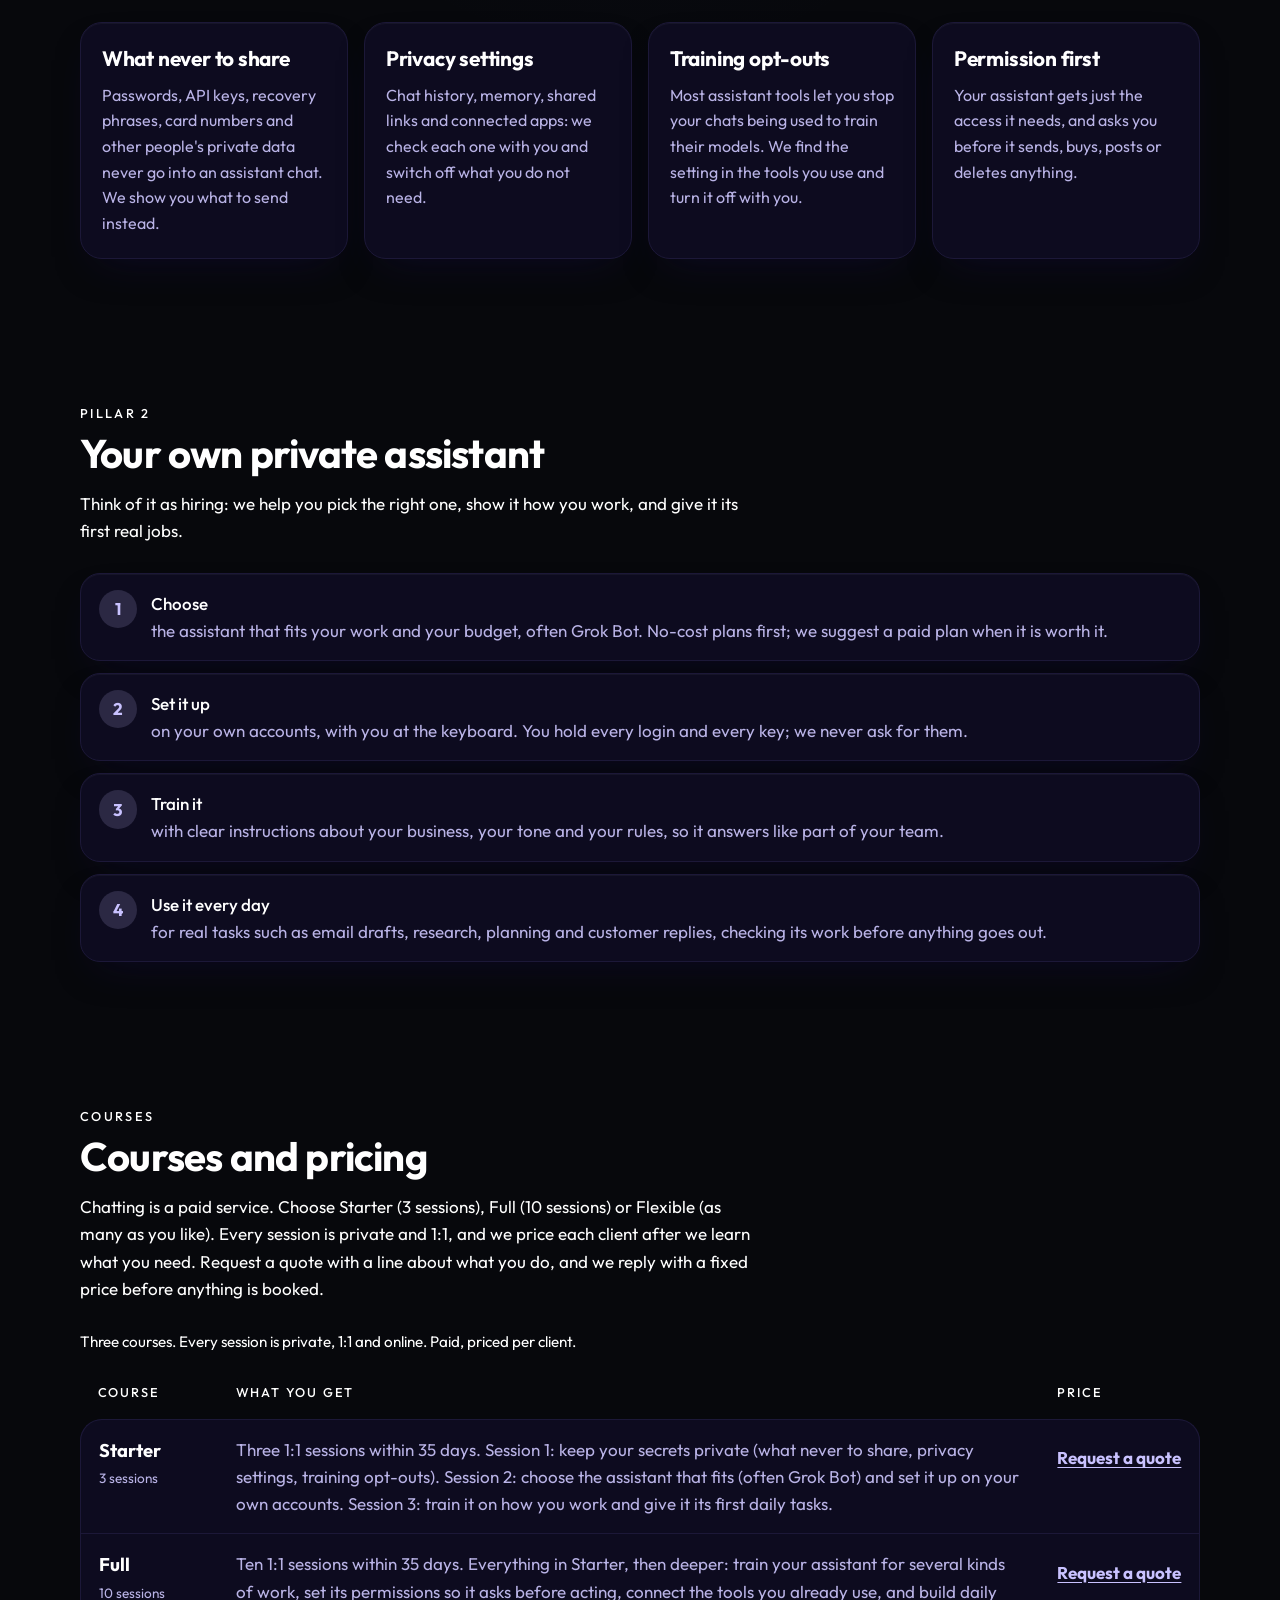
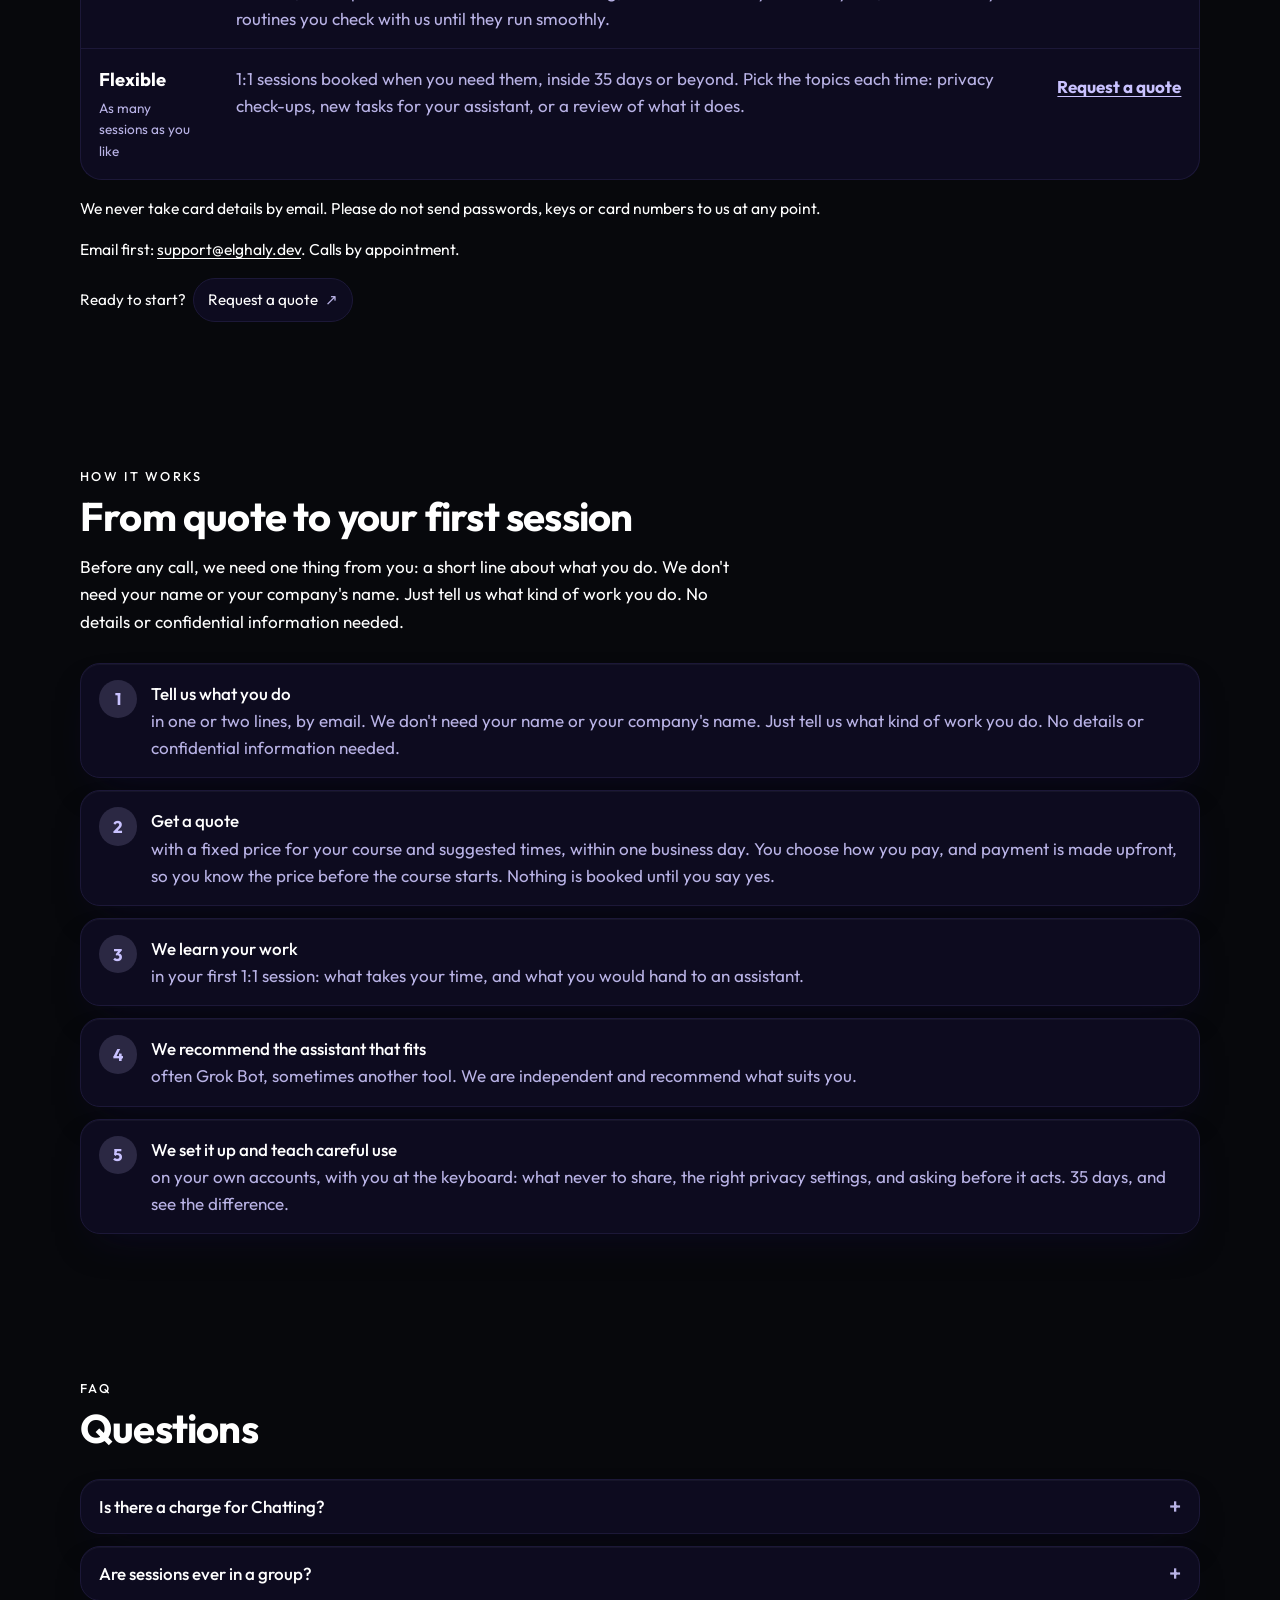
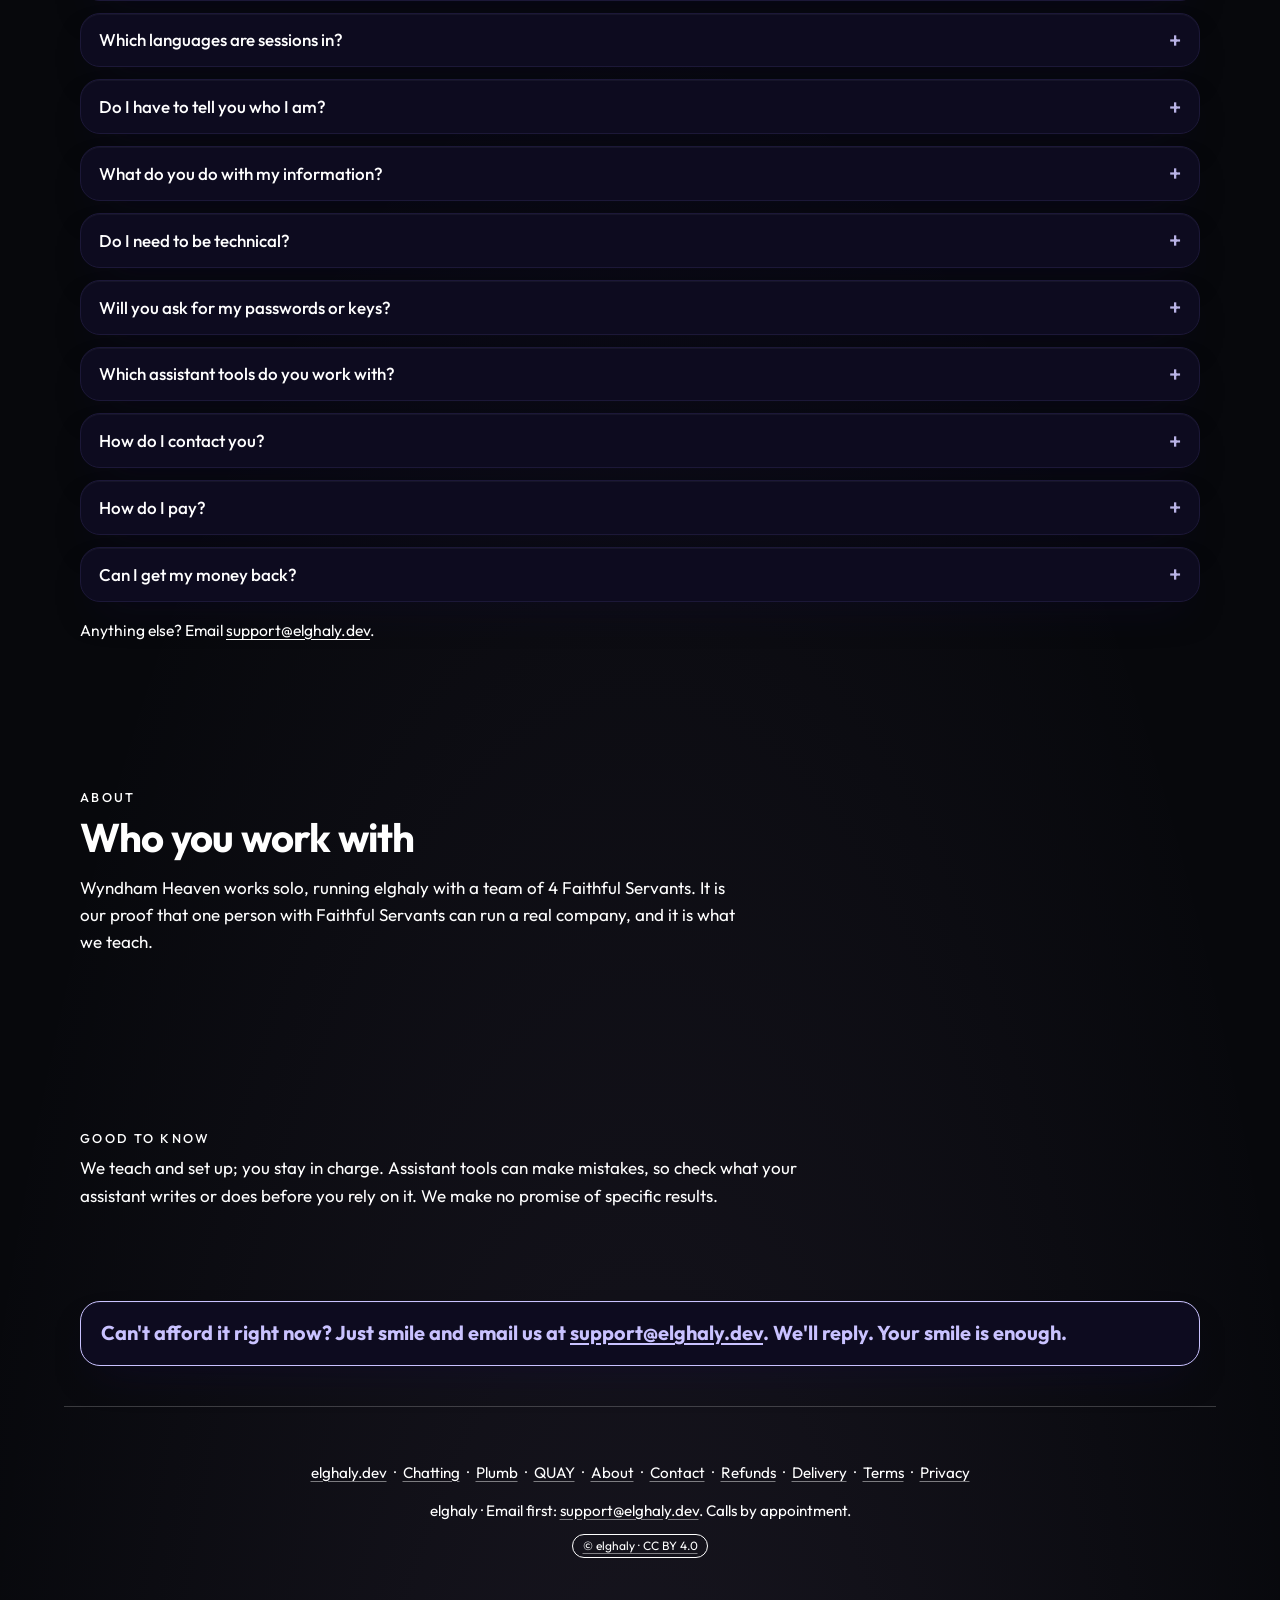
==== commit 7a4cb6db: "style: elghaly.dev night background on every page" ====
--- a/index.html
+++ b/index.html
@@ -3,9 +3,9 @@
 <head>
   <meta charset="UTF-8">
   <meta name="viewport" content="width=device-width, initial-scale=1.0, viewport-fit=cover">
-  <meta name="description" content="Chatting by elghaly: private 1:1 online sessions that help you hire your own الغالي and keep your secrets private. A paid service, priced per client. Request a quote.">
-  <meta name="theme-color" content="#352373">
-  <title>Chatting — we help you hire your own الغالي · elghaly</title>
+  <meta name="description" content="Chatting by elghaly: private 1:1 online sessions that help you hire your own Faithful Servant and keep your secrets private. A paid service, priced per client. Request a quote.">
+  <meta name="theme-color" content="#07080c">
+  <title>Chatting — we help you hire your own Faithful Servant · elghaly</title>
   <link rel="canonical" href="https://chatting.elghaly.dev/">
   <link rel="icon" href="/favicon.ico?v=e1" sizes="any">
   <link rel="icon" href="/favicon.svg?v=e1" type="image/svg+xml">
@@ -16,16 +16,16 @@
   <meta property="og:type" content="website">
   <meta property="og:site_name" content="elghaly">
   <meta property="og:url" content="https://chatting.elghaly.dev/">
-  <meta property="og:title" content="Chatting — we help you hire your own الغالي · elghaly">
-  <meta property="og:description" content="Private 1:1 online sessions: keep your secrets private, and set up your own الغالي. Paid, priced per client.">
+  <meta property="og:title" content="Chatting — we help you hire your own Faithful Servant · elghaly">
+  <meta property="og:description" content="Private 1:1 online sessions: keep your secrets private, and set up your own Faithful Servant. Paid, priced per client.">
   <meta property="og:image" content="https://chatting.elghaly.dev/assets/art/og-chatting-1200x630.jpg">
   <meta property="og:image:width" content="1200">
   <meta property="og:image:height" content="630">
-  <meta property="og:image:alt" content="Chatting by elghaly: your own الغالي">
+  <meta property="og:image:alt" content="Chatting by elghaly: your own Faithful Servant">
   <meta name="twitter:card" content="summary_large_image">
   <meta name="twitter:site" content="@wyndham350">
-  <meta name="twitter:title" content="Chatting — we help you hire your own الغالي · elghaly">
-  <meta name="twitter:description" content="Private 1:1 online sessions: keep your secrets private, and set up your own الغالي. Paid, priced per client.">
+  <meta name="twitter:title" content="Chatting — we help you hire your own Faithful Servant · elghaly">
+  <meta name="twitter:description" content="Private 1:1 online sessions: keep your secrets private, and set up your own Faithful Servant. Paid, priced per client.">
   <meta name="twitter:image" content="https://chatting.elghaly.dev/assets/art/og-chatting-1200x630.jpg">
 
   <link rel="preload" href="/fonts/outfit-latin-700-normal.woff2" as="font" type="font/woff2" crossorigin>
@@ -90,8 +90,9 @@
 
 :root {
   color-scheme: dark;
-  --bg: #5a4fc0;
-  --bg-2: #6a5fd0;
+  /* page night, as elghaly.dev: --night #07080c, --night-2 #0d1120 */
+  --bg: #07080c;
+  --bg-2: #0d1120;
   --card: #0d0b1f;
   --card-2: #17142f;
   --line: #1c1838;
@@ -121,7 +122,11 @@
 
 html {
   -webkit-text-size-adjust: 100%;
-  background: var(--bg);
+  /* the elghaly.dev page background: night with a lapis glow on top */
+  background:
+    radial-gradient(120% 60% at 50% -10%, rgba(42, 76, 179, .30), transparent 60%),
+    radial-gradient(80% 50% at 50% 110%, rgba(196, 161, 236, .10), transparent 70%),
+    var(--bg);
   scroll-behavior: smooth;
 }
 
@@ -142,7 +147,8 @@
   inset: 0;
   z-index: -1;
   pointer-events: none;
-  background: linear-gradient(180deg, var(--bg), var(--bg-2));
+  background: none;
+  display: none;
 }
 
 img {
@@ -184,13 +190,13 @@
   position: sticky;
   top: 0;
   z-index: 50;
-  background: rgba(90, 79, 192, 0.94);
+  background: rgba(13, 17, 32, 0.7);
   border-bottom: 1px solid var(--on-bg-line);
 }
 
 @supports ((-webkit-backdrop-filter: blur(1px)) or (backdrop-filter: blur(1px))) {
   .nav {
-    background: rgba(90, 79, 192, 0.78);
+    background: rgba(13, 17, 32, 0.7);
     -webkit-backdrop-filter: saturate(160%) blur(16px);
     backdrop-filter: saturate(160%) blur(16px);
   }
@@ -438,7 +444,7 @@
   content: "";
   position: absolute;
   inset: 0;
-  background: linear-gradient(180deg, rgba(90, 79, 192, 0.2) 0%, rgba(90, 79, 192, 0.45) 60%);
+  background: linear-gradient(180deg, rgba(7, 8, 12, 0.2) 0%, rgba(7, 8, 12, 0.45) 60%);
 }
 
 .hero__in {
@@ -833,7 +839,7 @@
   background: var(--card-2);
 }
 
-/* A letter on a small tile of the page purple: white on #5a4fc0 is 6.3:1. */
+/* A letter on a small tile of the page night (white on #07080c). */
 .link__thumb--letter {
   display: grid;
   place-items: center;
@@ -1460,7 +1466,7 @@
     "@context": "https://schema.org",
     "@type": "Service",
     "name": "Chatting by elghaly",
-    "serviceType": "Private 1:1 الغالي consultation",
+    "serviceType": "Private 1:1 Faithful Servant consultation",
     "url": "https://chatting.elghaly.dev/",
     "description": "Paid, private 1:1 online sessions: keep your secrets private when you use an assistant, and choose, set up and train your own Faithful Servistant. Priced per client.",
     "areaServed": "Worldwide",
@@ -1515,8 +1521,8 @@
     <section class="phero" aria-labelledby="page-title">
       <div>
         <p class="eyebrow">Chatting by elghaly · private 1:1 sessions</p>
-        <h1 id="page-title" class="phero__title">We help you hire your own الغالي</h1>
-        <p class="phero__sub">We help you choose, set up and train a الغالي that works for you, the way you would hire a new employee. Then we teach you to use it with care. Every session is 1:1: just you and Wyndham Heaven, online, in English, Arabic, Russian or Chinese.</p>
+        <h1 id="page-title" class="phero__title">We help you hire your own Faithful Servant</h1>
+        <p class="phero__sub">We help you choose, set up and train a Faithful Servant that works for you, the way you would hire a new employee. Then we teach you to use it with care. Every session is 1:1: just you and Wyndham Heaven, online, in English, Arabic, Russian or Chinese.</p>
         <p class="phero__sub phero__sub--days"><b>35 days, and see the difference.</b></p>
         <p class="phero__cta">
           <a class="btn btn--primary" href="mailto:support@elghaly.dev?subject=Chatting%20quote%20request&amp;body=Hi%2C%0A%0AI%20would%20like%20a%20quote%20for%20Chatting.%0A%0AWhat%20I%20do%3A%20___%0A%28just%20the%20kind%20of%20work%20I%20do.%20No%20name%2C%20no%20company%20name%2C%20no%20details%20or%20confidential%20information%29%0A%0ASession%20language%20%28English%2C%20Arabic%2C%20Russian%20or%20Chinese%29%3A%20___%0A%0ACourse%3A%20Not%20sure%20yet%0A%0AI%20understand%20I%20should%20not%20send%20passwords%2C%20keys%20or%20card%20details%20by%20email.">Request a quote<span class="btn__arrow" aria-hidden="true">→</span></a>
@@ -1727,7 +1733,7 @@
         <p class="kicker">About</p>
         <h2 id="about-heading" class="section__title">Who you work with</h2>
         <div class="section__body">
-          <p class="section__lead">Wyndham Heaven works solo, running elghaly with a team of 4 الغاليs. It is our proof that one person with الغاليs can run a real company, and it is what we teach.</p>
+          <p class="section__lead">Wyndham Heaven works solo, running elghaly with a team of 4 Faithful Servants. It is our proof that one person with Faithful Servants can run a real company, and it is what we teach.</p>
         </div>
       </div>
     </section>
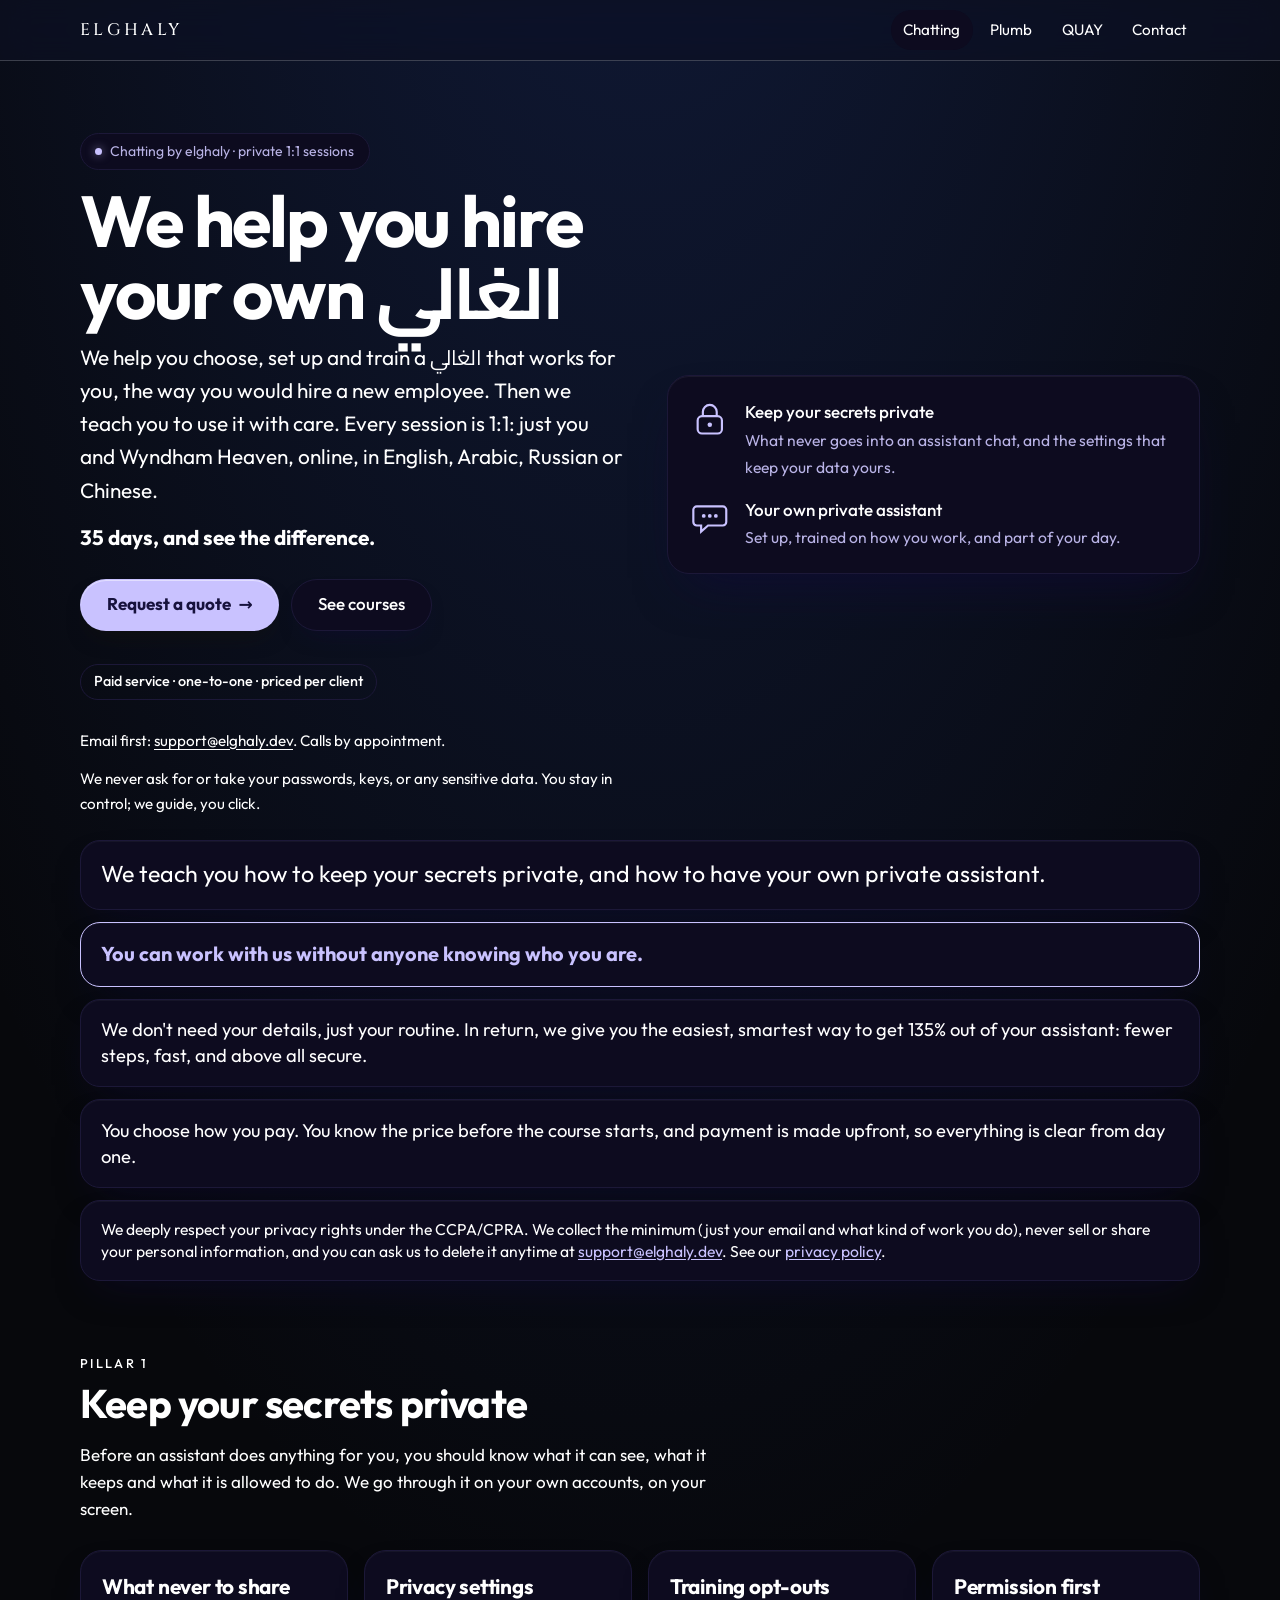
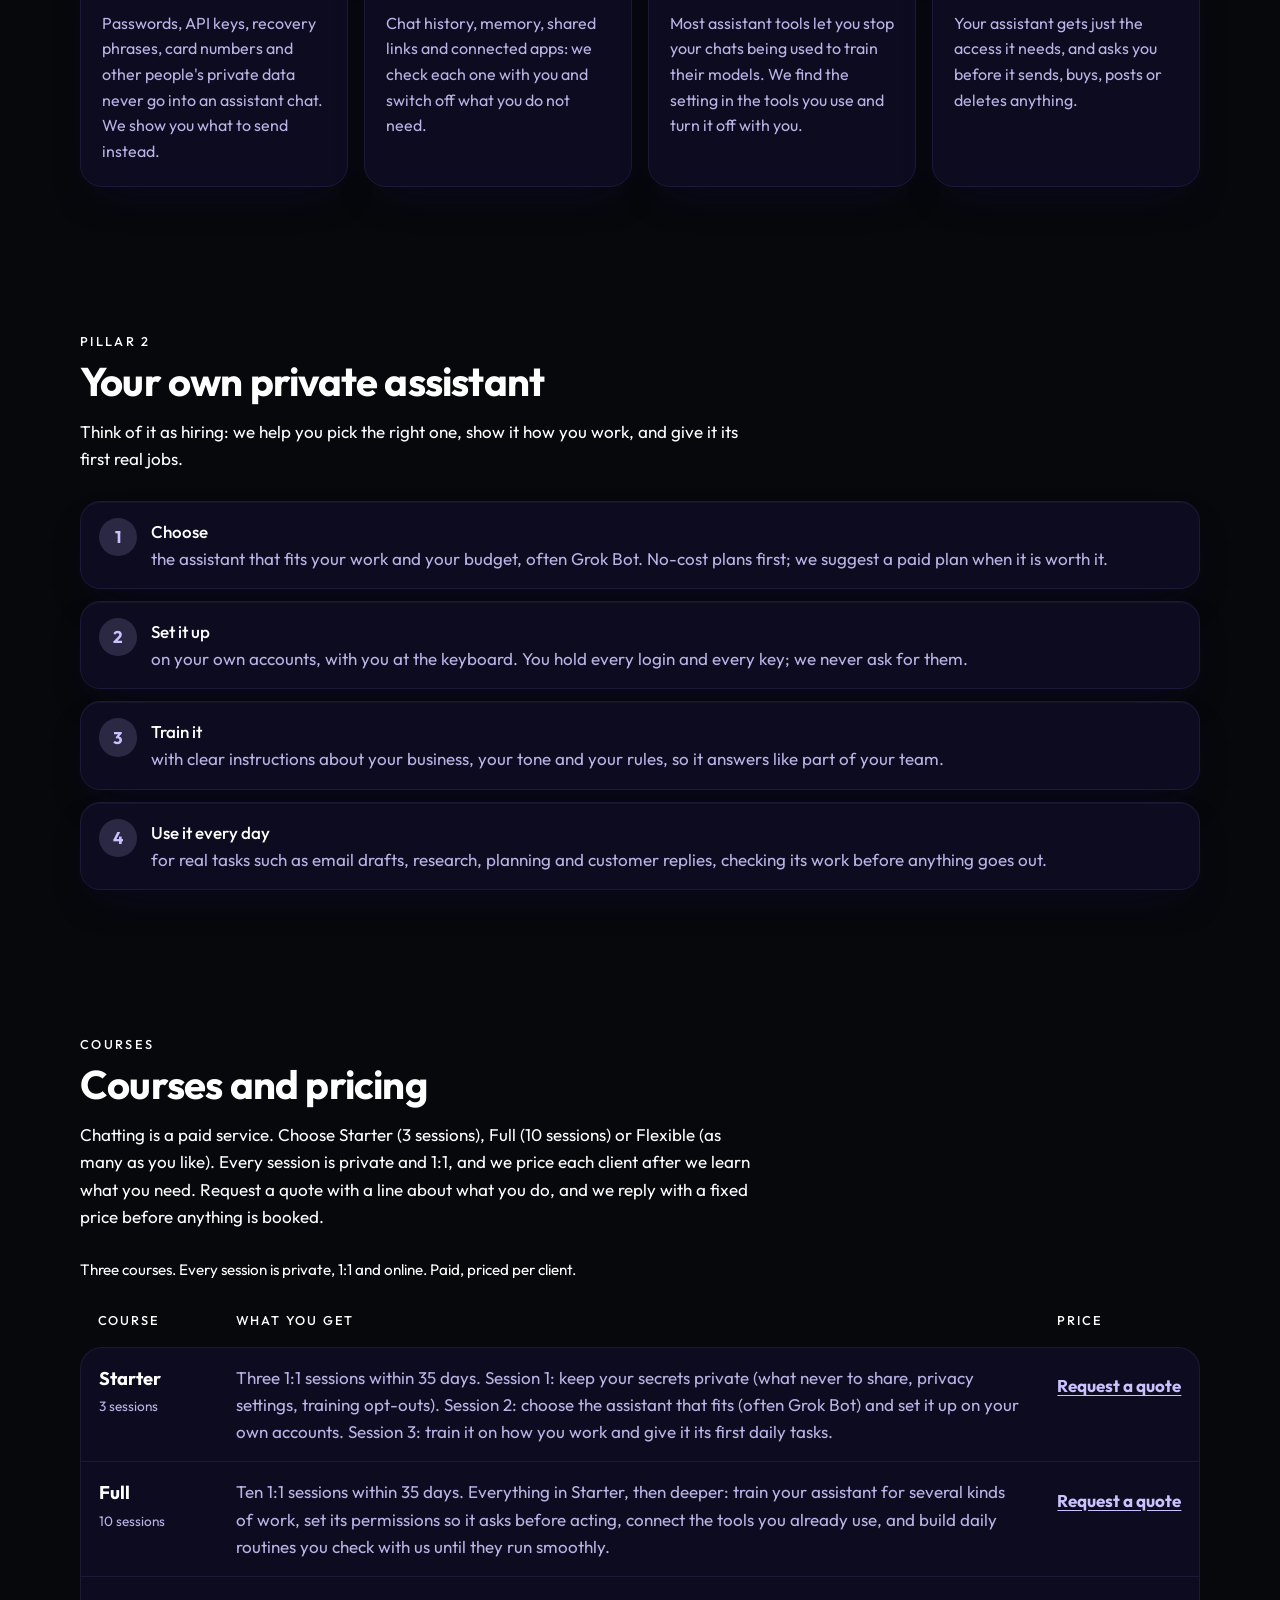
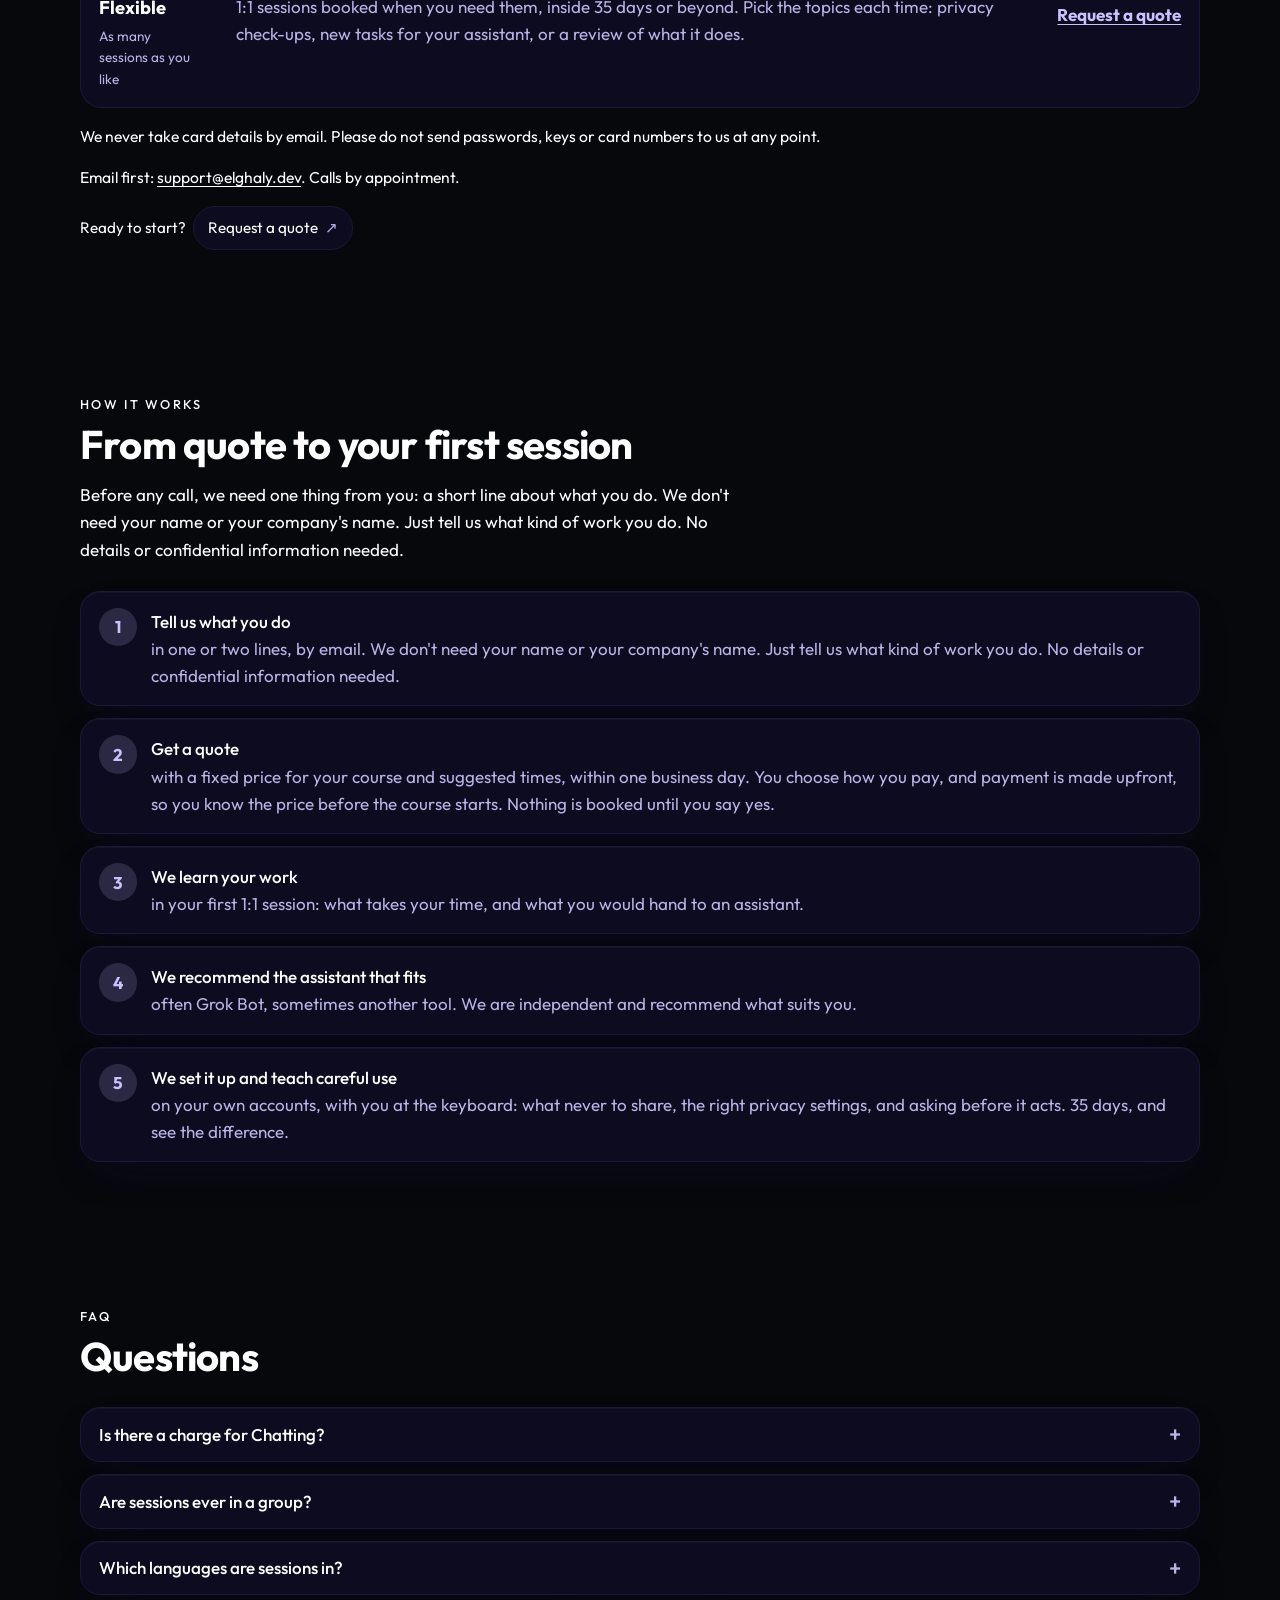
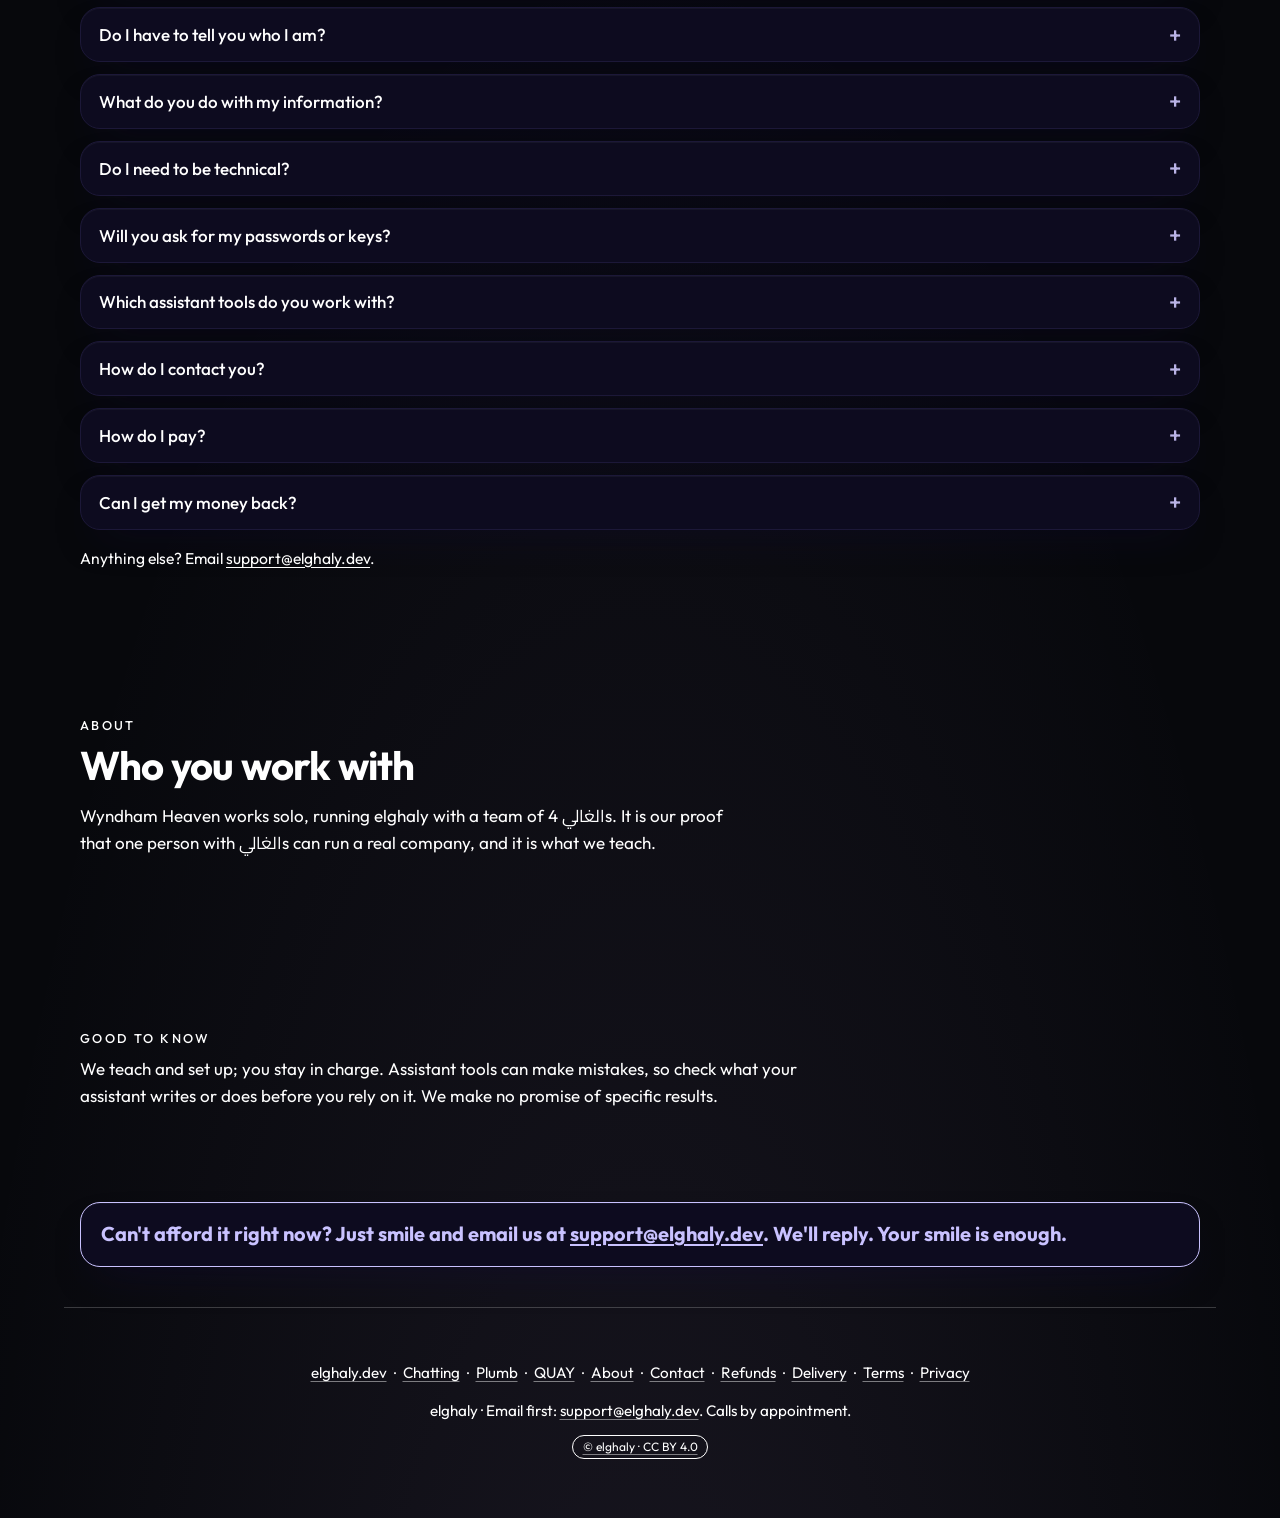
==== commit 811b4211: "Merge main into creao/alghali; keep «الغالي» title/description, take main's theme colour Co-Authored" ====
--- a/index.html
+++ b/index.html
@@ -3,9 +3,9 @@
 <head>
   <meta charset="UTF-8">
   <meta name="viewport" content="width=device-width, initial-scale=1.0, viewport-fit=cover">
-  <meta name="description" content="Chatting by elghaly: private 1:1 online sessions that help you hire your own Faithful Servant and keep your secrets private. A paid service, priced per client. Request a quote.">
+  <meta name="description" content="Chatting by elghaly: private 1:1 online sessions that help you hire your own الغالي and keep your secrets private. A paid service, priced per client. Request a quote.">
   <meta name="theme-color" content="#07080c">
-  <title>Chatting — we help you hire your own Faithful Servant · elghaly</title>
+  <title>Chatting — we help you hire your own الغالي · elghaly</title>
   <link rel="canonical" href="https://chatting.elghaly.dev/">
   <link rel="icon" href="/favicon.ico?v=e1" sizes="any">
   <link rel="icon" href="/favicon.svg?v=e1" type="image/svg+xml">
@@ -16,16 +16,16 @@
   <meta property="og:type" content="website">
   <meta property="og:site_name" content="elghaly">
   <meta property="og:url" content="https://chatting.elghaly.dev/">
-  <meta property="og:title" content="Chatting — we help you hire your own Faithful Servant · elghaly">
-  <meta property="og:description" content="Private 1:1 online sessions: keep your secrets private, and set up your own Faithful Servant. Paid, priced per client.">
+  <meta property="og:title" content="Chatting — we help you hire your own الغالي · elghaly">
+  <meta property="og:description" content="Private 1:1 online sessions: keep your secrets private, and set up your own الغالي. Paid, priced per client.">
   <meta property="og:image" content="https://chatting.elghaly.dev/assets/art/og-chatting-1200x630.jpg">
   <meta property="og:image:width" content="1200">
   <meta property="og:image:height" content="630">
-  <meta property="og:image:alt" content="Chatting by elghaly: your own Faithful Servant">
+  <meta property="og:image:alt" content="Chatting by elghaly: your own الغالي">
   <meta name="twitter:card" content="summary_large_image">
   <meta name="twitter:site" content="@wyndham350">
-  <meta name="twitter:title" content="Chatting — we help you hire your own Faithful Servant · elghaly">
-  <meta name="twitter:description" content="Private 1:1 online sessions: keep your secrets private, and set up your own Faithful Servant. Paid, priced per client.">
+  <meta name="twitter:title" content="Chatting — we help you hire your own الغالي · elghaly">
+  <meta name="twitter:description" content="Private 1:1 online sessions: keep your secrets private, and set up your own الغالي. Paid, priced per client.">
   <meta name="twitter:image" content="https://chatting.elghaly.dev/assets/art/og-chatting-1200x630.jpg">
 
   <link rel="preload" href="/fonts/outfit-latin-700-normal.woff2" as="font" type="font/woff2" crossorigin>
@@ -1466,7 +1466,7 @@
     "@context": "https://schema.org",
     "@type": "Service",
     "name": "Chatting by elghaly",
-    "serviceType": "Private 1:1 Faithful Servant consultation",
+    "serviceType": "Private 1:1 الغالي consultation",
     "url": "https://chatting.elghaly.dev/",
     "description": "Paid, private 1:1 online sessions: keep your secrets private when you use an assistant, and choose, set up and train your own Faithful Servistant. Priced per client.",
     "areaServed": "Worldwide",
@@ -1521,8 +1521,8 @@
     <section class="phero" aria-labelledby="page-title">
       <div>
         <p class="eyebrow">Chatting by elghaly · private 1:1 sessions</p>
-        <h1 id="page-title" class="phero__title">We help you hire your own Faithful Servant</h1>
-        <p class="phero__sub">We help you choose, set up and train a Faithful Servant that works for you, the way you would hire a new employee. Then we teach you to use it with care. Every session is 1:1: just you and Wyndham Heaven, online, in English, Arabic, Russian or Chinese.</p>
+        <h1 id="page-title" class="phero__title">We help you hire your own الغالي</h1>
+        <p class="phero__sub">We help you choose, set up and train a الغالي that works for you, the way you would hire a new employee. Then we teach you to use it with care. Every session is 1:1: just you and Wyndham Heaven, online, in English, Arabic, Russian or Chinese.</p>
         <p class="phero__sub phero__sub--days"><b>35 days, and see the difference.</b></p>
         <p class="phero__cta">
           <a class="btn btn--primary" href="mailto:support@elghaly.dev?subject=Chatting%20quote%20request&amp;body=Hi%2C%0A%0AI%20would%20like%20a%20quote%20for%20Chatting.%0A%0AWhat%20I%20do%3A%20___%0A%28just%20the%20kind%20of%20work%20I%20do.%20No%20name%2C%20no%20company%20name%2C%20no%20details%20or%20confidential%20information%29%0A%0ASession%20language%20%28English%2C%20Arabic%2C%20Russian%20or%20Chinese%29%3A%20___%0A%0ACourse%3A%20Not%20sure%20yet%0A%0AI%20understand%20I%20should%20not%20send%20passwords%2C%20keys%20or%20card%20details%20by%20email.">Request a quote<span class="btn__arrow" aria-hidden="true">→</span></a>
@@ -1733,7 +1733,7 @@
         <p class="kicker">About</p>
         <h2 id="about-heading" class="section__title">Who you work with</h2>
         <div class="section__body">
-          <p class="section__lead">Wyndham Heaven works solo, running elghaly with a team of 4 Faithful Servants. It is our proof that one person with Faithful Servants can run a real company, and it is what we teach.</p>
+          <p class="section__lead">Wyndham Heaven works solo, running elghaly with a team of 4 الغاليs. It is our proof that one person with الغاليs can run a real company, and it is what we teach.</p>
         </div>
       </div>
     </section>
